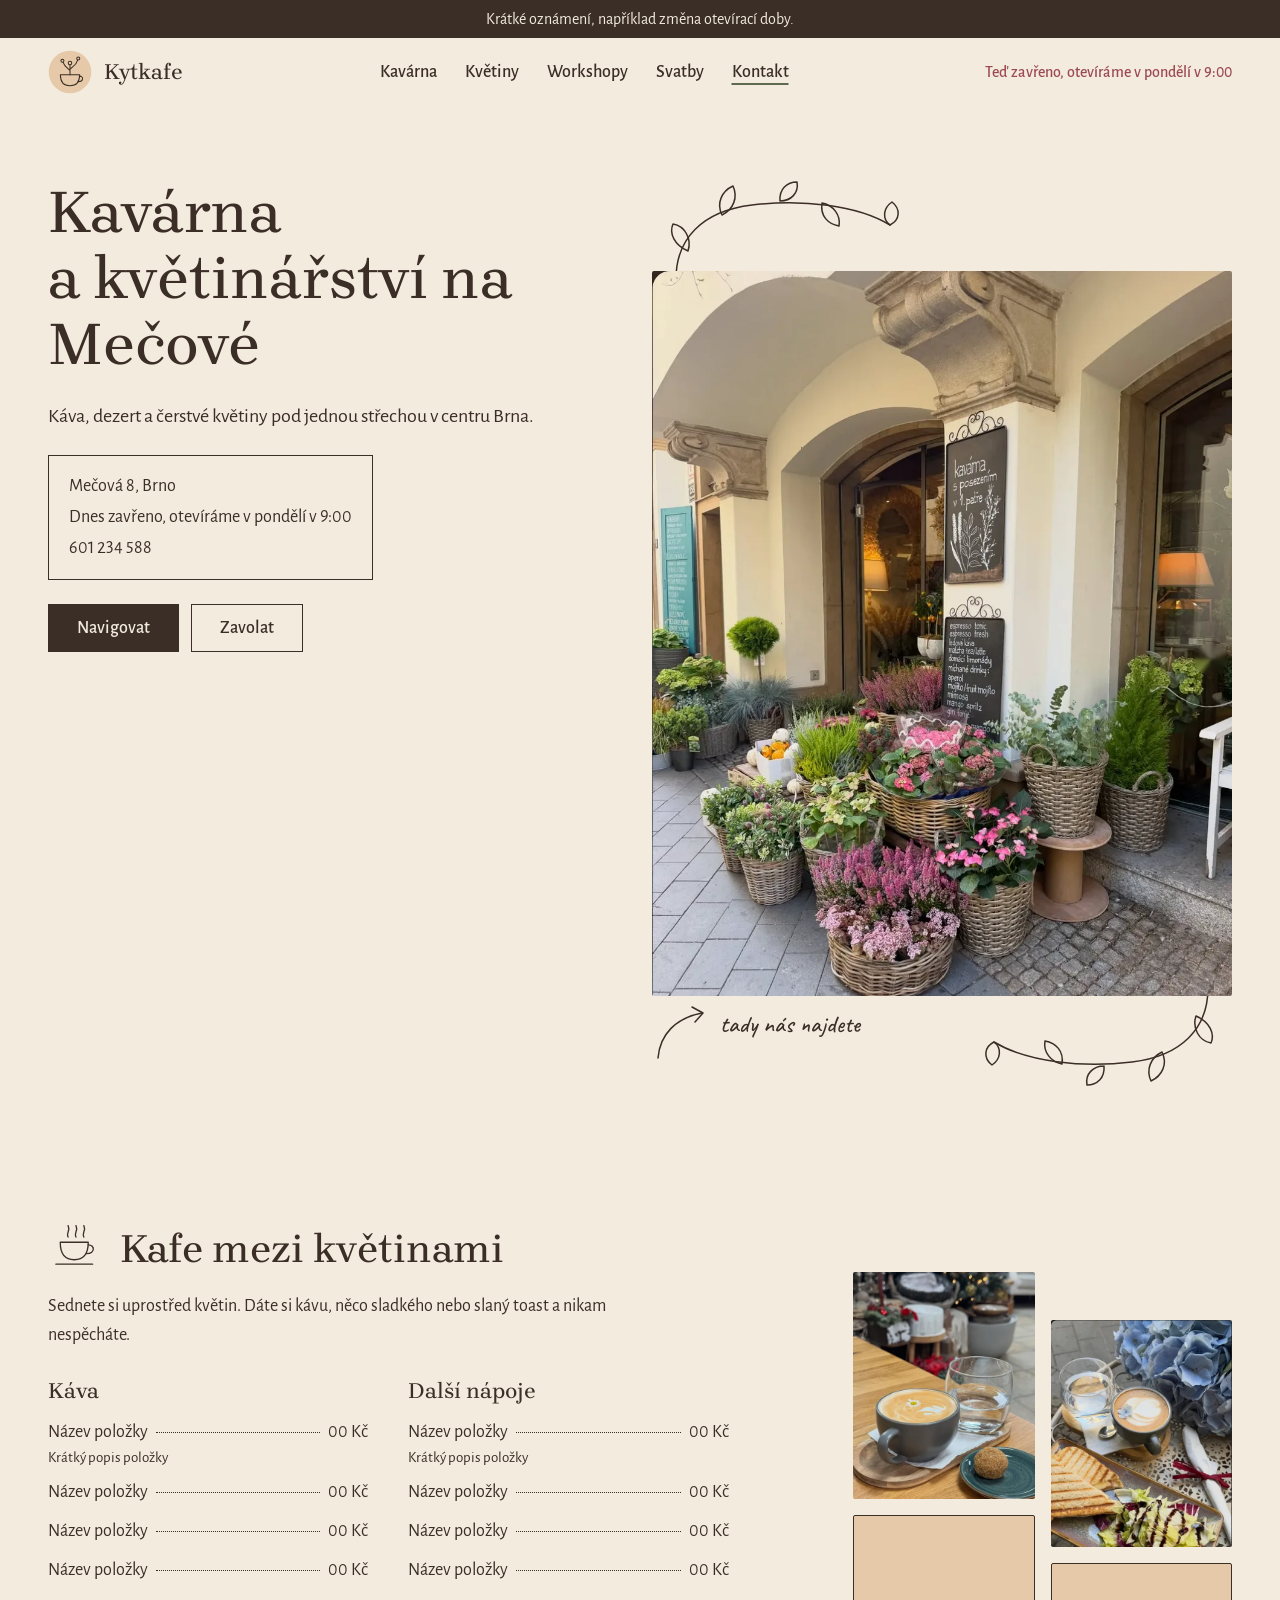
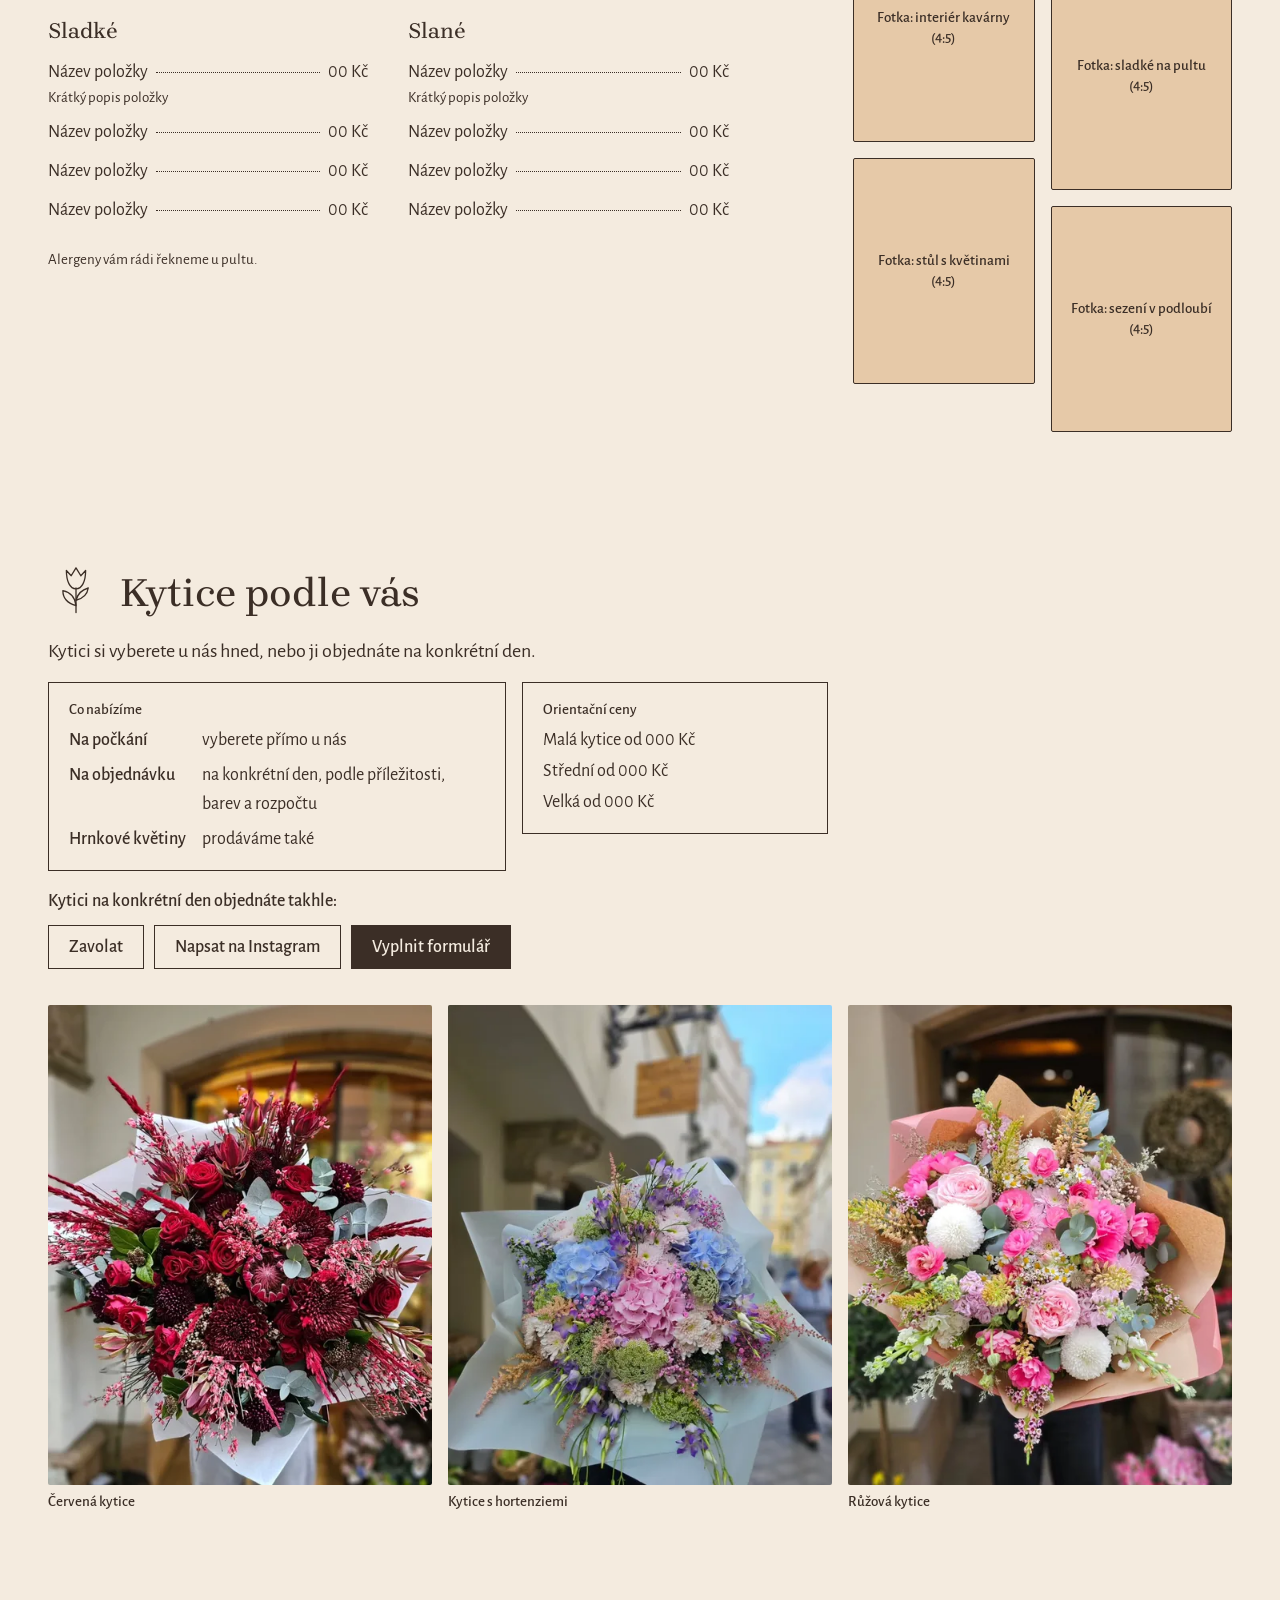
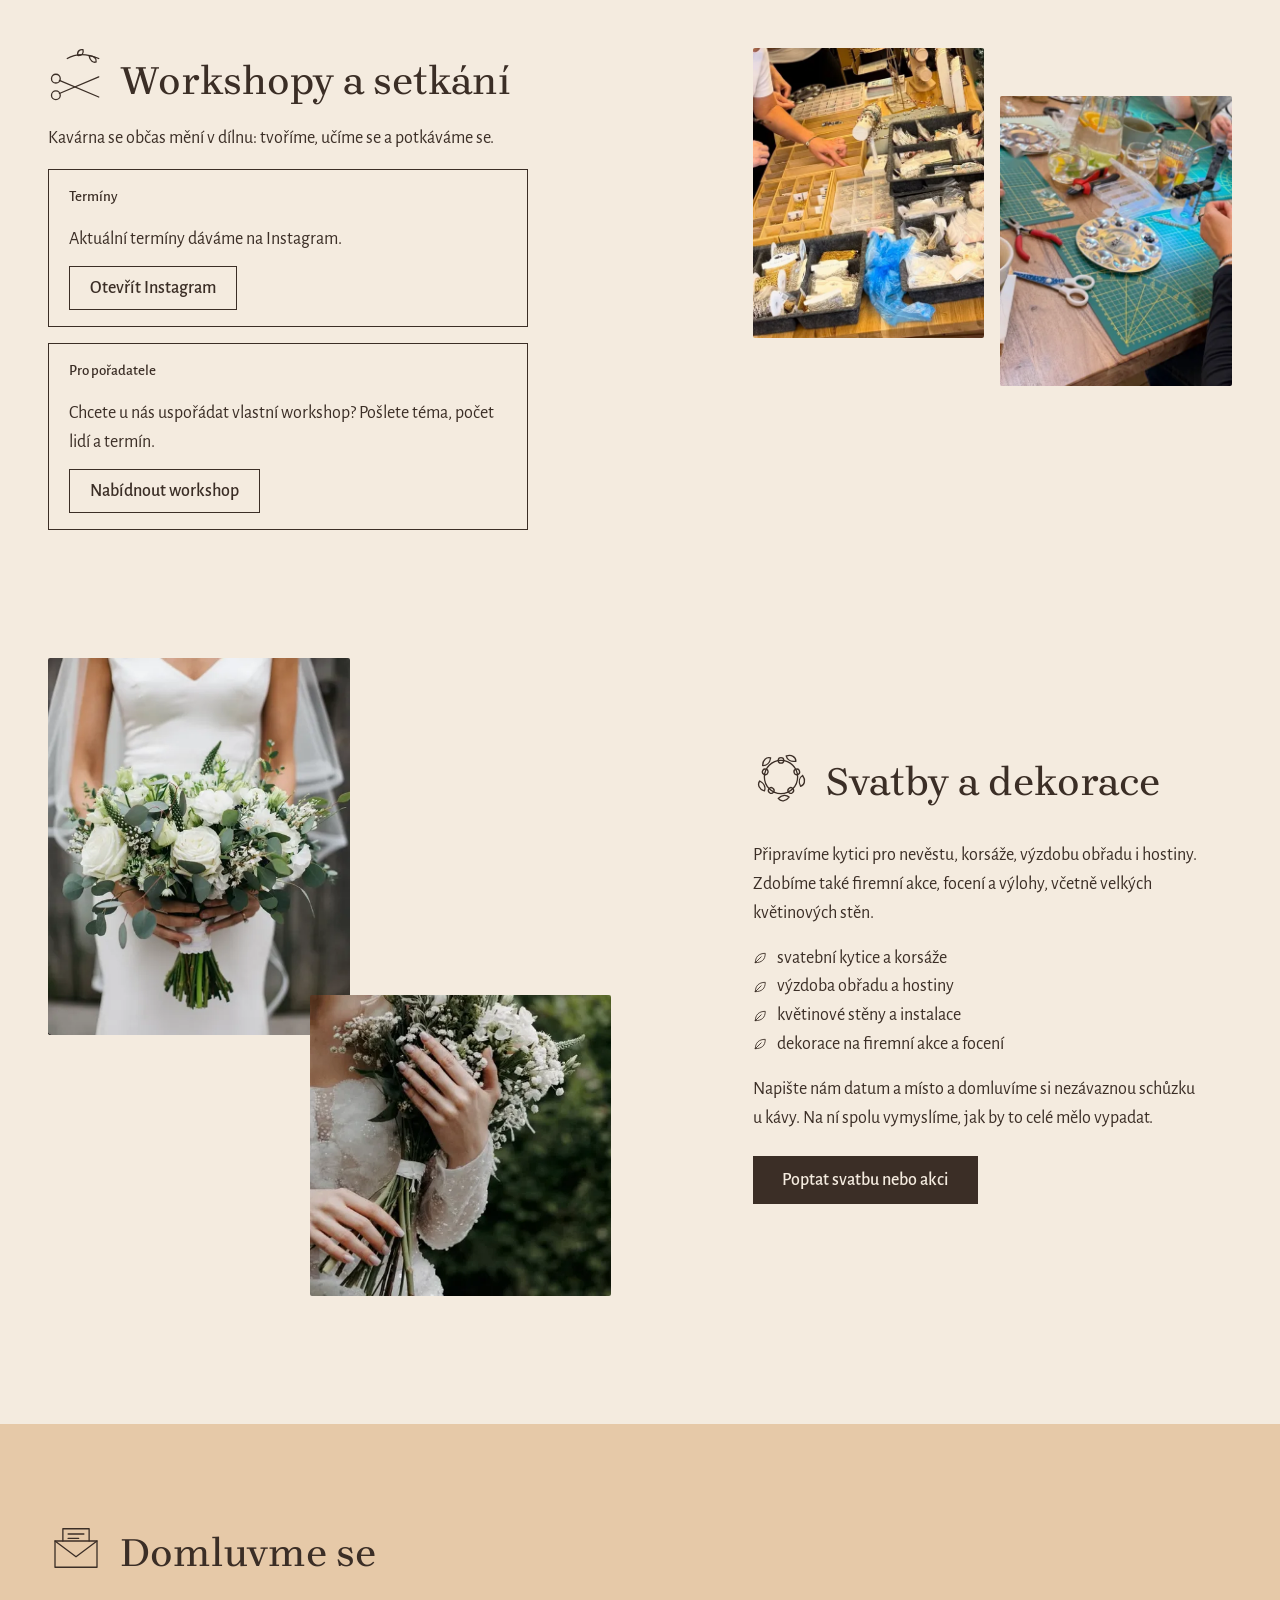
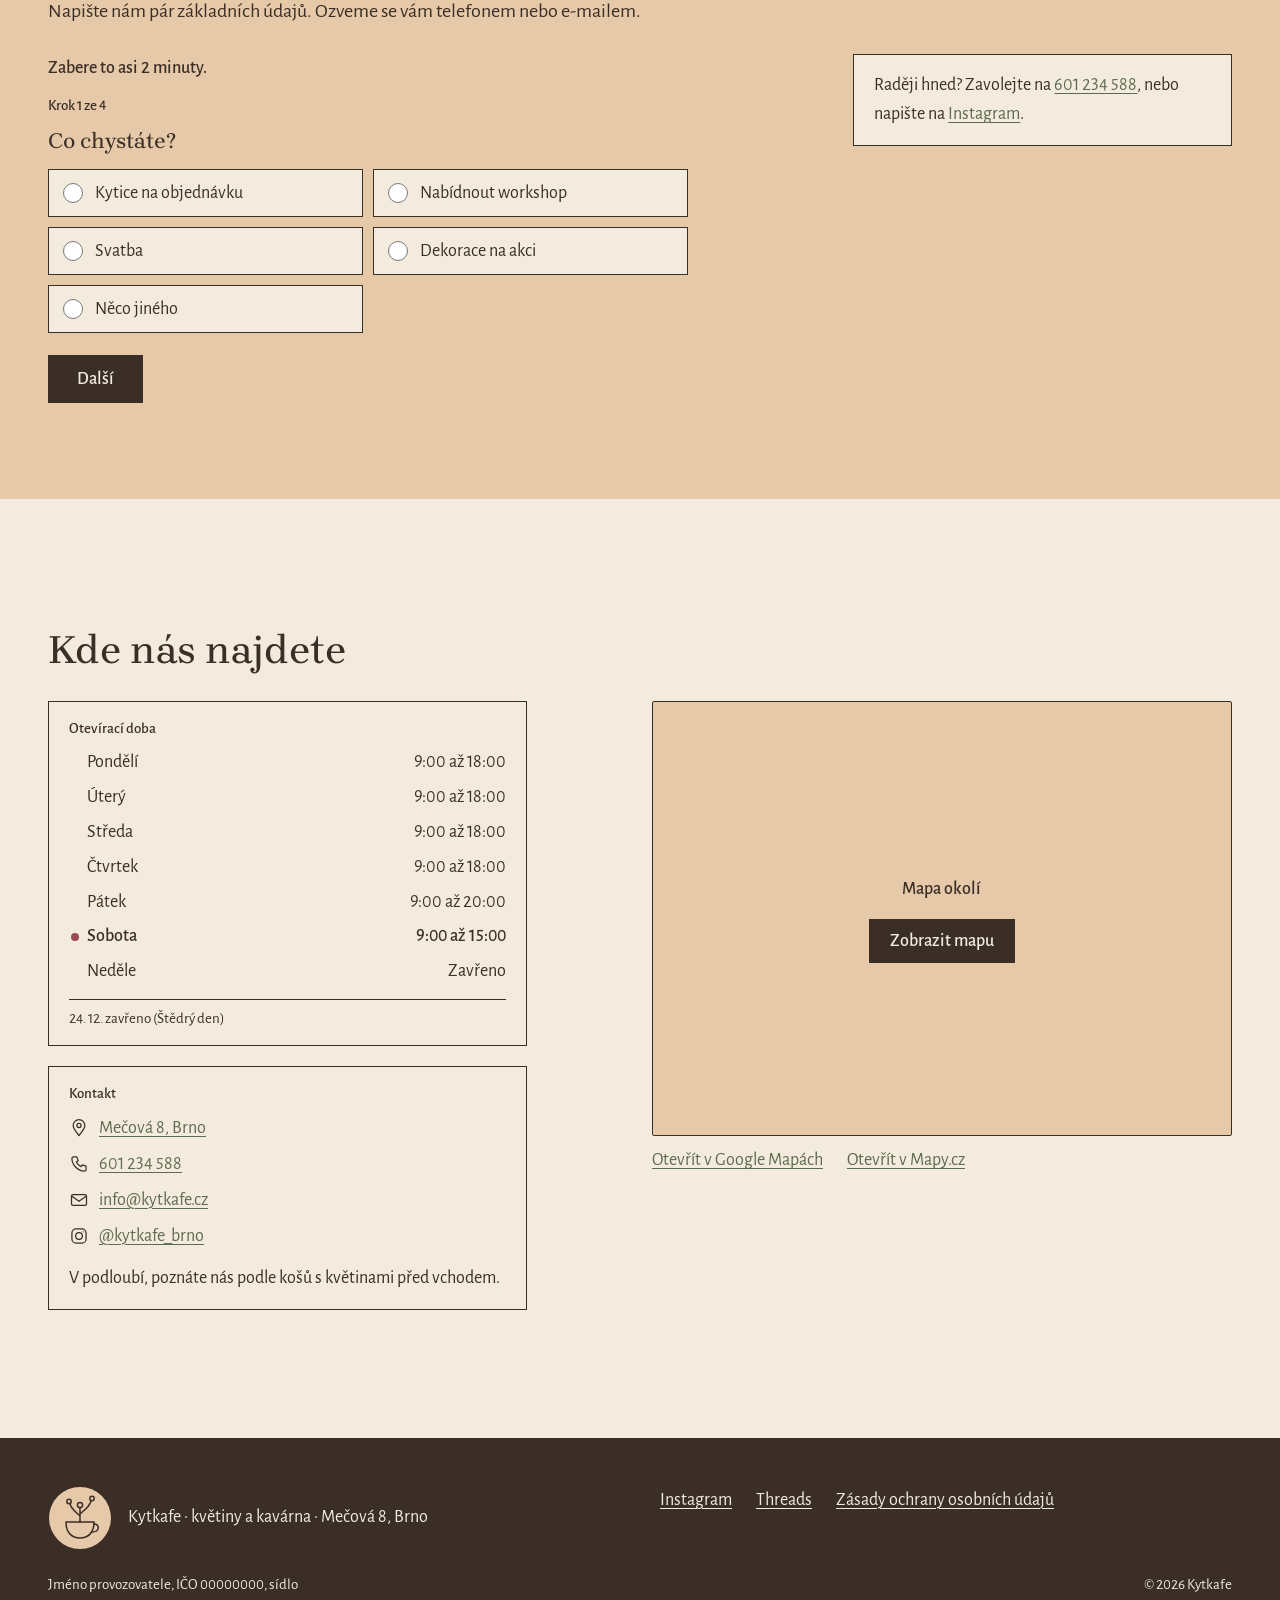
==== index.html @ 07ae26f1 "Ukázka webu Kytkafe Co-Authored-By: Claude Fable 5.2 <noreply@anthropic.com> Claude-Session: https:/" ====
<!doctype html>
<html lang="cs">
<head>
<meta charset="utf-8">
<meta name="viewport" content="width=device-width, initial-scale=1">
<title>Kytkafe Brno, kavárna a&nbsp;květinářství na Mečové</title>
<meta name="description" content="Kavárna a květinářství v centru Brna. Káva, dezerty, kytice na počkání i na objednávku, workshopy a svatební floristika. Mečová 8.">
<!-- Demo ukázka: nesmí se indexovat. Odstranit až u ostrého webu. -->
<meta name="robots" content="noindex, nofollow">
<meta name="theme-color" content="#F4EBDF">
<link rel="icon" href="assets/svg/favicon.svg" type="image/svg+xml">
<link rel="preload" href="assets/fonts/brygada-1918-latin-500-normal.woff2" as="font" type="font/woff2" crossorigin>
<link rel="preload" href="assets/fonts/alegreya-sans-latin-400-normal.woff2" as="font" type="font/woff2" crossorigin>
<link rel="stylesheet" href="assets/css/style.css">
<script>document.documentElement.classList.add('js');</script>
<meta property="og:type" content="website">
<meta property="og:locale" content="cs_CZ">
<meta property="og:title" content="Kytkafe Brno, kavárna a květinářství na Mečové">
<meta property="og:description" content="Kavárna a květinářství v centru Brna. Káva, dezerty, kytice na počkání i na objednávku, workshopy a svatební floristika. Mečová 8.">
<meta name="twitter:card" content="summary_large_image">
<script type="application/ld+json">
{
  "@context": "https://schema.org",
  "@type": ["CafeOrCoffeeShop", "Florist"],
  "name": "Kytkafe",
  "description": "Kavárna a květinářství v centru Brna.",
  "telephone": "+420601234588",
  "address": {"@type": "PostalAddress", "streetAddress": "Mečová 8", "addressLocality": "Brno", "addressCountry": "CZ"},
  "sameAs": ["https://www.instagram.com/kytkafe_brno/", "https://www.threads.net/@kytkafe_brno"],
  "openingHoursSpecification": [
    {"@type": "OpeningHoursSpecification", "dayOfWeek": ["Monday", "Tuesday", "Wednesday", "Thursday"], "opens": "09:00", "closes": "18:00"},
    {"@type": "OpeningHoursSpecification", "dayOfWeek": "Friday", "opens": "09:00", "closes": "20:00"},
    {"@type": "OpeningHoursSpecification", "dayOfWeek": "Saturday", "opens": "09:00", "closes": "15:00"}
  ]
}
</script>
</head>
<body>
<a class="skip" href="#obsah">Přeskočit na obsah</a>

<div class="oznameni"><p>Krátké oznámení, například změna otevírací doby.</p></div>

<header class="hlavicka">
  <div class="obal hlavicka-vnitrek">
    <a class="logo-odkaz" href="#" aria-label="Kytkafe, zpět nahoru"><svg class="kresba" width="44" height="44" aria-hidden="true" focusable="false"><use href="assets/svg/kresby.svg#logo"/></svg><span>Kytkafe</span></a>
    <button class="menu-tlacitko" type="button" aria-expanded="false" aria-controls="nav">Menu</button>
    <p class="stav" data-stav-otevreni></p>
    <nav class="nav" id="nav" aria-label="Hlavní navigace">
      <ul class="nav-odkazy">
        <li><a href="#kavarna">Kavárna</a></li>
        <li><a href="#kvetiny">Květiny</a></li>
        <li><a href="#workshopy">Workshopy</a></li>
        <li><a href="#svatby">Svatby</a></li>
        <li><a href="#kontakt">Kontakt</a></li>
      </ul>
      <div class="nav-rychle">
        <a class="btn btn-vedlejsi" href="tel:+420601234588">Zavolat</a>
        <a class="btn btn-hlavni" href="https://www.google.com/maps/dir/?api=1&amp;destination=Me%C4%8Dov%C3%A1%208%2C%20Brno">Navigovat</a>
      </div>
    </nav>
  </div>
</header>

<main id="obsah">

  <!-- ===== 7.2 Úvod ===== -->
  <section class="uvod" aria-labelledby="nadpis-uvod">
    <div class="obal uvod-mrizka">
      <div class="uvod-text">
        <h1 id="nadpis-uvod">Kavárna a&nbsp;květinářství na Mečové</h1>
        <p class="perex">Káva, dezert a&nbsp;čerstvé květiny pod jednou střechou v&nbsp;centru Brna.</p>
        <div class="stitek">
          <ul class="stitek-radky">
            <li>Mečová 8, Brno</li>
            <li data-dnes>Dnes 9:00 až 18:00</li>
            <li>601&nbsp;234&nbsp;588</li>
          </ul>
        </div>
        <div class="tlacitka">
          <a class="btn btn-hlavni" href="https://www.google.com/maps/dir/?api=1&amp;destination=Me%C4%8Dov%C3%A1%208%2C%20Brno">Navigovat</a>
          <a class="btn btn-vedlejsi" href="tel:+420601234588">Zavolat</a>
        </div>
      </div>
      <div class="uvod-foto">
        <svg class="kresba stonek stonek-horni" aria-hidden="true" focusable="false" width="260" height="100"><use href="assets/svg/kresby.svg#stonek"/></svg>
        <figure class="foto">
          <img src="assets/img/uvod-vyloha-960.webp" srcset="assets/img/uvod-vyloha-480.webp 480w, assets/img/uvod-vyloha-960.webp 960w" sizes="(min-width: 720px) 48vw, 100vw" width="960" height="1200" alt="Výloha Kytkafe v podloubí na Mečové: proutěné koše s květinami před vchodem a křídové tabule" fetchpriority="high">
        </figure>
        <div class="uvod-poznamka">
          <svg class="kresba sipka" width="60" height="60" aria-hidden="true" focusable="false"><use href="assets/svg/kresby.svg#sipka"/></svg>
          <p class="poznamka">tady nás najdete</p>
        </div>
        <svg class="kresba stonek stonek-dolni" aria-hidden="true" focusable="false" width="260" height="100"><use href="assets/svg/kresby.svg#stonek-dole"/></svg>
      </div>
    </div>
  </section>

  <!-- ===== 7.3 Kavárna ===== -->
  <section id="kavarna" aria-labelledby="nadpis-kavarna">
    <div class="obal kavarna-mrizka">
      <div class="kavarna-intro">
        <div class="sekce-hlava"><svg class="kresba" width="56" height="56" aria-hidden="true" focusable="false"><use href="assets/svg/kresby.svg#salek"/></svg><h2 id="nadpis-kavarna">Kafe mezi květinami</h2></div>
        <p>Sednete si uprostřed květin. Dáte si kávu, něco sladkého nebo slaný toast a&nbsp;nikam nespěcháte.</p>
      </div>
      <!-- Fotky: na desktopu dva sloupce (pravý posunutý dolů), na užších šířkách vodorovný pás nad menu se stejně malými fotkami -->
      <div class="kavarna-fotky" tabindex="0" role="group" aria-label="Fotky z kavárny, posouvejte vodorovně">
        <figure class="foto ">
          <img src="assets/img/kavarna-1-960.webp" srcset="assets/img/kavarna-1-480.webp 480w, assets/img/kavarna-1-960.webp 960w" sizes="(min-width: 1080px) 20vw, 45vw" width="960" height="1200" alt="Latte s kopretinou v pěně, sklenice vody a zákusek na dřevěném tácku" loading="lazy">
        </figure>
        <figure class="foto ">
          <img src="assets/img/kavarna-2-960.webp" srcset="assets/img/kavarna-2-480.webp 480w, assets/img/kavarna-2-960.webp 960w" sizes="(min-width: 1080px) 20vw, 45vw" width="960" height="1200" alt="Cappuccino s lístkem hortenzie, opečený toast se salátem a modré hortenzie na stole" loading="lazy">
        </figure>
        <figure class="foto ">
          <div class="foto-zastupny pomer-4-5" role="img" aria-label="Zástupný blok: interiér kavárny">Fotka: interiér kavárny (4:5)</div>
        </figure>
        <figure class="foto ">
          <div class="foto-zastupny pomer-4-5" role="img" aria-label="Zástupný blok: sladké na pultu">Fotka: sladké na pultu (4:5)</div>
        </figure>
        <figure class="foto ">
          <div class="foto-zastupny pomer-4-5" role="img" aria-label="Zástupný blok: stůl s květinami">Fotka: stůl s&nbsp;květinami (4:5)</div>
        </figure>
        <figure class="foto ">
          <div class="foto-zastupny pomer-4-5" role="img" aria-label="Zástupný blok: sezení v podloubí">Fotka: sezení v&nbsp;podloubí (4:5)</div>
        </figure>
      </div>
      <div class="kavarna-menu">
        <div class="menu-kategorie">
        <div>
          <h3>Káva</h3>
          <ul>
            <li class="menu-polozka">
              <div class="menu-radek"><span>Název položky</span><span class="tecky" aria-hidden="true"></span><span>00&nbsp;Kč</span></div>
              <p class="menu-popis">Krátký popis položky</p>
            </li>
            <li class="menu-polozka">
              <div class="menu-radek"><span>Název položky</span><span class="tecky" aria-hidden="true"></span><span>00&nbsp;Kč</span></div>
            </li>
            <li class="menu-polozka">
              <div class="menu-radek"><span>Název položky</span><span class="tecky" aria-hidden="true"></span><span>00&nbsp;Kč</span></div>
            </li>
            <li class="menu-polozka">
              <div class="menu-radek"><span>Název položky</span><span class="tecky" aria-hidden="true"></span><span>00&nbsp;Kč</span></div>
            </li>
          </ul>
        </div>
        <div>
          <h3>Další nápoje</h3>
          <ul>
            <li class="menu-polozka">
              <div class="menu-radek"><span>Název položky</span><span class="tecky" aria-hidden="true"></span><span>00&nbsp;Kč</span></div>
              <p class="menu-popis">Krátký popis položky</p>
            </li>
            <li class="menu-polozka">
              <div class="menu-radek"><span>Název položky</span><span class="tecky" aria-hidden="true"></span><span>00&nbsp;Kč</span></div>
            </li>
            <li class="menu-polozka">
              <div class="menu-radek"><span>Název položky</span><span class="tecky" aria-hidden="true"></span><span>00&nbsp;Kč</span></div>
            </li>
            <li class="menu-polozka">
              <div class="menu-radek"><span>Název položky</span><span class="tecky" aria-hidden="true"></span><span>00&nbsp;Kč</span></div>
            </li>
          </ul>
        </div>
        <div>
          <h3>Sladké</h3>
          <ul>
            <li class="menu-polozka">
              <div class="menu-radek"><span>Název položky</span><span class="tecky" aria-hidden="true"></span><span>00&nbsp;Kč</span></div>
              <p class="menu-popis">Krátký popis položky</p>
            </li>
            <li class="menu-polozka">
              <div class="menu-radek"><span>Název položky</span><span class="tecky" aria-hidden="true"></span><span>00&nbsp;Kč</span></div>
            </li>
            <li class="menu-polozka">
              <div class="menu-radek"><span>Název položky</span><span class="tecky" aria-hidden="true"></span><span>00&nbsp;Kč</span></div>
            </li>
            <li class="menu-polozka">
              <div class="menu-radek"><span>Název položky</span><span class="tecky" aria-hidden="true"></span><span>00&nbsp;Kč</span></div>
            </li>
          </ul>
        </div>
        <div>
          <h3>Slané</h3>
          <ul>
            <li class="menu-polozka">
              <div class="menu-radek"><span>Název položky</span><span class="tecky" aria-hidden="true"></span><span>00&nbsp;Kč</span></div>
              <p class="menu-popis">Krátký popis položky</p>
            </li>
            <li class="menu-polozka">
              <div class="menu-radek"><span>Název položky</span><span class="tecky" aria-hidden="true"></span><span>00&nbsp;Kč</span></div>
            </li>
            <li class="menu-polozka">
              <div class="menu-radek"><span>Název položky</span><span class="tecky" aria-hidden="true"></span><span>00&nbsp;Kč</span></div>
            </li>
            <li class="menu-polozka">
              <div class="menu-radek"><span>Název položky</span><span class="tecky" aria-hidden="true"></span><span>00&nbsp;Kč</span></div>
            </li>
          </ul>
        </div>
        </div>
        <p class="menu-poznamka mala">Alergeny vám rádi řekneme u&nbsp;pultu.</p>
      </div>
    </div>
  </section>

  <!-- ===== 7.4 Květiny ===== -->
  <section id="kvetiny" aria-labelledby="nadpis-kvetiny">
    <div class="obal sekce-text">
      <div class="sekce-hlava"><svg class="kresba" width="56" height="56" aria-hidden="true" focusable="false"><use href="assets/svg/kresby.svg#tulipan"/></svg><h2 id="nadpis-kvetiny">Kytice podle vás</h2></div>
      <p class="perex">Kytici si vyberete u&nbsp;nás hned, nebo ji objednáte na konkrétní den.</p>
      <div class="kv-info">
        <div class="stitek">
          <p class="stitek-popisek">Co nabízíme</p>
          <dl class="stitek-tabulka">
            <dt>Na počkání</dt><dd>vyberete přímo u&nbsp;nás</dd>
            <dt>Na objednávku</dt><dd>na konkrétní den, podle příležitosti, barev a&nbsp;rozpočtu</dd>
            <dt>Hrnkové květiny</dt><dd>prodáváme také</dd>
          </dl>
        </div>
        <div class="stitek ceny">
          <p class="stitek-popisek">Orientační ceny</p>
          <ul class="stitek-radky">
            <li>Malá kytice od 000&nbsp;Kč</li>
            <li>Střední od 000&nbsp;Kč</li>
            <li>Velká od 000&nbsp;Kč</li>
          </ul>
        </div>
      </div>
      <div class="objednat">
        <p class="objednat-nadpis">Kytici na konkrétní den objednáte takhle:</p>
        <div class="tlacitka-rada">
          <a class="btn btn-vedlejsi btn-male" href="tel:+420601234588">Zavolat</a>
          <a class="btn btn-vedlejsi btn-male" href="https://ig.me/m/kytkafe_brno">Napsat na Instagram</a>
          <a class="btn btn-hlavni btn-male" href="?typ=kytice#napiste">Vyplnit formulář</a>
        </div>
      </div>
    </div>
    <div class="obal">
      <div class="pas" tabindex="0" role="group" aria-label="Fotky kytic, posouvejte vodorovně">
        <figure class="foto ">
          <img src="assets/img/kvetiny-1-960.webp" srcset="assets/img/kvetiny-1-480.webp 480w, assets/img/kvetiny-1-960.webp 960w" sizes="(min-width: 720px) 32vw, 72vw" width="960" height="1200" alt="Velká kytice v červených odstínech s růžemi, proteou a eukalyptem" loading="lazy">
          <figcaption>Červená kytice</figcaption>
        </figure>
        <figure class="foto ">
          <img src="assets/img/kvetiny-2-960.webp" srcset="assets/img/kvetiny-2-480.webp 480w, assets/img/kvetiny-2-960.webp 960w" sizes="(min-width: 720px) 32vw, 72vw" width="960" height="1200" alt="Kytice s modrými a růžovými hortenziemi v mátově zeleném balicím papíru" loading="lazy">
          <figcaption>Kytice s&nbsp;hortenziemi</figcaption>
        </figure>
        <figure class="foto ">
          <img src="assets/img/kvetiny-3-960.webp" srcset="assets/img/kvetiny-3-480.webp 480w, assets/img/kvetiny-3-960.webp 960w" sizes="(min-width: 720px) 32vw, 72vw" width="960" height="1200" alt="Růžová kytice s růžemi a bílými chryzantémami v kraftovém papíru" loading="lazy">
          <figcaption>Růžová kytice</figcaption>
        </figure>
      </div>
    </div>
  </section>

  <!-- ===== 7.5 Workshopy a setkání (jen informační, bez termínů a přihlašování) ===== -->
  <section id="workshopy" aria-labelledby="nadpis-workshopy">
    <div class="obal workshopy-mrizka">
      <div class="workshopy-text sekce-text">
        <div class="sekce-hlava"><svg class="kresba" width="56" height="56" aria-hidden="true" focusable="false"><use href="assets/svg/kresby.svg#nuzky"/></svg><h2 id="nadpis-workshopy">Workshopy a&nbsp;setkání</h2></div>
        <p>Kavárna se občas mění v&nbsp;dílnu: tvoříme, učíme se a&nbsp;potkáváme se.</p>
        <div class="stitek stitek-akce">
          <p class="stitek-popisek">Termíny</p>
          <p>Aktuální termíny dáváme na Instagram.</p>
          <a class="btn btn-vedlejsi btn-male" href="https://www.instagram.com/kytkafe_brno/">Otevřít Instagram</a>
        </div>
        <div class="stitek stitek-akce">
          <p class="stitek-popisek">Pro pořadatele</p>
          <p>Chcete u&nbsp;nás uspořádat vlastní workshop? Pošlete téma, počet lidí a&nbsp;termín.</p>
          <a class="btn btn-vedlejsi btn-male" href="?typ=workshop#napiste">Nabídnout workshop</a>
        </div>
      </div>
      <div class="workshopy-fotky">
        <figure class="foto ">
          <img src="assets/img/workshopy-1-960.webp" srcset="assets/img/workshopy-1-480.webp 480w, assets/img/workshopy-1-960.webp 960w" sizes="(min-width: 1080px) 20vw, 45vw" width="960" height="1200" alt="Stůl s krabičkami a materiálem na tvoření při workshopu" loading="lazy">
        </figure>
        <figure class="foto ">
          <img src="assets/img/workshopy-2-960.webp" srcset="assets/img/workshopy-2-480.webp 480w, assets/img/workshopy-2-960.webp 960w" sizes="(min-width: 1080px) 20vw, 45vw" width="960" height="1200" alt="Pracovní stůl při workshopu: řezací podložky, kleště, nůžky a sklenice s limonádou" loading="lazy">
        </figure>
      </div>
    </div>
  </section>

  <!-- ===== 7.6 Svatby a dekorace ===== -->
  <section id="svatby" aria-labelledby="nadpis-svatby">
    <div class="obal svatby-mrizka">
      <div class="svatby-text sekce-text">
        <div class="sekce-hlava"><svg class="kresba" width="56" height="56" aria-hidden="true" focusable="false"><use href="assets/svg/kresby.svg#venecek"/></svg><h2 id="nadpis-svatby">Svatby a&nbsp;dekorace</h2></div>
        <p>Připravíme kytici pro nevěstu, korsáže, výzdobu obřadu i&nbsp;hostiny. Zdobíme také firemní akce, focení a&nbsp;výlohy, včetně velkých květinových stěn.</p>
        <ul class="seznam-listky">
          <li><svg class="kresba" width="14" height="14" aria-hidden="true" focusable="false"><use href="assets/svg/kresby.svg#listek"/></svg>svatební kytice a&nbsp;korsáže</li>
          <li><svg class="kresba" width="14" height="14" aria-hidden="true" focusable="false"><use href="assets/svg/kresby.svg#listek"/></svg>výzdoba obřadu a&nbsp;hostiny</li>
          <li><svg class="kresba" width="14" height="14" aria-hidden="true" focusable="false"><use href="assets/svg/kresby.svg#listek"/></svg>květinové stěny a&nbsp;instalace</li>
          <li><svg class="kresba" width="14" height="14" aria-hidden="true" focusable="false"><use href="assets/svg/kresby.svg#listek"/></svg>dekorace na firemní akce a&nbsp;focení</li>
        </ul>
        <p>Napište nám datum a&nbsp;místo a&nbsp;domluvíme si nezávaznou schůzku u&nbsp;kávy. Na ní spolu vymyslíme, jak by to celé mělo vypadat.</p>
        <a class="btn btn-hlavni" href="?typ=svatba#napiste">Poptat svatbu nebo akci</a>
      </div>
      <div class="svatby-fotky">
        <figure class="foto velka">
          <img src="assets/img/svatby-1-960.webp" srcset="assets/img/svatby-1-480.webp 480w, assets/img/svatby-1-960.webp 960w" sizes="(min-width: 1080px) 30vw, 66vw" width="960" height="1200" alt="Nevěsta drží bílou svatební kytici z růží a eukalyptu" loading="lazy">
        </figure>
        <figure class="foto mala-foto">
          <img src="assets/img/svatby-2-960.webp" srcset="assets/img/svatby-2-480.webp 480w, assets/img/svatby-2-960.webp 960w" sizes="(min-width: 1080px) 20vw, 38vw" width="960" height="960" alt="Detail malé svatební kytice z bílých květů v rukou nevěsty" loading="lazy">
        </figure>
      </div>
    </div>
  </section>

  <!-- ===== 7.7 Domluvme se (formulář) ===== -->
  <section class="napiste" id="napiste" tabindex="-1" aria-labelledby="nadpis-napiste">
    <div class="obal napiste-mrizka">
      <div class="napiste-uvod sekce-text">
        <div class="sekce-hlava"><svg class="kresba" width="56" height="56" aria-hidden="true" focusable="false"><use href="assets/svg/kresby.svg#obalka"/></svg><h2 id="nadpis-napiste">Domluvme se</h2></div>
        <p class="perex">Napište nám pár základních údajů. Ozveme se vám telefonem nebo e-mailem.</p>
      </div>
      <aside class="napiste-vedle stitek">
        <p>Raději hned? Zavolejte na <a href="tel:+420601234588">601&nbsp;234&nbsp;588</a>, nebo napište na <a href="https://ig.me/m/kytkafe_brno">Instagram</a>.</p>
      </aside>

      <p class="cas napiste-cas">Zabere to asi 2 minuty.</p>
      <form class="formular" id="formular" action="#napiste" method="get" novalidate>
        <p class="krok-stav mala" id="krok-stav"></p>

        <!-- Formulář má čtyři kroky. S JavaScriptem je vidět vždy jeden, bez něj všechny pod sebou. -->
        <fieldset class="krok" data-krok="1" tabindex="-1">
          <legend>Co chystáte?</legend>
          <div id="typ-skupina" tabindex="-1" aria-describedby="chyba-typ">
            <div class="volby">
          <label class="volba"><input type="radio" name="typ" value="kytice"> Kytice na objednávku</label>
          <label class="volba"><input type="radio" name="typ" value="workshop"> Nabídnout workshop</label>
          <label class="volba"><input type="radio" name="typ" value="svatba"> Svatba</label>
          <label class="volba"><input type="radio" name="typ" value="dekorace"> Dekorace na akci</label>
          <label class="volba"><input type="radio" name="typ" value="jine"> Něco jiného</label>
            </div>
          </div>
          <p class="chyba" id="chyba-typ"></p>
        </fieldset>

        <fieldset class="krok" data-krok="2" tabindex="-1">
          <legend>Jméno</legend>
          <div>
            <label class="pole-popisek" for="jmeno">Jak se jmenujete?</label>
            <input type="text" id="jmeno" name="jmeno" autocomplete="name" required aria-describedby="chyba-jmeno">
            <p class="chyba" id="chyba-jmeno"></p>
          </div>
        </fieldset>

        <fieldset class="krok" data-krok="3" tabindex="-1">
          <legend>Telefon nebo e-mail</legend>
          <div class="dva">
            <div>
              <label class="pole-popisek" for="telefon">Telefon</label>
              <input type="tel" id="telefon" name="telefon" autocomplete="tel" aria-describedby="chyba-kontakt napoveda-kontakt">
            </div>
            <div>
              <label class="pole-popisek" for="email">E-mail</label>
              <input type="email" id="email" name="email" autocomplete="email" aria-describedby="chyba-kontakt napoveda-kontakt">
            </div>
          </div>
          <p class="chyba" id="chyba-kontakt"></p>
          <p class="napoveda" id="napoveda-kontakt">Stačí jedno, podle toho, jak se vám líp odpovídá.</p>
        </fieldset>

        <fieldset class="krok" data-krok="4" tabindex="-1">
          <legend>Podrobnosti a&nbsp;zpráva</legend>
          <!-- Pole podle typu poptávky. Bez JavaScriptu jsou vidět všechna, s nadpisem typu. -->
          <div class="skupina" data-typ="kytice">
            <p class="skupina-nadpis">Kytice na objednávku</p>
            
        <div>
          <label class="pole-popisek" for="kdy">Na kdy</label>
          <input type="date" id="kdy" name="kdy" aria-describedby="chyba-kdy" data-req>
        <p class="chyba" id="chyba-kdy"></p>
        </div>
            
        <div>
          <label class="pole-popisek" for="prilezitost">Příležitost</label>
          <input type="text" id="prilezitost" name="prilezitost">
        </div>
            
        <div>
          <label class="pole-popisek" for="rozpocet-kytice">Přibližný rozpočet</label>
          <select id="rozpocet-kytice" name="rozpocet_kytice"><option value="">Vyberte</option><option value="do-500">do 500&nbsp;Kč</option><option value="500-1000">500 až 1&nbsp;000&nbsp;Kč</option><option value="1000-2000">1&nbsp;000 až 2&nbsp;000&nbsp;Kč</option><option value="vic">víc</option><option value="nevim">nevím</option></select>
        </div>
          </div>

          <div class="skupina" data-typ="workshop">
            <p class="skupina-nadpis">Nabídnout workshop</p>
            
        <div>
          <label class="pole-popisek" for="tema">Téma workshopu</label>
          <input type="text" id="tema" name="tema">
        </div>
            
        <div>
          <label class="pole-popisek" for="ucastnici">Přibližný počet účastníků</label>
          <input type="number" id="ucastnici" name="ucastnici" min="1" inputmode="numeric">
        </div>
            
        <div>
          <label class="pole-popisek" for="termin">Kdy by se vám hodilo</label>
          <input type="text" id="termin" name="termin">
        </div>
            
        <div>
          <label class="pole-popisek" for="odkaz">Web nebo Instagram pořadatele</label>
          <input type="text" id="odkaz" name="odkaz">
        </div>
          </div>

          <div class="skupina" data-typ="svatba">
            <p class="skupina-nadpis">Svatba</p>
            
        <div>
          <label class="pole-popisek" for="datum-svatby">Datum svatby</label>
          <input type="date" id="datum-svatby" name="datum_svatby">
        </div>
            
        <div>
          <label class="pole-popisek" for="misto-svatby">Místo</label>
          <input type="text" id="misto-svatby" name="misto_svatby">
        </div>
            
        <div>
          <label class="pole-popisek" for="hoste">Přibližný počet hostů</label>
          <input type="number" id="hoste" name="hoste" min="1" inputmode="numeric">
        </div>
            <fieldset>
              <legend>Co potřebujete</legend>
              <div class="volby">
            <label class="volba"><input type="checkbox" name="potreby[]" value="kytice-nevesta"> kytice pro nevěstu</label>
            <label class="volba"><input type="checkbox" name="potreby[]" value="korsaze"> korsáže</label>
            <label class="volba"><input type="checkbox" name="potreby[]" value="vyzdoba-obradu"> výzdoba obřadu</label>
            <label class="volba"><input type="checkbox" name="potreby[]" value="vyzdoba-hostiny"> výzdoba hostiny</label>
            <label class="volba"><input type="checkbox" name="potreby[]" value="jine"> jiné</label>
              </div>
            </fieldset>
            
        <div>
          <label class="pole-popisek" for="rozpocet-svatby">Přibližný rozpočet</label>
          <input type="text" id="rozpocet-svatby" name="rozpocet_svatby">
        </div>
          </div>

          <div class="skupina" data-typ="dekorace">
            <p class="skupina-nadpis">Dekorace na akci</p>
            
        <div>
          <label class="pole-popisek" for="datum-dekorace">Datum</label>
          <input type="date" id="datum-dekorace" name="datum_dekorace">
        </div>
            
        <div>
          <label class="pole-popisek" for="misto-dekorace">Místo</label>
          <input type="text" id="misto-dekorace" name="misto_dekorace">
        </div>
            
        <div>
          <label class="pole-popisek" for="druh-akce">O&nbsp;jakou akci jde</label>
          <input type="text" id="druh-akce" name="druh_akce">
        </div>
          </div>

          <div>
            <label class="pole-popisek" for="zprava">Zpráva (nepovinné)</label>
            <textarea id="zprava" name="zprava" rows="4" placeholder="Barvy, oblíbené květiny, komu je kytice určená…"></textarea>
          </div>
          <p class="mala">Údaje použijeme jen k&nbsp;tomu, abychom se s&nbsp;vámi domluvili. Více v <a href="zasady.html">zásadách ochrany osobních údajů</a>.</p>
        </fieldset>

        <!-- Ochrana proti spamu: skrytý honeypot. Minimální čas vyplnění a limit odeslání řeší až server ve fázi 2. -->
        <div class="pasti" aria-hidden="true"><label>Toto pole nechte prázdné <input type="text" name="web" tabindex="-1" autocomplete="off"></label></div>

        <div class="kroky-tlacitka">
          <button class="btn btn-vedlejsi" type="button" id="krok-zpet" hidden>Zpět</button>
          <button class="btn btn-hlavni" type="submit" id="krok-dalsi">Odeslat</button>
        </div>
        <p class="mala demo-poznamka" id="demo-poznamka">Ukázka webu. Formulář zatím nic neodesílá.</p>
      </form>
    </div>
  </section>

  <!-- ===== 7.8 Kontakt ===== -->
  <section id="kontakt" aria-labelledby="nadpis-kontakt">
    <div class="obal">
      <h2 id="nadpis-kontakt">Kde nás najdete</h2>
      <div class="kontakt-mrizka" style="margin-top:28px">
        <div class="kontakt-stitky">
          <div class="stitek">
            <p class="stitek-popisek">Otevírací doba</p>
            <table class="hodiny">
              <caption class="skryty">Otevírací doba po dnech</caption>
              <tbody>
                <tr data-den="1"><th scope="row">Pondělí</th><td>9:00 až 18:00</td></tr>
                <tr data-den="2"><th scope="row">Úterý</th><td>9:00 až 18:00</td></tr>
                <tr data-den="3"><th scope="row">Středa</th><td>9:00 až 18:00</td></tr>
                <tr data-den="4"><th scope="row">Čtvrtek</th><td>9:00 až 18:00</td></tr>
                <tr data-den="5"><th scope="row">Pátek</th><td>9:00 až 20:00</td></tr>
                <tr data-den="6"><th scope="row">Sobota</th><td>9:00 až 15:00</td></tr>
                <tr data-den="7"><th scope="row">Neděle</th><td>Zavřeno</td></tr>
              </tbody>
            </table>
            <p class="vyjimky mala">24. 12. zavřeno (Štědrý den)</p>
          </div>
          <div class="stitek">
            <p class="stitek-popisek">Kontakt</p>
            <ul class="kontakt-radky">
              <li><svg class="kresba" width="20" height="20" aria-hidden="true" focusable="false"><use href="assets/svg/kresby.svg#ikona-mapa"/></svg><a href="https://www.google.com/maps/search/?api=1&amp;query=Me%C4%8Dov%C3%A1%208%2C%20Brno">Mečová 8, Brno</a></li>
              <li><svg class="kresba" width="20" height="20" aria-hidden="true" focusable="false"><use href="assets/svg/kresby.svg#ikona-telefon"/></svg><a href="tel:+420601234588">601&nbsp;234&nbsp;588</a></li>
              <li><svg class="kresba" width="20" height="20" aria-hidden="true" focusable="false"><use href="assets/svg/kresby.svg#ikona-email"/></svg><a href="mailto:info@kytkafe.cz">info@kytkafe.cz</a></li>
              <li><svg class="kresba" width="20" height="20" aria-hidden="true" focusable="false"><use href="assets/svg/kresby.svg#ikona-instagram"/></svg><a href="https://www.instagram.com/kytkafe_brno/">@kytkafe_brno</a></li>
            </ul>
            <p class="kontakt-jak">V&nbsp;podloubí, poznáte nás podle košů s&nbsp;květinami před vchodem.</p>
          </div>
        </div>
        <div class="mapa">
          <div class="mapa-blok">
            <p>Mapa okolí</p>
            <button class="btn btn-hlavni btn-male" type="button" id="zobraz-mapu">Zobrazit mapu</button>
          </div>
          <p class="mapa-odkazy"><a href="https://www.google.com/maps/search/?api=1&amp;query=Me%C4%8Dov%C3%A1%208%2C%20Brno">Otevřít v&nbsp;Google Mapách</a> <a href="https://mapy.cz/zakladni?q=Me%C4%8Dov%C3%A1%208%2C%20Brno">Otevřít v&nbsp;Mapy.cz</a></p>
        </div>
      </div>
    </div>
  </section>

</main>

<footer class="paticka">
  <div class="obal paticka-vnitrek">
    <div>
      <div class="paticka-logo">
        <svg class="kresba" width="64" height="64" aria-hidden="true" focusable="false"><use href="assets/svg/kresby.svg#logo"/></svg>
        <p>Kytkafe · květiny a&nbsp;kavárna · Mečová 8, Brno</p>
      </div>
    </div>
    <div class="vpravo">
      <ul class="paticka-odkazy">
        <li><a href="https://www.instagram.com/kytkafe_brno/">Instagram</a></li>
        <li><a href="https://www.threads.net/@kytkafe_brno">Threads</a></li>
        <li><a href="zasady.html">Zásady ochrany osobních údajů</a></li>
      </ul>
    </div>
    <p class="mala">Jméno provozovatele, IČO 00000000, sídlo</p>
    <p class="mala vpravo">© 2026 Kytkafe</p>
  </div>
</footer>

<script type="application/json" id="oteviraci-doba">
{
  "tyden": [
    {"intervaly": [["09:00", "18:00"]]},
    {"intervaly": [["09:00", "18:00"]]},
    {"intervaly": [["09:00", "18:00"]]},
    {"intervaly": [["09:00", "18:00"]]},
    {"intervaly": [["09:00", "20:00"]]},
    {"intervaly": [["09:00", "15:00"]]},
    {"intervaly": []}
  ],
  "vyjimky": []
}
</script>
<script src="assets/js/main.js" defer></script>
</body>
</html>
---- assets/css/style.css ----
/* Kytkafe: demo web, fáze 1. Koncept "herbář": papír, inkoustové linky, štítky. */

/* ---------- Fonty (lokálně, jen latin a latin-ext) ---------- */
@font-face { font-family: "Brygada 1918"; font-style: normal; font-weight: 500; font-display: swap;
  src: url("../fonts/brygada-1918-latin-500-normal.woff2") format("woff2");
  unicode-range: U+0000-00FF, U+0131, U+0152-0153, U+02BB-02BC, U+02C6, U+02DA, U+02DC, U+2000-206F, U+2074, U+20AC, U+2122, U+2191, U+2193, U+2212, U+2215, U+FEFF, U+FFFD; }
@font-face { font-family: "Brygada 1918"; font-style: normal; font-weight: 500; font-display: swap;
  src: url("../fonts/brygada-1918-latin-ext-500-normal.woff2") format("woff2");
  unicode-range: U+0100-02BA, U+02BD-02C5, U+02C7-02CC, U+02CE-02D7, U+02DD-02FF, U+0304, U+0308, U+0329, U+1D00-1DBF, U+1E00-1E9F, U+1EF2-1EFF, U+2020, U+20A0-20AB, U+20AD-20C0, U+2113, U+2C60-2C7F, U+A720-A7FF; }
@font-face { font-family: "Brygada 1918"; font-style: italic; font-weight: 500; font-display: swap;
  src: url("../fonts/brygada-1918-latin-500-italic.woff2") format("woff2");
  unicode-range: U+0000-00FF, U+0131, U+0152-0153, U+02BB-02BC, U+02C6, U+02DA, U+02DC, U+2000-206F, U+2074, U+20AC, U+2122, U+2191, U+2193, U+2212, U+2215, U+FEFF, U+FFFD; }
@font-face { font-family: "Brygada 1918"; font-style: italic; font-weight: 500; font-display: swap;
  src: url("../fonts/brygada-1918-latin-ext-500-italic.woff2") format("woff2");
  unicode-range: U+0100-02BA, U+02BD-02C5, U+02C7-02CC, U+02CE-02D7, U+02DD-02FF, U+0304, U+0308, U+0329, U+1D00-1DBF, U+1E00-1E9F, U+1EF2-1EFF, U+2020, U+20A0-20AB, U+20AD-20C0, U+2113, U+2C60-2C7F, U+A720-A7FF; }

@font-face { font-family: "Alegreya Sans"; font-style: normal; font-weight: 400; font-display: swap;
  src: url("../fonts/alegreya-sans-latin-400-normal.woff2") format("woff2");
  unicode-range: U+0000-00FF, U+0131, U+0152-0153, U+02BB-02BC, U+02C6, U+02DA, U+02DC, U+2000-206F, U+2074, U+20AC, U+2122, U+2191, U+2193, U+2212, U+2215, U+FEFF, U+FFFD; }
@font-face { font-family: "Alegreya Sans"; font-style: normal; font-weight: 400; font-display: swap;
  src: url("../fonts/alegreya-sans-latin-ext-400-normal.woff2") format("woff2");
  unicode-range: U+0100-02BA, U+02BD-02C5, U+02C7-02CC, U+02CE-02D7, U+02DD-02FF, U+0304, U+0308, U+0329, U+1D00-1DBF, U+1E00-1E9F, U+1EF2-1EFF, U+2020, U+20A0-20AB, U+20AD-20C0, U+2113, U+2C60-2C7F, U+A720-A7FF; }
@font-face { font-family: "Alegreya Sans"; font-style: italic; font-weight: 400; font-display: swap;
  src: url("../fonts/alegreya-sans-latin-400-italic.woff2") format("woff2");
  unicode-range: U+0000-00FF, U+0131, U+0152-0153, U+02BB-02BC, U+02C6, U+02DA, U+02DC, U+2000-206F, U+2074, U+20AC, U+2122, U+2191, U+2193, U+2212, U+2215, U+FEFF, U+FFFD; }
@font-face { font-family: "Alegreya Sans"; font-style: italic; font-weight: 400; font-display: swap;
  src: url("../fonts/alegreya-sans-latin-ext-400-italic.woff2") format("woff2");
  unicode-range: U+0100-02BA, U+02BD-02C5, U+02C7-02CC, U+02CE-02D7, U+02DD-02FF, U+0304, U+0308, U+0329, U+1D00-1DBF, U+1E00-1E9F, U+1EF2-1EFF, U+2020, U+20A0-20AB, U+20AD-20C0, U+2113, U+2C60-2C7F, U+A720-A7FF; }
@font-face { font-family: "Alegreya Sans"; font-style: normal; font-weight: 500; font-display: swap;
  src: url("../fonts/alegreya-sans-latin-500-normal.woff2") format("woff2");
  unicode-range: U+0000-00FF, U+0131, U+0152-0153, U+02BB-02BC, U+02C6, U+02DA, U+02DC, U+2000-206F, U+2074, U+20AC, U+2122, U+2191, U+2193, U+2212, U+2215, U+FEFF, U+FFFD; }
@font-face { font-family: "Alegreya Sans"; font-style: normal; font-weight: 500; font-display: swap;
  src: url("../fonts/alegreya-sans-latin-ext-500-normal.woff2") format("woff2");
  unicode-range: U+0100-02BA, U+02BD-02C5, U+02C7-02CC, U+02CE-02D7, U+02DD-02FF, U+0304, U+0308, U+0329, U+1D00-1DBF, U+1E00-1E9F, U+1EF2-1EFF, U+2020, U+20A0-20AB, U+20AD-20C0, U+2113, U+2C60-2C7F, U+A720-A7FF; }

@font-face { font-family: "Caveat"; font-style: normal; font-weight: 500; font-display: swap;
  src: url("../fonts/caveat-latin-500-normal.woff2") format("woff2");
  unicode-range: U+0000-00FF, U+0131, U+0152-0153, U+02BB-02BC, U+02C6, U+02DA, U+02DC, U+2000-206F, U+2074, U+20AC, U+2122, U+2191, U+2193, U+2212, U+2215, U+FEFF, U+FFFD; }
@font-face { font-family: "Caveat"; font-style: normal; font-weight: 500; font-display: swap;
  src: url("../fonts/caveat-latin-ext-500-normal.woff2") format("woff2");
  unicode-range: U+0100-02BA, U+02BD-02C5, U+02C7-02CC, U+02CE-02D7, U+02DD-02FF, U+0304, U+0308, U+0329, U+1D00-1DBF, U+1E00-1E9F, U+1EF2-1EFF, U+2020, U+20A0-20AB, U+20AD-20C0, U+2113, U+2C60-2C7F, U+A720-A7FF; }

/* ---------- Základ ---------- */
:root {
  --paper: #F4EBDF;
  --sand: #E6C9A8;
  --ink: #3B2E26;
  --sage: #5E6B4E;
  --hip: #9C4A52;

  --font-head: "Brygada 1918", Georgia, serif;
  --font-text: "Alegreya Sans", system-ui, sans-serif;
  --font-hand: "Caveat", cursive;

  --pad: clamp(16px, 4vw, 48px);
  --gap-sekce: clamp(72px, 10vw, 128px);
  --hlavicka: 72px; /* orientační výška přichycené hlavičky pro scroll-margin-top */
}

*, *::before, *::after { box-sizing: border-box; }

html { scroll-behavior: smooth; -webkit-text-size-adjust: 100%; }
@media (prefers-reduced-motion: reduce) { html { scroll-behavior: auto; } }

body {
  margin: 0;
  background: var(--paper);
  color: var(--ink);
  font-family: var(--font-text);
  font-size: 1.125rem;
  line-height: 1.6;
  font-variant-numeric: lining-nums; /* Alegreya má jinak číslice na výšku textu, 00 by vypadalo jako oo */
}

img, svg { display: block; max-width: 100%; }
h1, h2, h3, p, ul, ol, figure, dl, dd { margin: 0; }
ul, ol { padding: 0; list-style: none; }

h1, h2, h3 { font-family: var(--font-head); font-weight: 500; color: var(--ink); }
h1 { font-size: clamp(2.25rem, 1.6rem + 3vw, 3.75rem); line-height: 1.1; }
h2 { font-size: clamp(1.75rem, 1.4rem + 1.6vw, 2.5rem); line-height: 1.15; }
h3 { font-size: 1.375rem; line-height: 1.25; }

p { max-width: 62ch; }
.perex { font-size: 1.25rem; line-height: 1.5; }
.mala { font-size: 0.9375rem; line-height: 1.4; }

a { color: var(--sage); text-decoration: underline; text-decoration-thickness: 1px; text-underline-offset: 3px;
    transition: text-decoration-thickness 120ms; }
a:hover { text-decoration-thickness: 2px; }

:focus-visible { outline: 2px solid var(--hip); outline-offset: 3px; }

.kresba { fill: none; stroke: currentColor; flex: none; }
.skryty { position: absolute; width: 1px; height: 1px; overflow: hidden; clip-path: inset(50%); white-space: nowrap; }

.skip { position: absolute; left: 8px; top: -100px; z-index: 100; background: var(--ink); color: var(--paper);
        padding: 10px 16px; }
.skip:focus { top: 8px; }

.obal { max-width: calc(1200px + 2 * var(--pad)); margin-inline: auto; padding-inline: var(--pad); }

/* ---------- Tlačítka ---------- */
.btn {
  display: inline-flex; align-items: center; justify-content: center;
  min-height: 48px; padding: 0 28px;
  border: 1.5px solid var(--ink);
  font: 500 1.125rem/1 var(--font-text);
  text-decoration: none; cursor: pointer;
  transition: background-color 120ms, border-color 120ms;
}
.btn-hlavni { background: var(--ink); color: var(--paper); }
.btn-hlavni:hover { background: var(--sage); border-color: var(--sage); }
.btn-vedlejsi { background: transparent; color: var(--ink); }
.btn-vedlejsi:hover { background: var(--sand); }
.btn-male { min-height: 44px; padding: 0 20px; }
.tlacitka { display: flex; flex-direction: column; gap: 12px; }

/* ---------- Štítek (herbářový rámeček) ---------- */
.stitek { border: 1px solid var(--ink); padding: 16px 20px; }
.stitek-popisek { font-weight: 500; font-size: 0.9375rem; line-height: 1.4; margin-bottom: 6px; }
.stitek p, .stitek li { max-width: none; }
.stitek-radky > * + * { margin-top: 2px; }

/* ---------- Oznámení ---------- */
.oznameni { background: var(--ink); color: var(--paper); text-align: center; padding: 8px var(--pad); font-size: 1rem; line-height: 1.4; }
.oznameni p { max-width: none; }

/* ---------- Hlavička ---------- */
.hlavicka { position: sticky; top: 0; z-index: 50; background: transparent; border-bottom: 1px solid transparent; }
.hlavicka.je-odscrollovano { background: var(--sand); border-bottom-color: var(--ink); }
.hlavicka-vnitrek { display: grid; grid-template-columns: 1fr auto; align-items: center; gap: 4px 16px; padding-block: 10px; }
.logo-odkaz { grid-column: 1; grid-row: 1; display: inline-flex; align-items: center; gap: 12px; color: var(--ink); text-decoration: none; min-height: 44px; }
.logo-odkaz svg { width: 44px; height: 44px; color: var(--ink); }
.logo-odkaz span { font-family: var(--font-head); font-size: 1.375rem; line-height: 1; }

.stav { grid-column: 1 / -1; font-size: 0.9375rem; line-height: 1.4; font-weight: 500; }
.stav[data-stav="otevreno"] { color: var(--sage); }
.stav[data-stav="zavreno"] { color: var(--hip); }
.stav:empty { display: none; }

.menu-tlacitko { display: none; min-height: 44px; padding: 0 18px; background: transparent; color: var(--ink);
  border: 1.5px solid var(--ink); font: 500 1rem/1 var(--font-text); cursor: pointer; transition: background-color 120ms; }
.menu-tlacitko:hover { background: var(--sand); }
.hlavicka.je-odscrollovano .menu-tlacitko:hover { background: var(--paper); }
.js .menu-tlacitko { display: inline-flex; align-items: center; justify-content: center; }

.nav { grid-column: 1 / -1; }
.nav ul { display: flex; flex-direction: column; }
.nav-odkazy a { display: block; padding: 10px 0; font-family: var(--font-head); font-size: 1.5rem; line-height: 1.3;
  color: var(--ink); text-decoration: none; }
.nav-odkazy a[aria-current="true"] { text-decoration: underline; text-decoration-color: var(--sage); text-decoration-thickness: 2px; text-underline-offset: 6px; }
.nav-rychle { display: flex; gap: 12px; padding: 8px 0 14px; }
.nav-rychle .btn { flex: 1; }
.js .nav:not(.je-otevrena) { display: none; }
.nav.je-otevrena { padding-top: 6px; }

@media (min-width: 720px) {
  .hlavicka-vnitrek { grid-template-columns: auto 1fr; }
  .stav { grid-column: 2; grid-row: 1; justify-self: end; text-align: right; font-size: 1rem; }
  .menu-tlacitko, .js .menu-tlacitko { display: none; }
  .js .nav:not(.je-otevrena), .nav { display: block; grid-column: 1 / -1; padding: 0 0 6px; }
  .nav-odkazy { display: flex; gap: 8px; }
  .nav ul { flex-direction: row; gap: 28px; }
  .nav-odkazy a { font-family: var(--font-text); font-size: 1.125rem; font-weight: 500; padding: 6px 0; min-height: 44px; display: inline-flex; align-items: center; }
  .nav-rychle { display: none; }
}
@media (min-width: 1080px) {
  .hlavicka-vnitrek { grid-template-columns: auto 1fr auto; padding-block: 12px; }
  .stav { grid-column: 3; grid-row: 1; }
  .js .nav:not(.je-otevrena), .nav { grid-column: 2; grid-row: 1; padding: 0; justify-self: center; }
}

/* ---------- Sekce obecně ---------- */
main > section { margin-top: var(--gap-sekce); scroll-margin-top: var(--hlavicka); }
main > section:first-child { margin-top: 0; }
.sekce-hlava { display: flex; align-items: flex-end; gap: 16px; margin-bottom: 20px; }
.sekce-hlava .kresba { width: 56px; height: 56px; }
.sekce-text > * + * { margin-top: 16px; }

/* ---------- Fotky a zástupné bloky ---------- */
.foto { margin: 0; }
.foto img { width: 100%; height: auto; aspect-ratio: 4 / 5; object-fit: cover; border-radius: 2px; }
.foto figcaption { margin-top: 6px; font-size: 0.9375rem; line-height: 1.4; font-weight: 500; }
.foto-zastupny {
  display: flex; align-items: center; justify-content: center; text-align: center;
  background: var(--sand); border: 1px solid var(--ink); border-radius: 2px;
  padding: 12px; font-size: 0.9375rem; line-height: 1.4; font-weight: 500;
  aspect-ratio: 4 / 5;
}
.foto-zastupny.pomer-1-1 { aspect-ratio: 1 / 1; }
.foto.mala-foto img { aspect-ratio: 1 / 1; }

/* ---------- Úvod ---------- */
.uvod { padding-top: clamp(32px, 6vw, 72px); }
.uvod-text { display: flex; flex-direction: column; gap: 24px; }
.uvod-text .stitek { align-self: flex-start; min-width: min(100%, 300px); }
.uvod-foto { position: relative; margin-top: 32px; }
.uvod-foto .stonek { display: none; }
.uvod-foto .foto { position: relative; z-index: 1; }
.poznamka { font-family: var(--font-hand); font-weight: 500; font-size: 1.5rem; line-height: 1.2; color: var(--ink); }
.uvod-poznamka { display: flex; align-items: flex-start; gap: 8px; margin-top: 12px; }
.uvod-poznamka .sipka { width: 60px; height: 60px; margin-top: -6px; }

@media (min-width: 720px) {
  /* Text začíná ve výšce horního stonku, ne až u fotky. Stonky leží v pruhu nad a pod fotkou. */
  .uvod-mrizka { display: grid; grid-template-columns: repeat(12, 1fr); gap: 24px; align-items: start; }
  .uvod-text { grid-column: 1 / 7; }
  .uvod-foto { grid-column: 7 / 13; margin-top: 0; padding-block: 92px; }
  .uvod-foto .stonek { display: block; position: absolute; z-index: 0; width: 260px; height: 100px; }
  .stonek-horni { left: 0; top: 0; }
  .stonek-dolni { right: 0; bottom: 0; }
  .uvod-poznamka { position: absolute; left: 0; bottom: 24px; margin-top: 0; }
  .tlacitka { flex-direction: row; }
}

/* ---------- Kavárna ---------- */
.kavarna-mrizka > * { min-width: 0; }
.menu-kategorie { display: grid; gap: 28px 40px; margin-top: 28px; }
.menu-kategorie h3 { margin-bottom: 8px; }
.menu-polozka { padding-block: 5px; }
.menu-radek { display: flex; align-items: baseline; gap: 8px; }
.menu-radek .tecky { flex: 1; border-bottom: 1px dotted var(--ink); min-width: 16px; transform: translateY(-4px); }
.menu-popis { font-size: 0.9375rem; line-height: 1.4; }
.menu-poznamka { margin-top: 20px; }
.praktika { display: flex; flex-wrap: wrap; gap: 4px 24px; margin-top: 24px; font-weight: 500; }

/* Fotky: na užších šířkách vodorovný pás nad menu, fotky mají pořád stejnou malou velikost.
   Každá druhá je posunutá dolů, takže vznikne klikatá řada. */
.kavarna-fotky { display: flex; gap: 12px; overflow-x: auto; scroll-snap-type: x mandatory; align-items: flex-start;
  margin: 28px calc(-1 * var(--pad)) 0; padding: 0 var(--pad) 52px; scroll-padding-inline: var(--pad); }
.kavarna-fotky .foto { flex: 0 0 185px; scroll-snap-align: start; position: relative; }
.kavarna-fotky .foto:nth-child(even) { top: 40px; }
.kavarna-menu { margin-top: 0; }

@media (min-width: 720px) {
  .menu-kategorie { grid-template-columns: 1fr 1fr; }
}
@media (min-width: 1080px) {
  /* Dva sloupce malých fotek vpravo vedle textu a menu, pravý sloupec posunutý dolů */
  .kavarna-mrizka { display: grid; grid-template-columns: repeat(12, 1fr); grid-template-rows: auto 1fr; gap: 0 24px; }
  .kavarna-intro { grid-column: 1 / 8; grid-row: 1; }
  .kavarna-menu { grid-column: 1 / 8; grid-row: 2; }
  .kavarna-fotky { grid-column: 9 / 13; grid-row: 1 / span 2; display: grid; grid-template-columns: 1fr 1fr; gap: 16px;
    overflow: visible; margin: 0; padding: 56px 0 48px; align-self: start; }
  .kavarna-fotky .foto { flex: none; }
  .kavarna-fotky .foto:nth-child(even) { top: 48px; }
}

/* ---------- Květiny ---------- */
.kv-info { display: grid; gap: 16px; align-items: start; max-width: 780px; }
.stitek-tabulka { display: grid; grid-template-columns: max-content 1fr; gap: 6px 16px; margin: 0; }
.stitek-tabulka dt { font-weight: 500; }
.stitek-tabulka dd { margin: 0; }
.objednat-nadpis { font-weight: 500; margin-bottom: 10px; }
.tlacitka-rada { display: flex; flex-wrap: wrap; gap: 10px; }
@media (min-width: 720px) { .kv-info { grid-template-columns: 1.5fr 1fr; } }
.pas { display: flex; gap: 16px; overflow-x: auto; scroll-snap-type: x mandatory; margin-top: 36px;
  margin-inline: calc(-1 * var(--pad)); padding-inline: var(--pad); scroll-padding-inline: var(--pad); padding-bottom: 8px; }
.pas .foto { flex: 0 0 72%; scroll-snap-align: start; }
@media (min-width: 720px) {
  .pas { display: grid; grid-template-columns: repeat(3, 1fr); overflow: visible; margin-inline: 0; padding-inline: 0; }
  .pas .foto { flex: none; }
}

/* ---------- Workshopy (jen informační) ---------- */
.workshopy-mrizka > * { min-width: 0; }
.stitek-akce { display: flex; flex-direction: column; align-items: flex-start; gap: 12px; max-width: 480px; }
.workshopy-fotky { display: grid; grid-template-columns: 1fr 1fr; gap: 16px; margin-top: 32px; align-items: start; }
@media (min-width: 1080px) {
  .workshopy-mrizka { display: grid; grid-template-columns: repeat(12, 1fr); gap: 24px; }
  .workshopy-text { grid-column: 1 / 7; }
  .workshopy-fotky { grid-column: 8 / 13; margin-top: 0; }
  .workshopy-fotky .foto:nth-child(2) { margin-top: 48px; }
}

/* ---------- Svatby ---------- */
.svatby-mrizka > * { min-width: 0; }
.svatby-fotky { max-width: 520px; margin-top: 36px; }
/* Obě fotky podobně velké (4:5 a 1:1), druhá překrývá roh první o 40 px */
.svatby-fotky .velka { width: 52%; }
.svatby-fotky .mala-foto { width: 52%; margin: -40px 0 0 calc(52% - 40px); position: relative; }
.seznam-listky li { display: flex; align-items: center; gap: 10px; }
.seznam-listky .kresba { width: 14px; height: 14px; }
.seznam-listky { margin-top: 16px; }
.svatby-text .btn { margin-top: 24px; align-self: flex-start; }
.svatby-text { display: flex; flex-direction: column; }
@media (min-width: 1080px) {
  .svatby-mrizka { display: grid; grid-template-columns: repeat(12, 1fr); gap: 24px; align-items: center; }
  .svatby-fotky { grid-column: 1 / 7; grid-row: 1; margin-top: 0; max-width: none; }
  .svatby-text { grid-column: 8 / 13; grid-row: 1; }
}

/* ---------- Formulář ---------- */
.napiste { background: var(--sand); padding-block: clamp(48px, 8vw, 96px); }
.napiste-mrizka > * { min-width: 0; }
.napiste-vedle { margin-top: 24px; background: var(--paper); align-self: start; }
.formular { margin-top: 12px; display: flex; flex-direction: column; gap: 22px; max-width: 640px; }
.formular fieldset { border: 0; margin: 0; padding: 0; min-width: 0; }
.formular legend, .formular label.pole-popisek { font-weight: 500; font-size: 1rem; padding: 0; margin-bottom: 6px; display: block; }
.formular input[type="text"], .formular input[type="email"], .formular input[type="tel"],
.formular input[type="date"], .formular input[type="number"], .formular select, .formular textarea {
  width: 100%; min-height: 48px; padding: 8px 12px; background: var(--paper); color: var(--ink);
  border: 1.5px solid var(--ink); border-radius: 0; font: 400 1.125rem/1.4 var(--font-text);
}
.formular textarea { min-height: 120px; resize: vertical; }
.formular [aria-invalid="true"] { border: 2px solid var(--hip); }
.chyba { margin-top: 6px; font-size: 1rem; line-height: 1.4; }
.chyba:empty { display: none; }
.napoveda { font-size: 0.9375rem; line-height: 1.4; margin-top: 6px; }
.volby { display: grid; gap: 10px; }
.volba { display: flex; align-items: center; gap: 12px; min-height: 48px; padding: 8px 14px; border: 1px solid var(--ink); background: var(--paper); cursor: pointer; }
.volba input { width: 20px; height: 20px; margin: 0; accent-color: var(--ink); flex: none; }
.volba:has(input:checked) { border-width: 2px; padding: 7px 13px; }
.formular .skupina { display: flex; flex-direction: column; gap: 18px; padding-top: 4px; }
.napiste-cas { margin-top: 28px; font-weight: 500; }
.krok { display: flex; flex-direction: column; gap: 18px; }
.formular .krok > legend { font-family: var(--font-head); font-size: 1.375rem; line-height: 1.25; margin-bottom: 14px; }
.krok-stav:empty { display: none; }
.krok-stav { font-weight: 500; margin-bottom: -10px; }
.krok[hidden] { display: none; }
.kroky-tlacitka { display: flex; gap: 12px; flex-wrap: wrap; }
.kroky-tlacitka .btn[hidden] { display: none; }
.formular { scroll-margin-top: calc(var(--hlavicka) + 16px); }
.skupina-nadpis { font-family: var(--font-head); font-size: 1.125rem; }
.js .skupina[hidden] { display: none; }
.dva { display: grid; gap: 22px; }
.pasti { position: absolute; left: -9999px; width: 1px; height: 1px; overflow: hidden; }
.demo-poznamka { margin-top: -8px; }
.potvrzeni { padding: 24px; background: var(--paper); border: 1px solid var(--ink); max-width: 640px; margin-top: 28px; }
.potvrzeni:focus { outline-offset: 3px; }
.formular-chyba-souhrn { color: var(--ink); }

@media (min-width: 720px) {
  .volby { grid-template-columns: 1fr 1fr; }
  .dva { grid-template-columns: 1fr 1fr; }
}
@media (max-width: 719px) { .kroky-tlacitka .btn { flex: 1; } }
@media (min-width: 1080px) {
  .napiste-mrizka { display: grid; grid-template-columns: repeat(12, 1fr); gap: 0 24px; }
  .napiste-uvod, .napiste-cas, .napiste-mrizka > .formular, .napiste-mrizka > .potvrzeni { grid-column: 1 / 8; }
  .napiste-vedle { grid-column: 9 / 13; grid-row: 2 / span 2; margin-top: 28px; }
}

/* ---------- Kontakt ---------- */
.kontakt-mrizka > * { min-width: 0; }
.kontakt-stitky { display: flex; flex-direction: column; gap: 20px; }
.hodiny { width: 100%; border-collapse: collapse; }
.hodiny th, .hodiny td { text-align: left; font-weight: 400; padding: 3px 0; }
.hodiny td { text-align: right; }
.hodiny th { position: relative; padding-left: 18px; }
.hodiny tr.je-dnes th, .hodiny tr.je-dnes td { font-weight: 500; }
.hodiny tr.je-dnes th::before { content: ""; position: absolute; left: 2px; top: 50%; width: 8px; height: 8px; margin-top: -4px; border-radius: 50%; background: var(--sage); }
.hodiny.zavreno tr.je-dnes th::before { background: var(--hip); }
.vyjimky { margin-top: 10px; padding-top: 8px; border-top: 1px solid var(--ink); }
.kontakt-radky li { display: flex; align-items: center; gap: 10px; min-height: 36px; }
.kontakt-radky .kresba { width: 20px; height: 20px; }
.kontakt-jak { margin-top: 10px; }
.mapa { margin-top: 24px; }
.mapa-blok { position: relative; aspect-ratio: 4 / 3; background: var(--sand); border: 1px solid var(--ink); border-radius: 2px;
  display: flex; flex-direction: column; align-items: center; justify-content: center; gap: 16px; text-align: center; padding: 16px; font-weight: 500; }
.mapa-blok iframe { position: absolute; inset: 0; width: 100%; height: 100%; border: 0; }
.mapa-odkazy { display: flex; flex-wrap: wrap; gap: 4px 24px; margin-top: 10px; }
@media (min-width: 1080px) {
  .kontakt-mrizka { display: grid; grid-template-columns: repeat(12, 1fr); gap: 24px; align-items: start; }
  .kontakt-stitky { grid-column: 1 / 6; }
  .mapa { grid-column: 7 / 13; margin-top: 0; }
}

/* ---------- Patička ---------- */
.paticka { margin-top: var(--gap-sekce); background: var(--ink); color: var(--paper); padding-block: 48px; }
.paticka a { color: var(--paper); text-decoration-color: var(--paper); }
.paticka-vnitrek { display: flex; flex-direction: column; gap: 24px; }
.paticka-logo { display: flex; align-items: center; gap: 16px; }
.paticka-logo svg { width: 64px; height: 64px; color: var(--ink); flex: none; }
.paticka-odkazy { display: flex; flex-wrap: wrap; gap: 4px 24px; }
.paticka p { max-width: none; }
.paticka .mala { }
@media (min-width: 720px) {
  .paticka-vnitrek { display: grid; grid-template-columns: 1fr 1fr; gap: 24px 40px; }
  .paticka-vnitrek .vpravo { text-align: right; }
}

/* ---------- Textové stránky (zásady, 404) ---------- */
.text-stranka { padding-top: clamp(32px, 6vw, 72px); }
.text-stranka h1 { margin-bottom: 28px; }
.text-stranka h2 { font-size: 1.5rem; margin-top: 36px; margin-bottom: 8px; }
.text-stranka p + p, .text-stranka p + ul, .text-stranka ul + p { margin-top: 12px; }
.text-stranka ul { padding-left: 1.2em; list-style: disc; max-width: 62ch; }
.stranka-404 { display: flex; flex-direction: column; align-items: flex-start; gap: 20px; padding-top: clamp(48px, 8vw, 96px); }
.stranka-404 .kresba { width: 96px; height: 96px; }
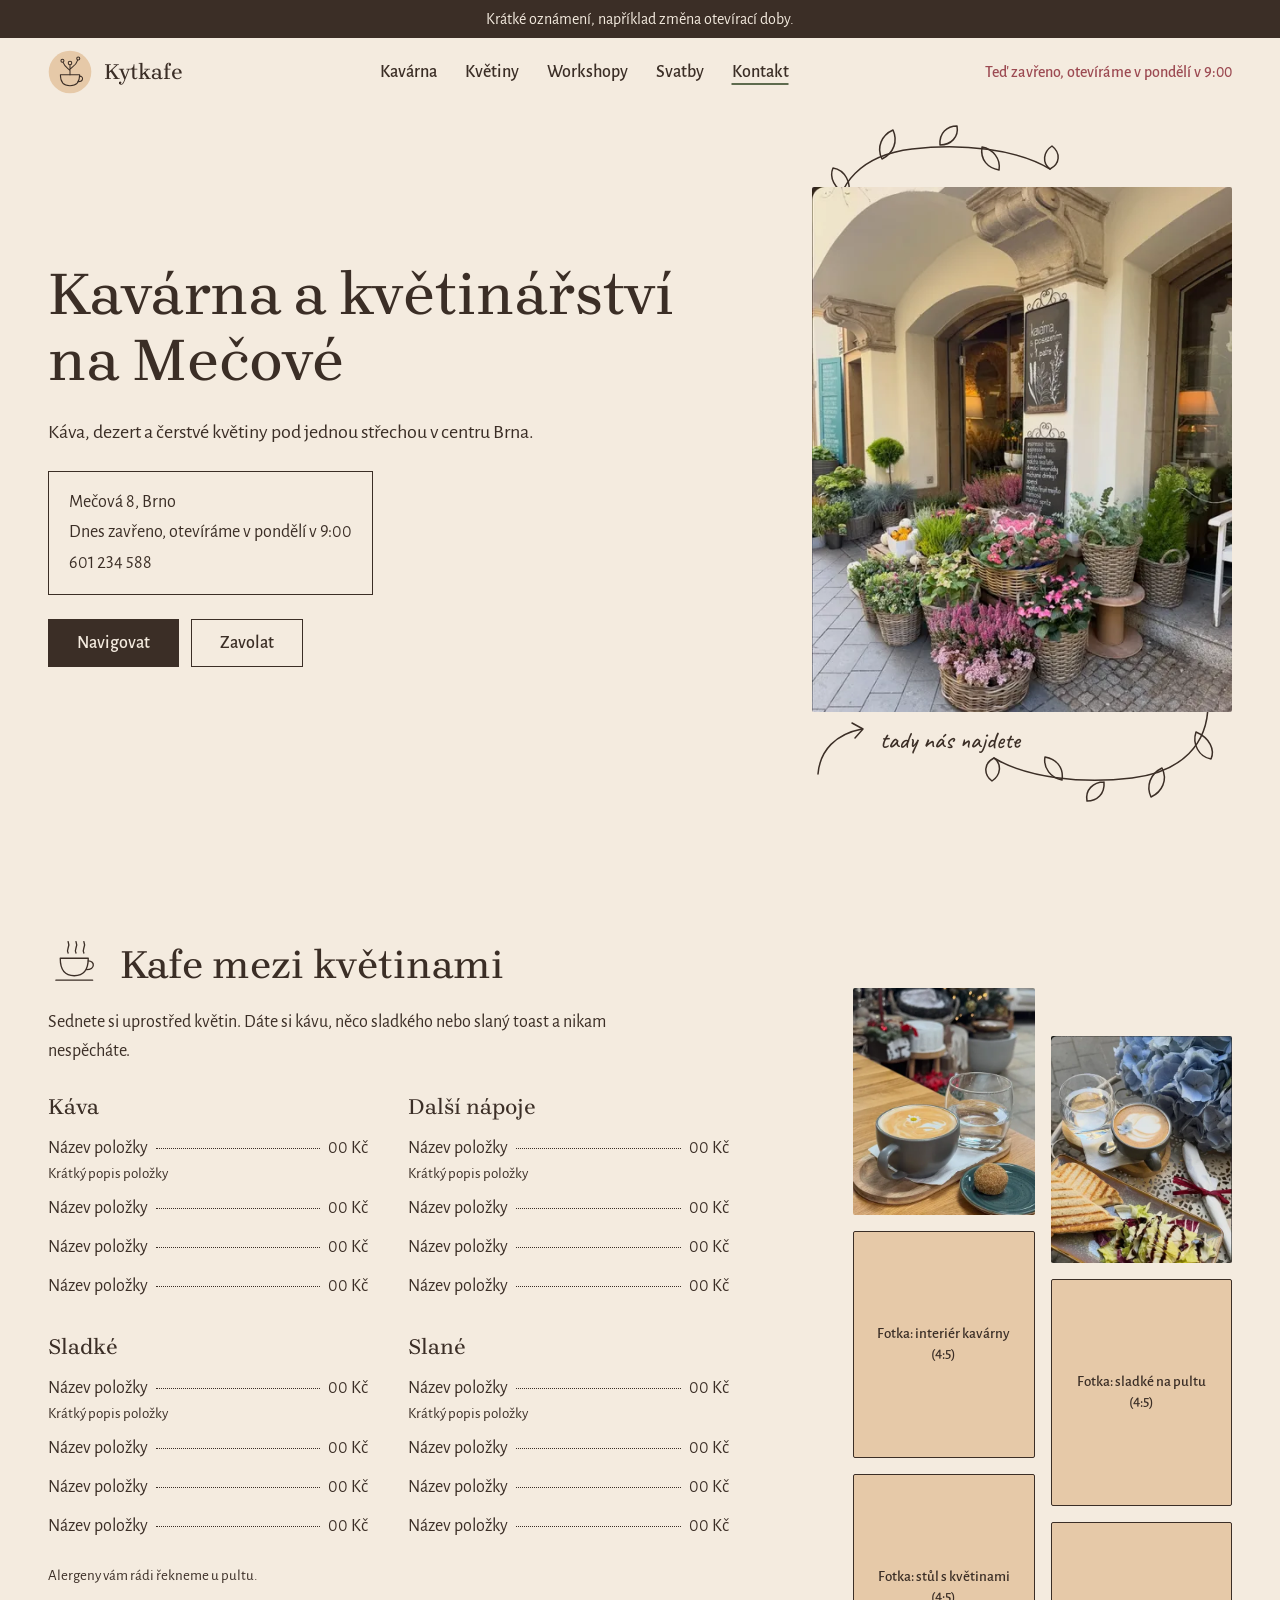
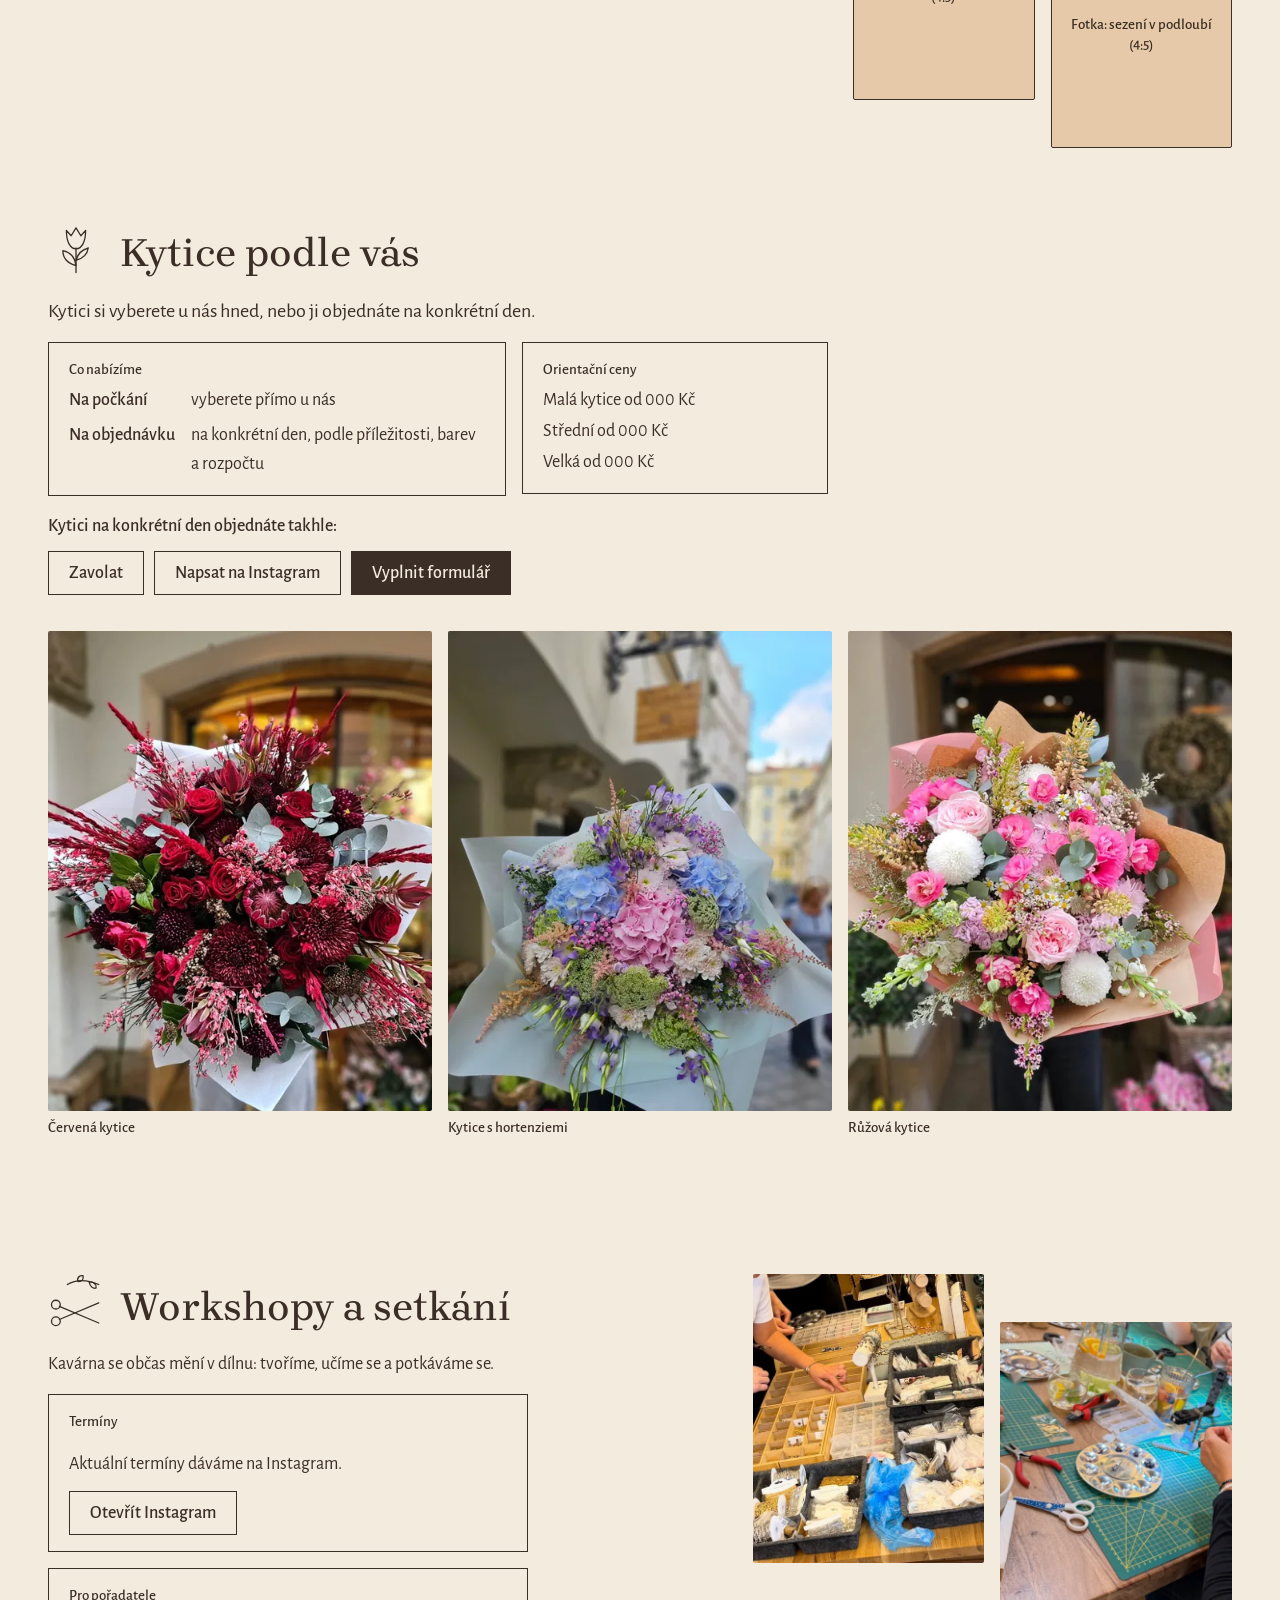
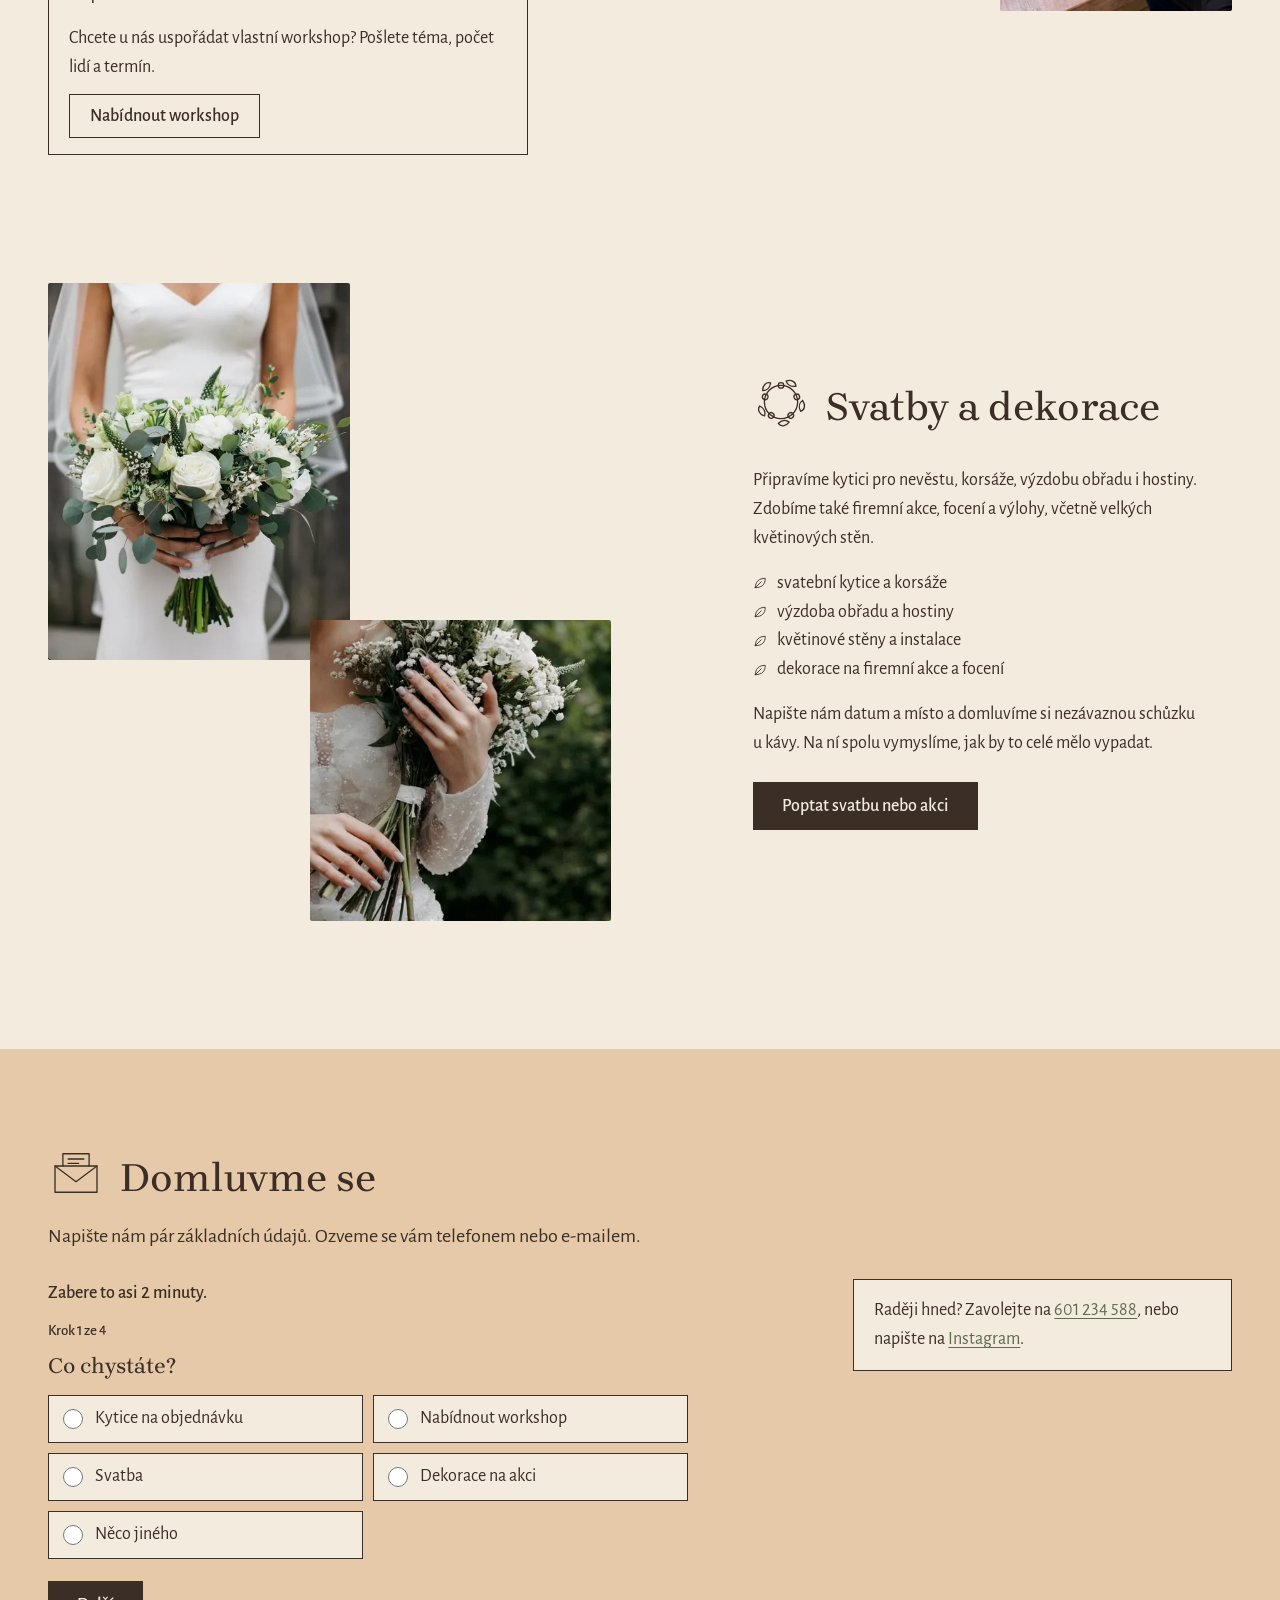
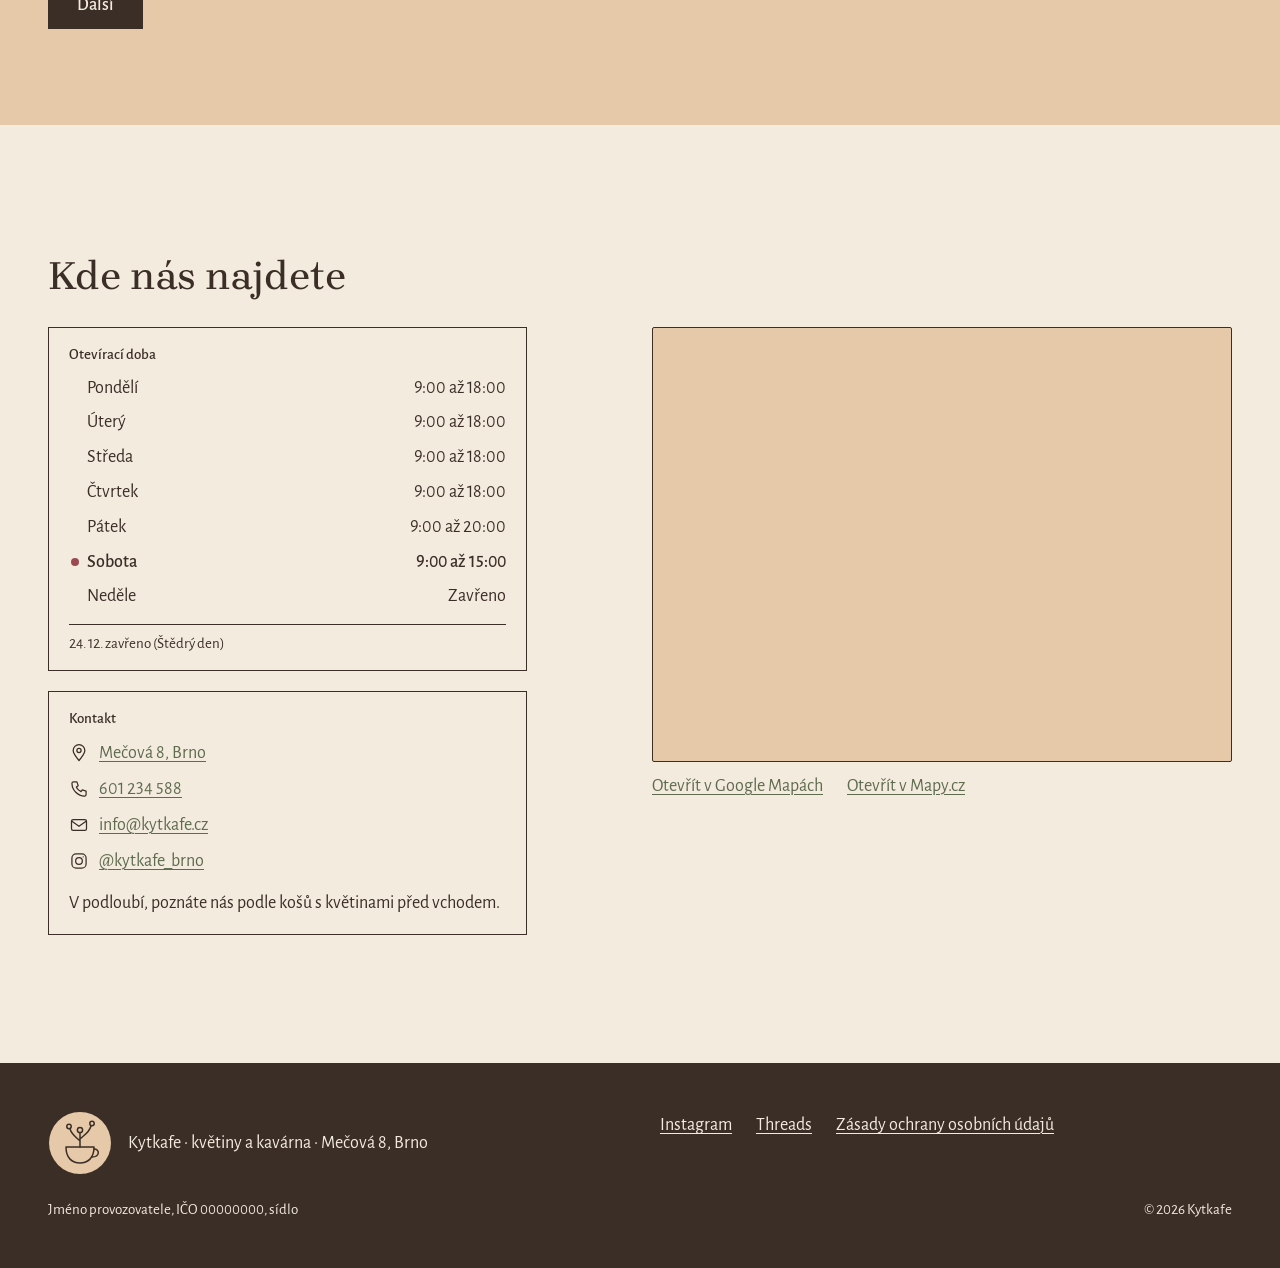
==== commit 2425ac9b: "Úvod bez prázdného místa, menší mezera před Květinami, mapa rovnou Co-Authored-By: Claude Fable 5.2 " ====
--- a/index.html
+++ b/index.html
@@ -84,7 +84,7 @@
       <div class="uvod-foto">
         <svg class="kresba stonek stonek-horni" aria-hidden="true" focusable="false" width="260" height="100"><use href="assets/svg/kresby.svg#stonek"/></svg>
         <figure class="foto">
-          <img src="assets/img/uvod-vyloha-960.webp" srcset="assets/img/uvod-vyloha-480.webp 480w, assets/img/uvod-vyloha-960.webp 960w" sizes="(min-width: 720px) 48vw, 100vw" width="960" height="1200" alt="Výloha Kytkafe v podloubí na Mečové: proutěné koše s květinami před vchodem a křídové tabule" fetchpriority="high">
+          <img src="assets/img/uvod-vyloha-960.webp" srcset="assets/img/uvod-vyloha-480.webp 480w, assets/img/uvod-vyloha-960.webp 960w" sizes="(min-width: 720px) 420px, 100vw" width="960" height="1200" alt="Výloha Kytkafe v podloubí na Mečové: proutěné koše s květinami před vchodem a křídové tabule" fetchpriority="high">
         </figure>
         <div class="uvod-poznamka">
           <svg class="kresba sipka" width="60" height="60" aria-hidden="true" focusable="false"><use href="assets/svg/kresby.svg#sipka"/></svg>
@@ -214,7 +214,6 @@
           <dl class="stitek-tabulka">
             <dt>Na počkání</dt><dd>vyberete přímo u&nbsp;nás</dd>
             <dt>Na objednávku</dt><dd>na konkrétní den, podle příležitosti, barev a&nbsp;rozpočtu</dd>
-            <dt>Hrnkové květiny</dt><dd>prodáváme také</dd>
           </dl>
         </div>
         <div class="stitek ceny">
@@ -516,8 +515,7 @@
         </div>
         <div class="mapa">
           <div class="mapa-blok">
-            <p>Mapa okolí</p>
-            <button class="btn btn-hlavni btn-male" type="button" id="zobraz-mapu">Zobrazit mapu</button>
+            <iframe title="Mapa: Kytkafe, Mečová 8, Brno" loading="lazy" referrerpolicy="no-referrer-when-downgrade" src="https://www.google.com/maps?q=Me%C4%8Dov%C3%A1+8%2C+Brno&amp;output=embed"></iframe>
           </div>
           <p class="mapa-odkazy"><a href="https://www.google.com/maps/search/?api=1&amp;query=Me%C4%8Dov%C3%A1%208%2C%20Brno">Otevřít v&nbsp;Google Mapách</a> <a href="https://mapy.cz/zakladni?q=Me%C4%8Dov%C3%A1%208%2C%20Brno">Otevřít v&nbsp;Mapy.cz</a></p>
         </div>
--- a/assets/css/style.css
+++ b/assets/css/style.css
@@ -173,6 +173,8 @@
 
 /* ---------- Sekce obecně ---------- */
 main > section { margin-top: var(--gap-sekce); scroll-margin-top: var(--hlavicka); }
+/* Mezi menu a Květinami je mezera menší, sekce na sebe navazují. */
+main > #kvetiny { margin-top: clamp(48px, 6vw, 72px); }
 main > section:first-child { margin-top: 0; }
 .sekce-hlava { display: flex; align-items: flex-end; gap: 16px; margin-bottom: 20px; }
 .sekce-hlava .kresba { width: 56px; height: 56px; }
@@ -203,10 +205,12 @@
 .uvod-poznamka .sipka { width: 60px; height: 60px; margin-top: -6px; }
 
 @media (min-width: 720px) {
-  /* Text začíná ve výšce horního stonku, ne až u fotky. Stonky leží v pruhu nad a pod fotkou. */
-  .uvod-mrizka { display: grid; grid-template-columns: repeat(12, 1fr); gap: 24px; align-items: start; }
-  .uvod-text { grid-column: 1 / 7; }
-  .uvod-foto { grid-column: 7 / 13; margin-top: 0; padding-block: 92px; }
+  /* Fotka je užší než text a text je svisle na středu fotky, aby pod ním nezbylo prázdné místo.
+     Stonky leží v pruhu nad a pod fotkou. */
+  .uvod-mrizka { display: grid; grid-template-columns: repeat(12, 1fr); gap: 24px; align-items: center; }
+  .uvod-text { grid-column: 1 / 8; }
+  .uvod { padding-top: 16px; }
+  .uvod-foto { grid-column: 8 / 13; justify-self: end; width: 100%; max-width: 420px; margin-top: 0; padding-block: 64px 92px; }
   .uvod-foto .stonek { display: block; position: absolute; z-index: 0; width: 260px; height: 100px; }
   .stonek-horni { left: 0; top: 0; }
   .stonek-dolni { right: 0; bottom: 0; }
@@ -358,7 +362,7 @@
 .kontakt-jak { margin-top: 10px; }
 .mapa { margin-top: 24px; }
 .mapa-blok { position: relative; aspect-ratio: 4 / 3; background: var(--sand); border: 1px solid var(--ink); border-radius: 2px;
-  display: flex; flex-direction: column; align-items: center; justify-content: center; gap: 16px; text-align: center; padding: 16px; font-weight: 500; }
+  overflow: hidden; }
 .mapa-blok iframe { position: absolute; inset: 0; width: 100%; height: 100%; border: 0; }
 .mapa-odkazy { display: flex; flex-wrap: wrap; gap: 4px 24px; margin-top: 10px; }
 @media (min-width: 1080px) {
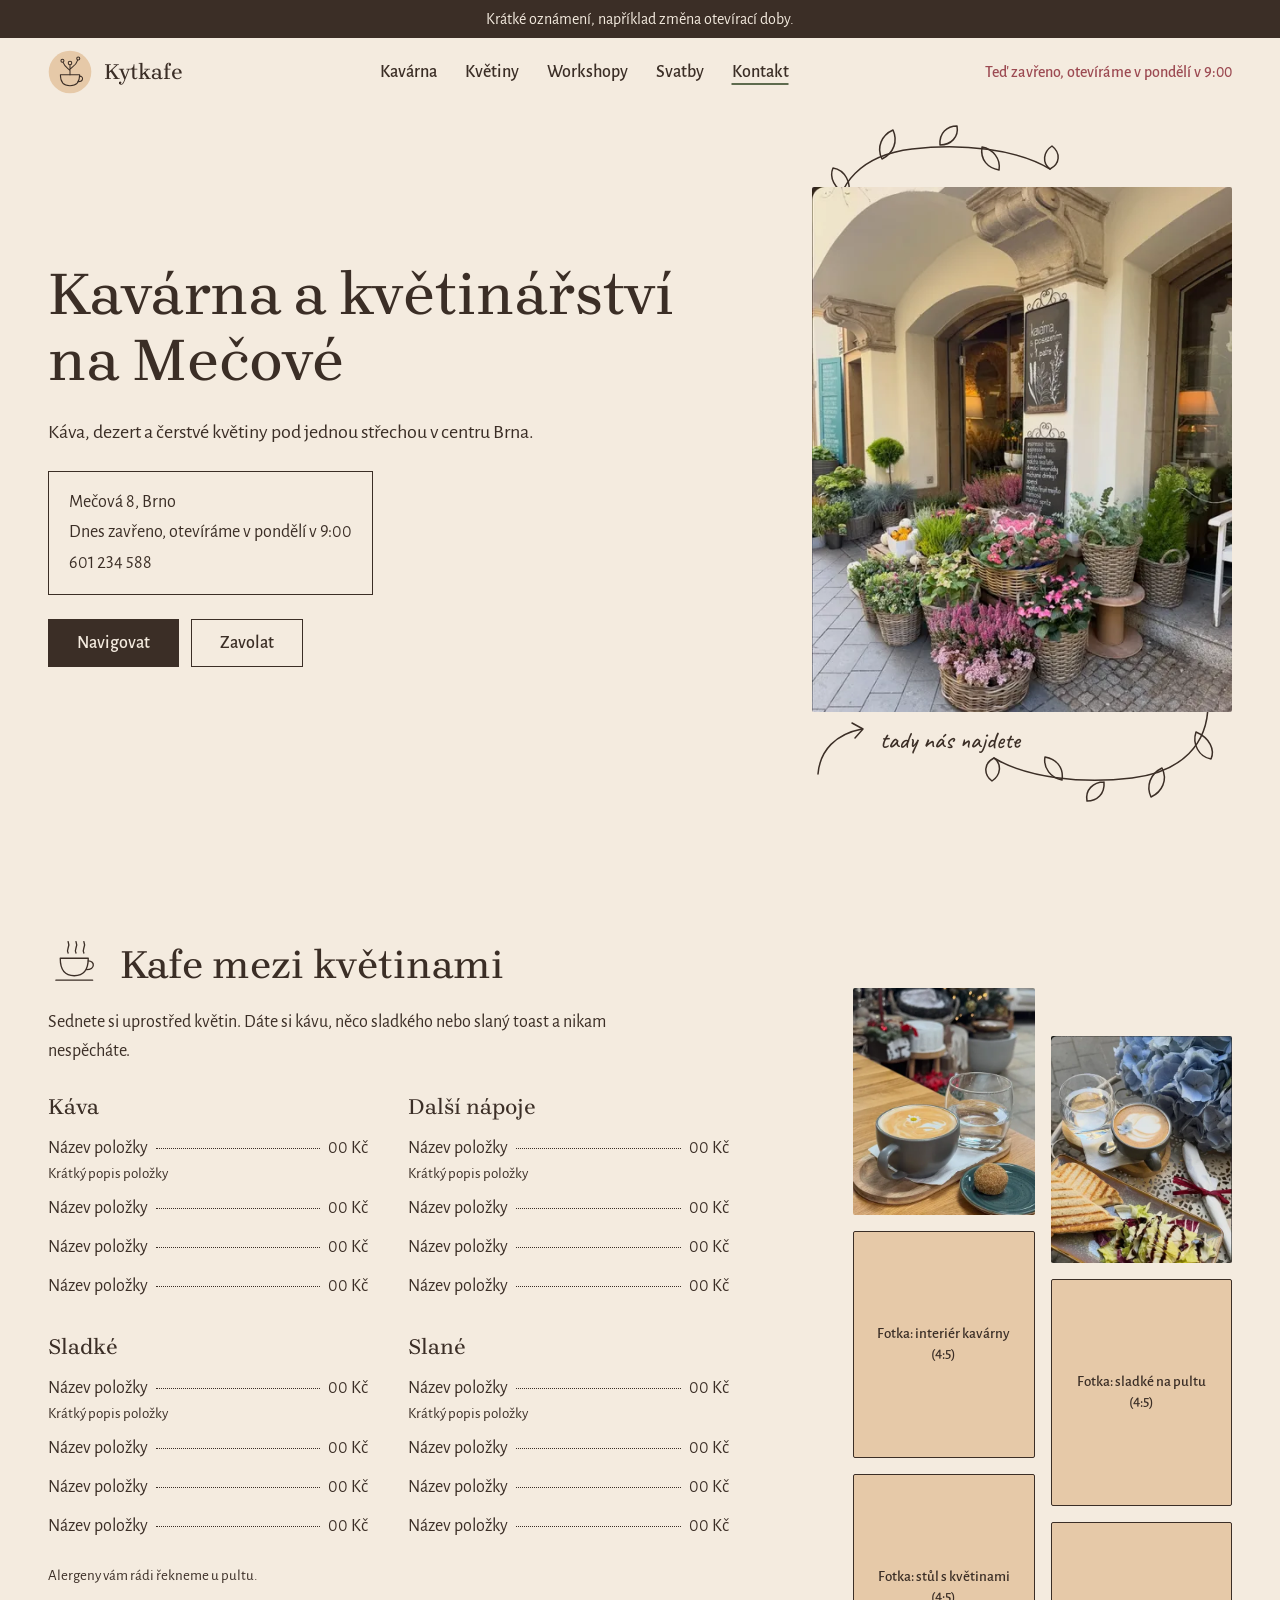
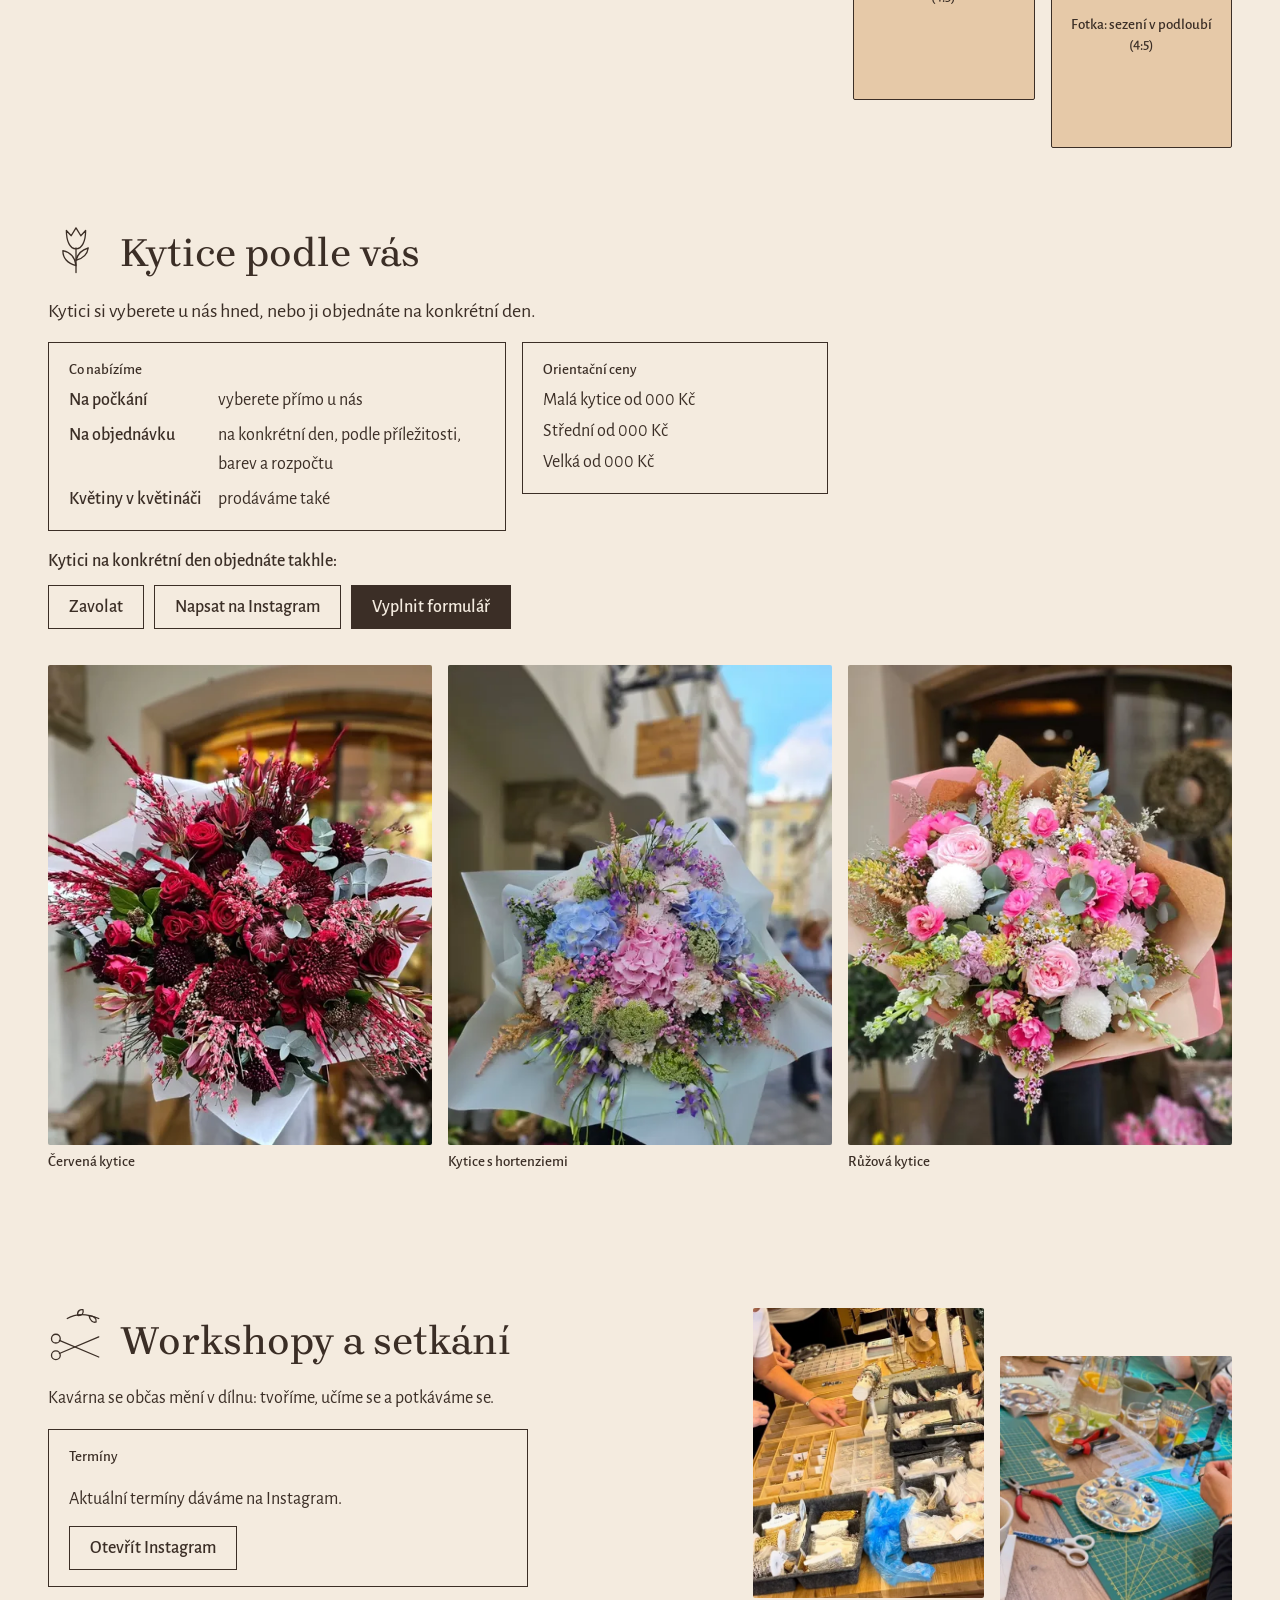
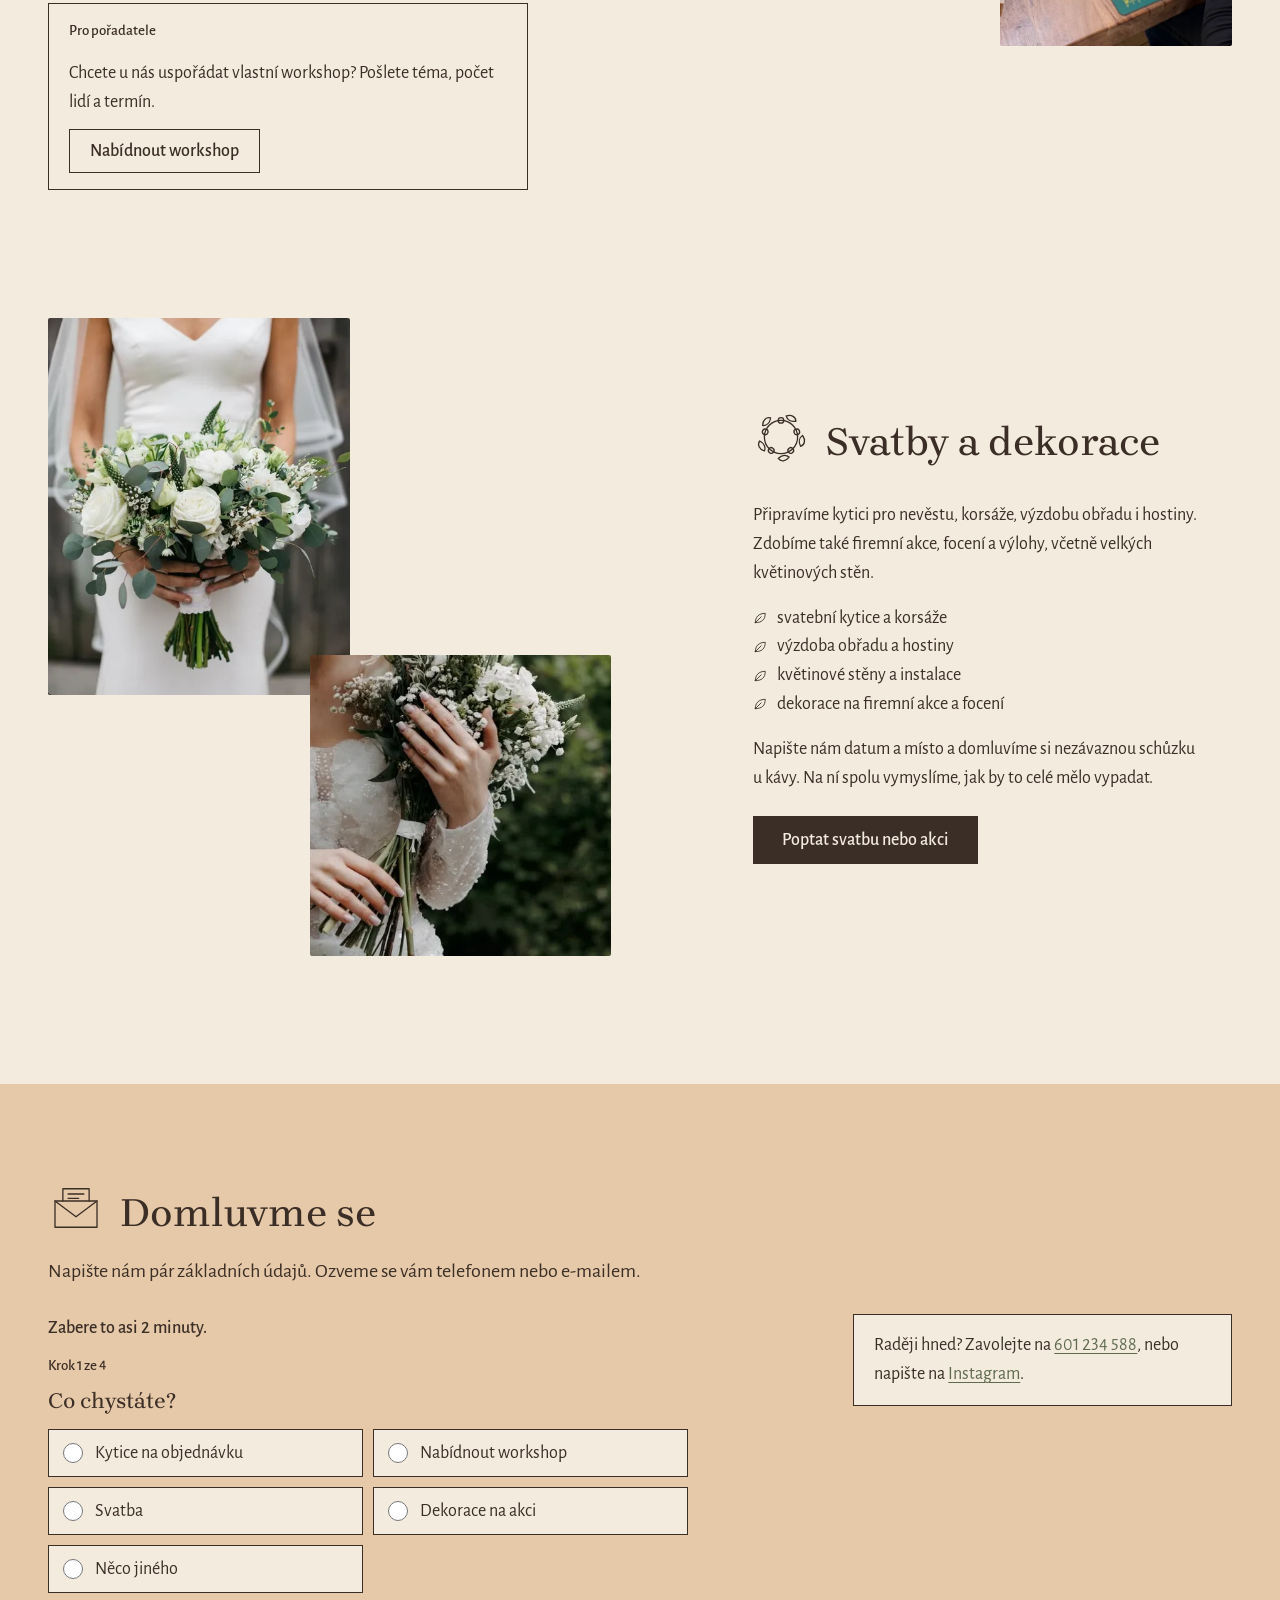
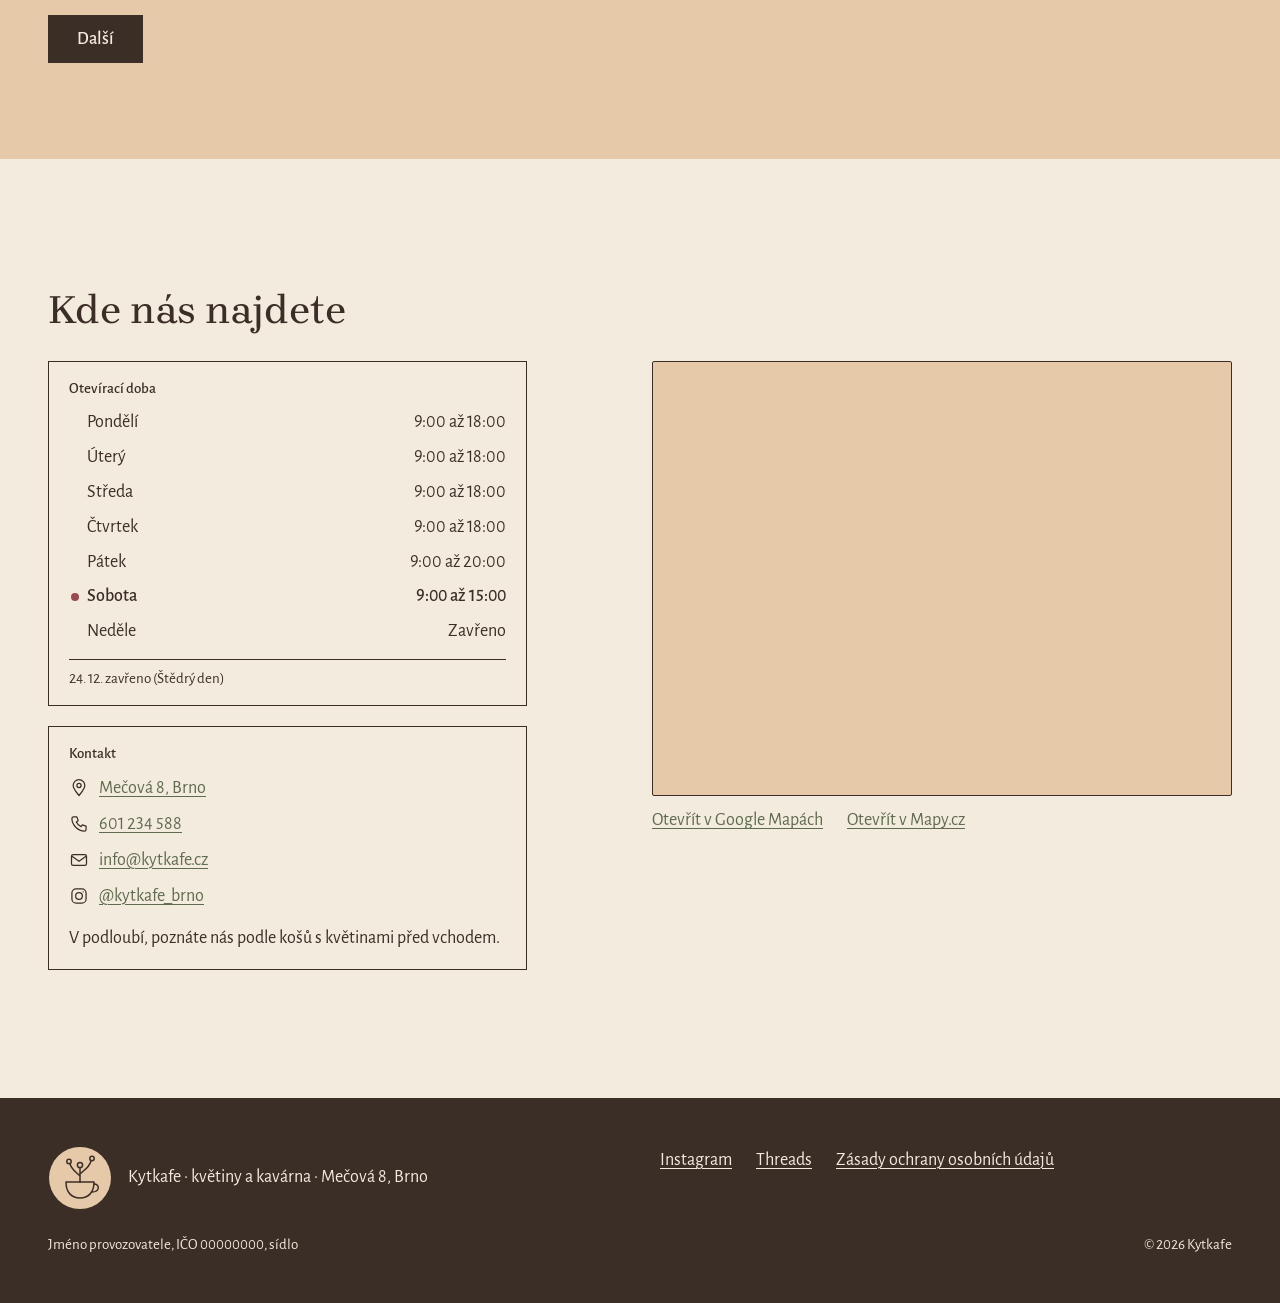
==== commit e71a725d: "Květiny: řádek Květiny v květináči Co-Authored-By: Claude Fable 5.2 <noreply@anthropic.com> Claude-S" ====
--- a/index.html
+++ b/index.html
@@ -214,6 +214,7 @@
           <dl class="stitek-tabulka">
             <dt>Na počkání</dt><dd>vyberete přímo u&nbsp;nás</dd>
             <dt>Na objednávku</dt><dd>na konkrétní den, podle příležitosti, barev a&nbsp;rozpočtu</dd>
+            <dt>Květiny v&nbsp;květináči</dt><dd>prodáváme také</dd>
           </dl>
         </div>
         <div class="stitek ceny">
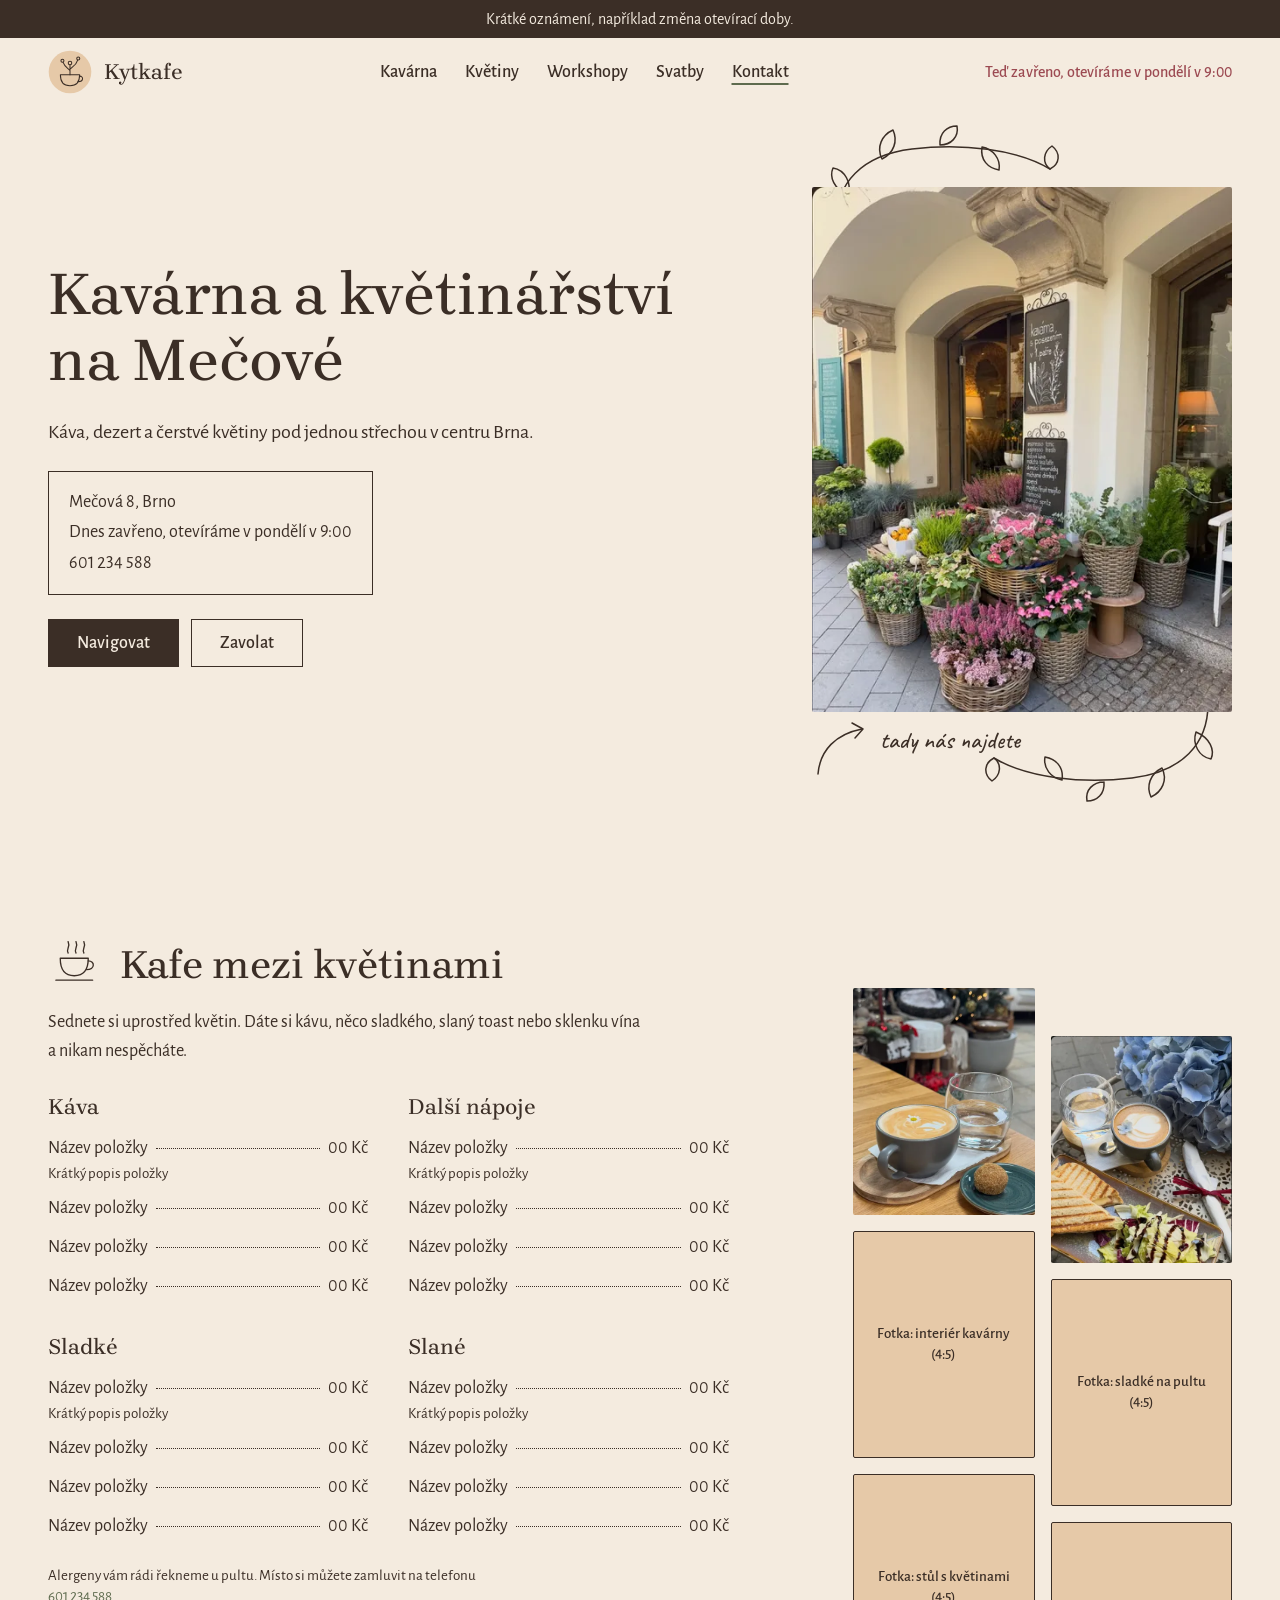
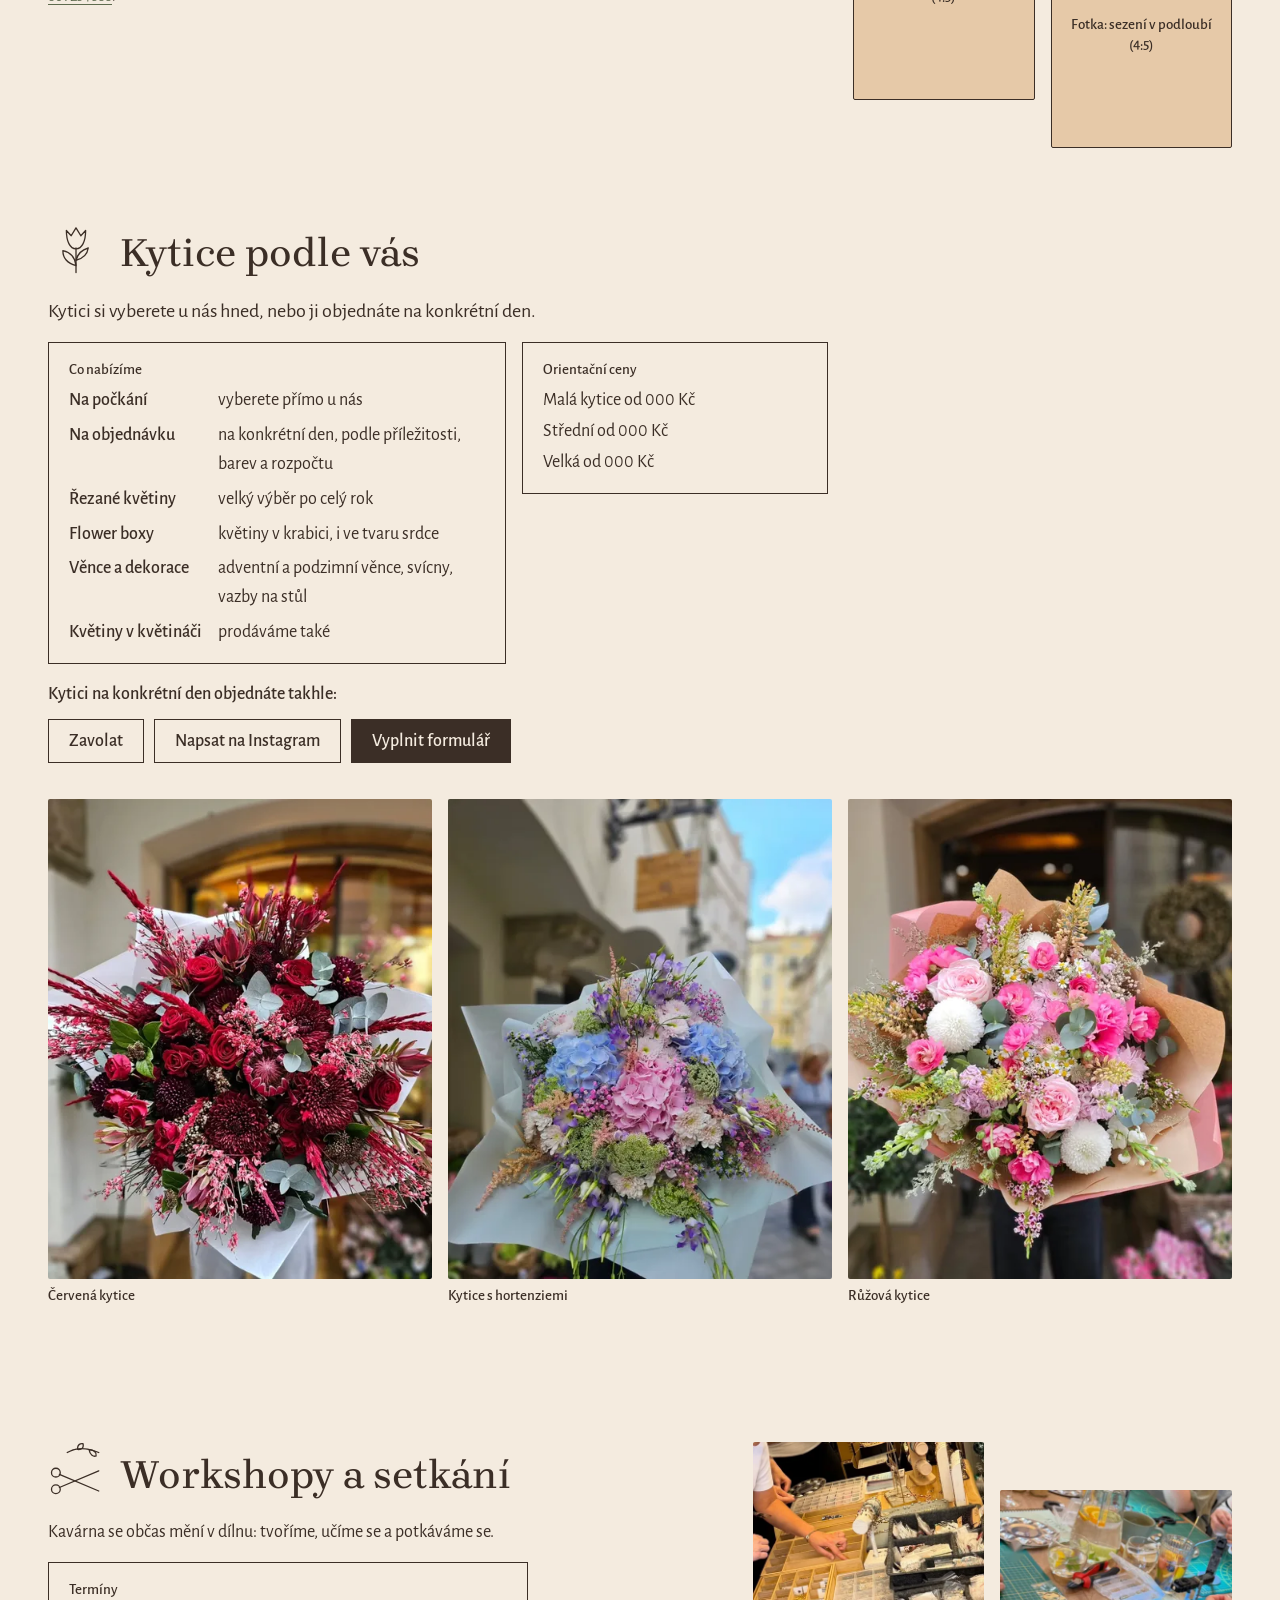
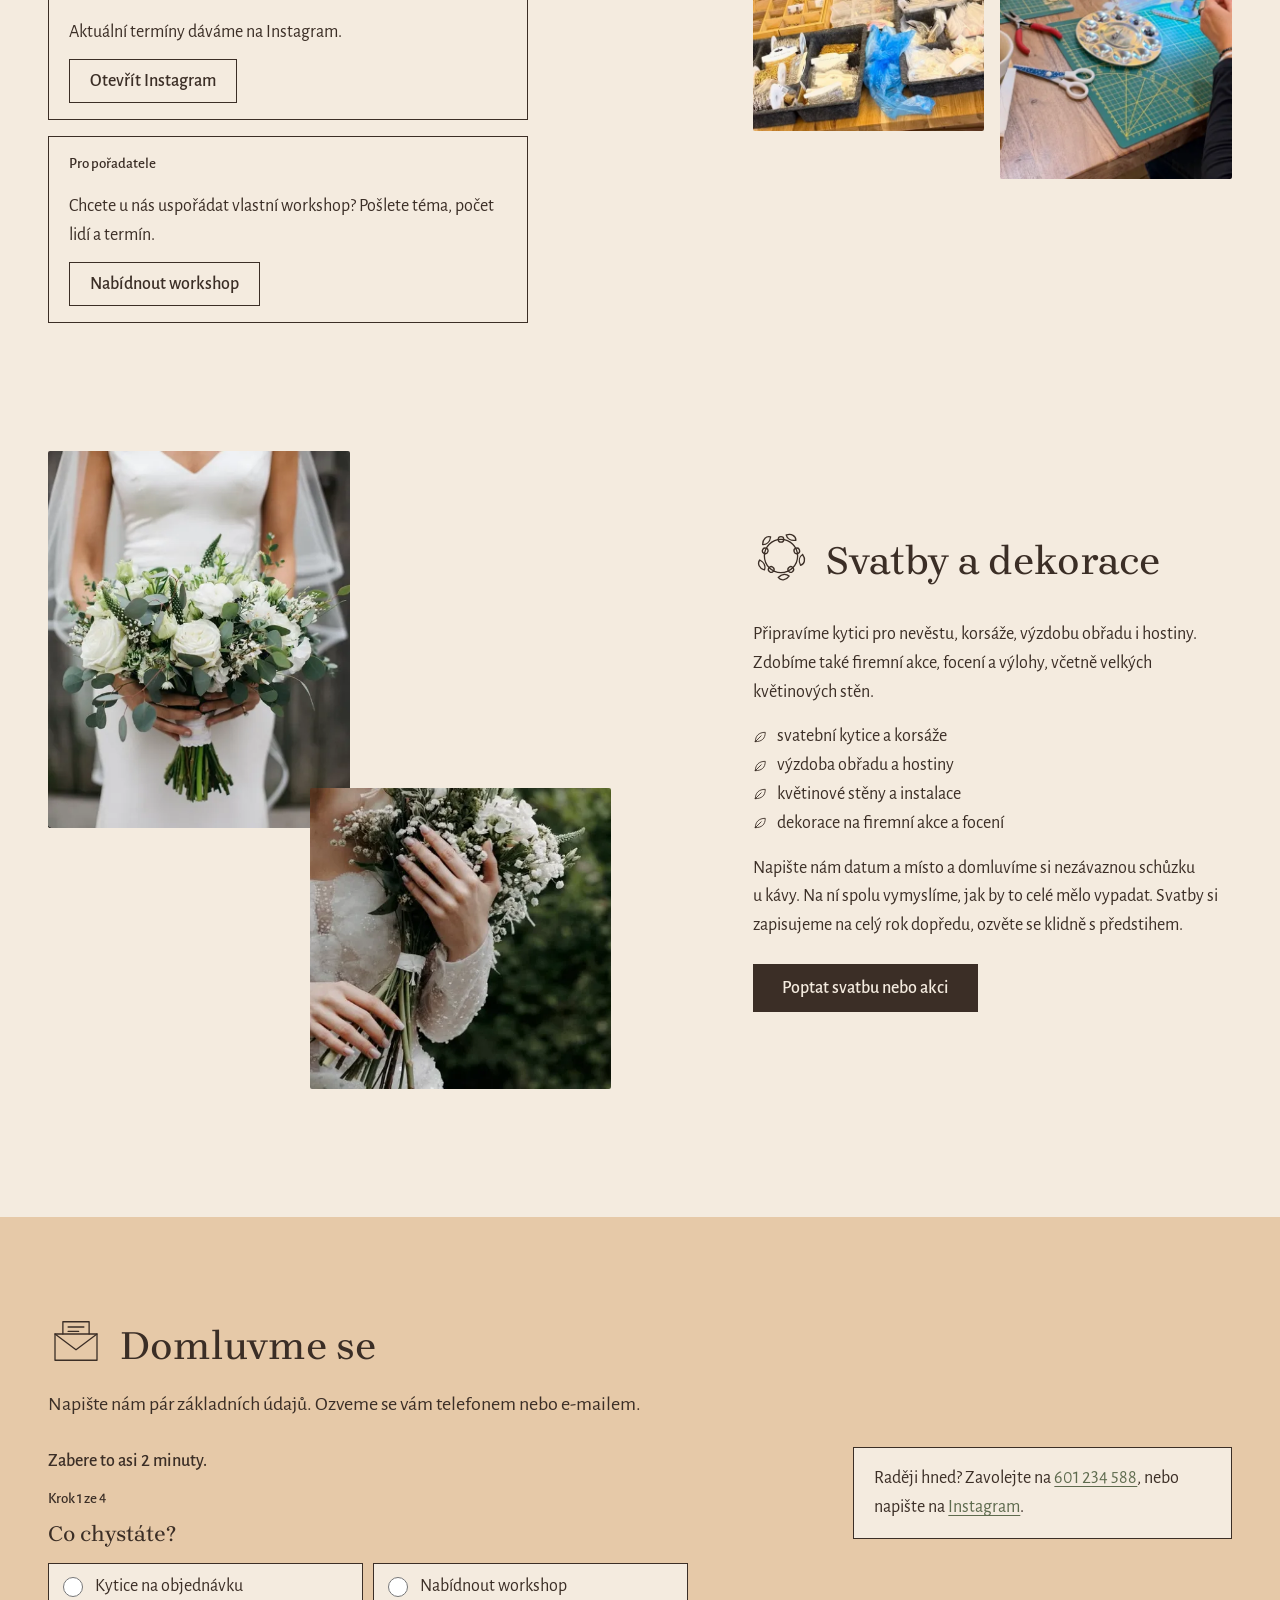
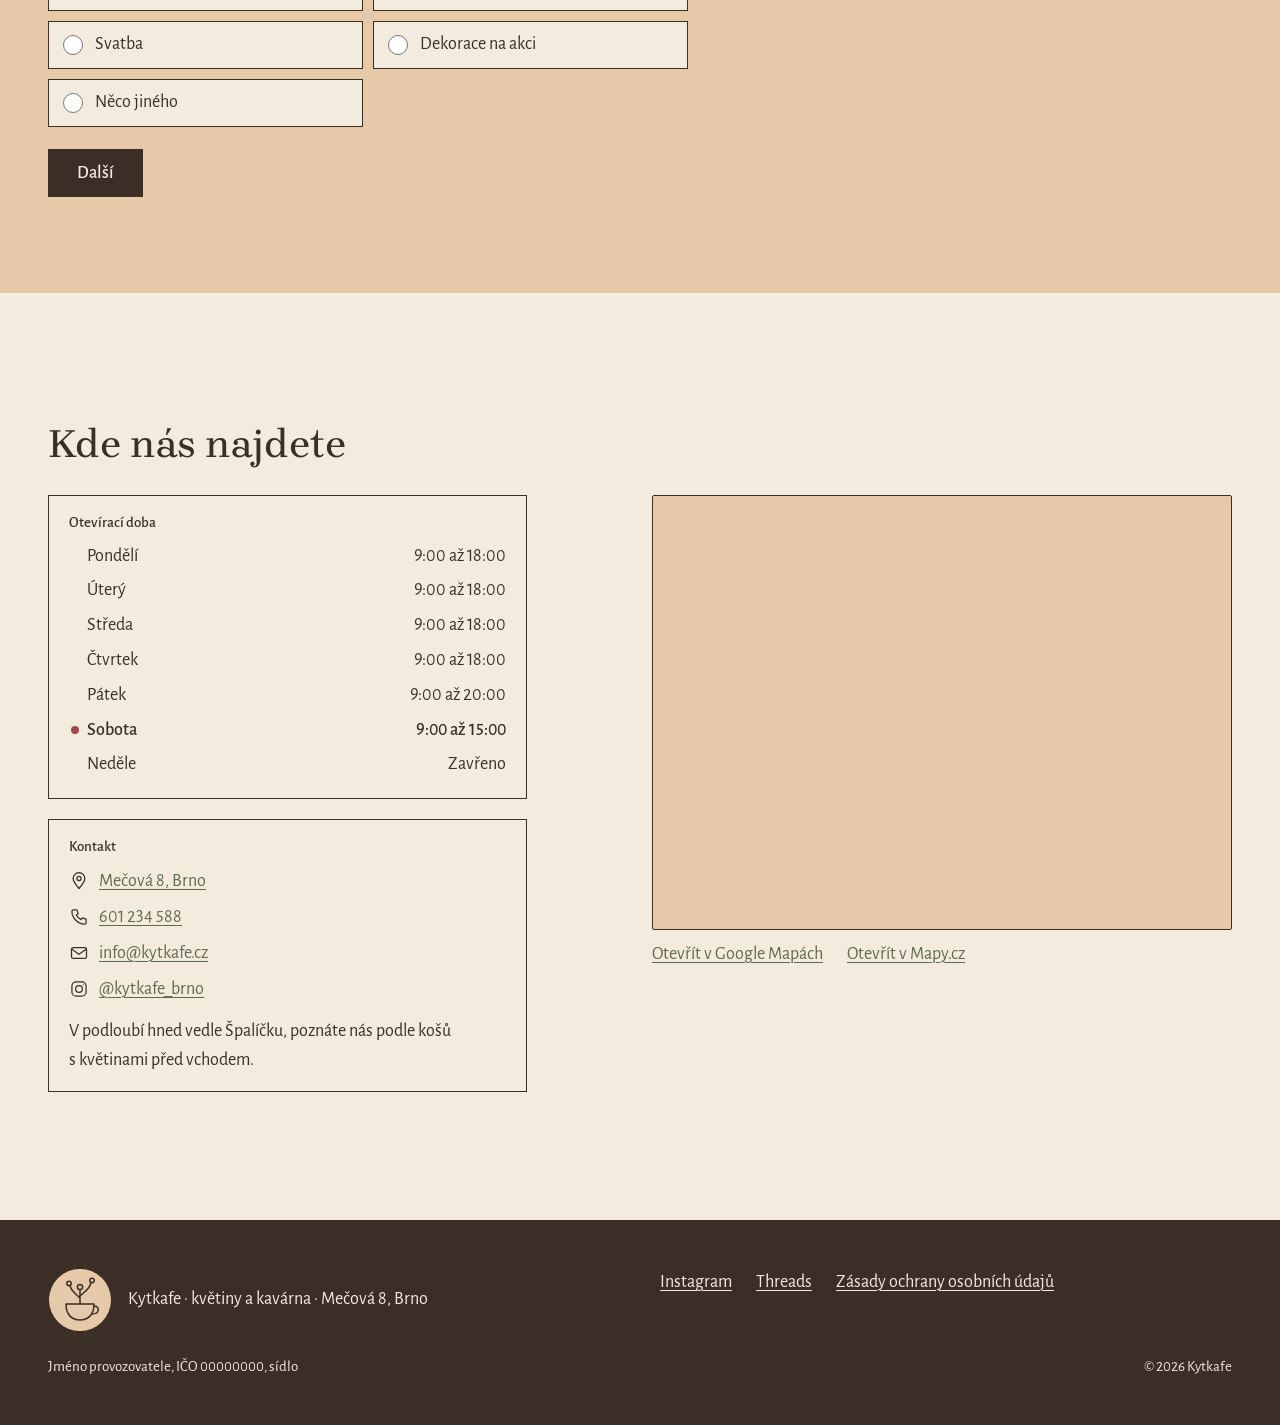
==== commit 9d5e9fb3: "Demo doplněno podle podkladů z Instagramu Květiny: řezané květiny, flower boxy, věnce a dekorace. Ka" ====
--- a/index.html
+++ b/index.html
@@ -100,7 +100,7 @@
     <div class="obal kavarna-mrizka">
       <div class="kavarna-intro">
         <div class="sekce-hlava"><svg class="kresba" width="56" height="56" aria-hidden="true" focusable="false"><use href="assets/svg/kresby.svg#salek"/></svg><h2 id="nadpis-kavarna">Kafe mezi květinami</h2></div>
-        <p>Sednete si uprostřed květin. Dáte si kávu, něco sladkého nebo slaný toast a&nbsp;nikam nespěcháte.</p>
+        <p>Sednete si uprostřed květin. Dáte si kávu, něco sladkého, slaný toast nebo sklenku vína a&nbsp;nikam nespěcháte.</p>
       </div>
       <!-- Fotky: na desktopu dva sloupce (pravý posunutý dolů), na užších šířkách vodorovný pás nad menu se stejně malými fotkami -->
       <div class="kavarna-fotky" tabindex="0" role="group" aria-label="Fotky z kavárny, posouvejte vodorovně">
@@ -198,7 +198,7 @@
           </ul>
         </div>
         </div>
-        <p class="menu-poznamka mala">Alergeny vám rádi řekneme u&nbsp;pultu.</p>
+        <p class="menu-poznamka mala">Alergeny vám rádi řekneme u&nbsp;pultu. Místo si můžete zamluvit na telefonu <a href="tel:+420601234588">601&nbsp;234&nbsp;588</a>.</p>
       </div>
     </div>
   </section>
@@ -214,6 +214,9 @@
           <dl class="stitek-tabulka">
             <dt>Na počkání</dt><dd>vyberete přímo u&nbsp;nás</dd>
             <dt>Na objednávku</dt><dd>na konkrétní den, podle příležitosti, barev a&nbsp;rozpočtu</dd>
+            <dt>Řezané květiny</dt><dd>velký výběr po celý rok</dd>
+            <dt>Flower boxy</dt><dd>květiny v&nbsp;krabici, i&nbsp;ve tvaru srdce</dd>
+            <dt>Věnce a&nbsp;dekorace</dt><dd>adventní a&nbsp;podzimní věnce, svícny, vazby na stůl</dd>
             <dt>Květiny v&nbsp;květináči</dt><dd>prodáváme také</dd>
           </dl>
         </div>
@@ -293,7 +296,7 @@
           <li><svg class="kresba" width="14" height="14" aria-hidden="true" focusable="false"><use href="assets/svg/kresby.svg#listek"/></svg>květinové stěny a&nbsp;instalace</li>
           <li><svg class="kresba" width="14" height="14" aria-hidden="true" focusable="false"><use href="assets/svg/kresby.svg#listek"/></svg>dekorace na firemní akce a&nbsp;focení</li>
         </ul>
-        <p>Napište nám datum a&nbsp;místo a&nbsp;domluvíme si nezávaznou schůzku u&nbsp;kávy. Na ní spolu vymyslíme, jak by to celé mělo vypadat.</p>
+        <p>Napište nám datum a&nbsp;místo a&nbsp;domluvíme si nezávaznou schůzku u&nbsp;kávy. Na ní spolu vymyslíme, jak by to celé mělo vypadat. Svatby si zapisujeme na celý rok dopředu, ozvěte se klidně s&nbsp;předstihem.</p>
         <a class="btn btn-hlavni" href="?typ=svatba#napiste">Poptat svatbu nebo akci</a>
       </div>
       <div class="svatby-fotky">
@@ -501,7 +504,6 @@
                 <tr data-den="7"><th scope="row">Neděle</th><td>Zavřeno</td></tr>
               </tbody>
             </table>
-            <p class="vyjimky mala">24. 12. zavřeno (Štědrý den)</p>
           </div>
           <div class="stitek">
             <p class="stitek-popisek">Kontakt</p>
@@ -511,7 +513,7 @@
               <li><svg class="kresba" width="20" height="20" aria-hidden="true" focusable="false"><use href="assets/svg/kresby.svg#ikona-email"/></svg><a href="mailto:info@kytkafe.cz">info@kytkafe.cz</a></li>
               <li><svg class="kresba" width="20" height="20" aria-hidden="true" focusable="false"><use href="assets/svg/kresby.svg#ikona-instagram"/></svg><a href="https://www.instagram.com/kytkafe_brno/">@kytkafe_brno</a></li>
             </ul>
-            <p class="kontakt-jak">V&nbsp;podloubí, poznáte nás podle košů s&nbsp;květinami před vchodem.</p>
+            <p class="kontakt-jak">V&nbsp;podloubí hned vedle Špalíčku, poznáte nás podle košů s&nbsp;květinami před vchodem.</p>
           </div>
         </div>
         <div class="mapa">
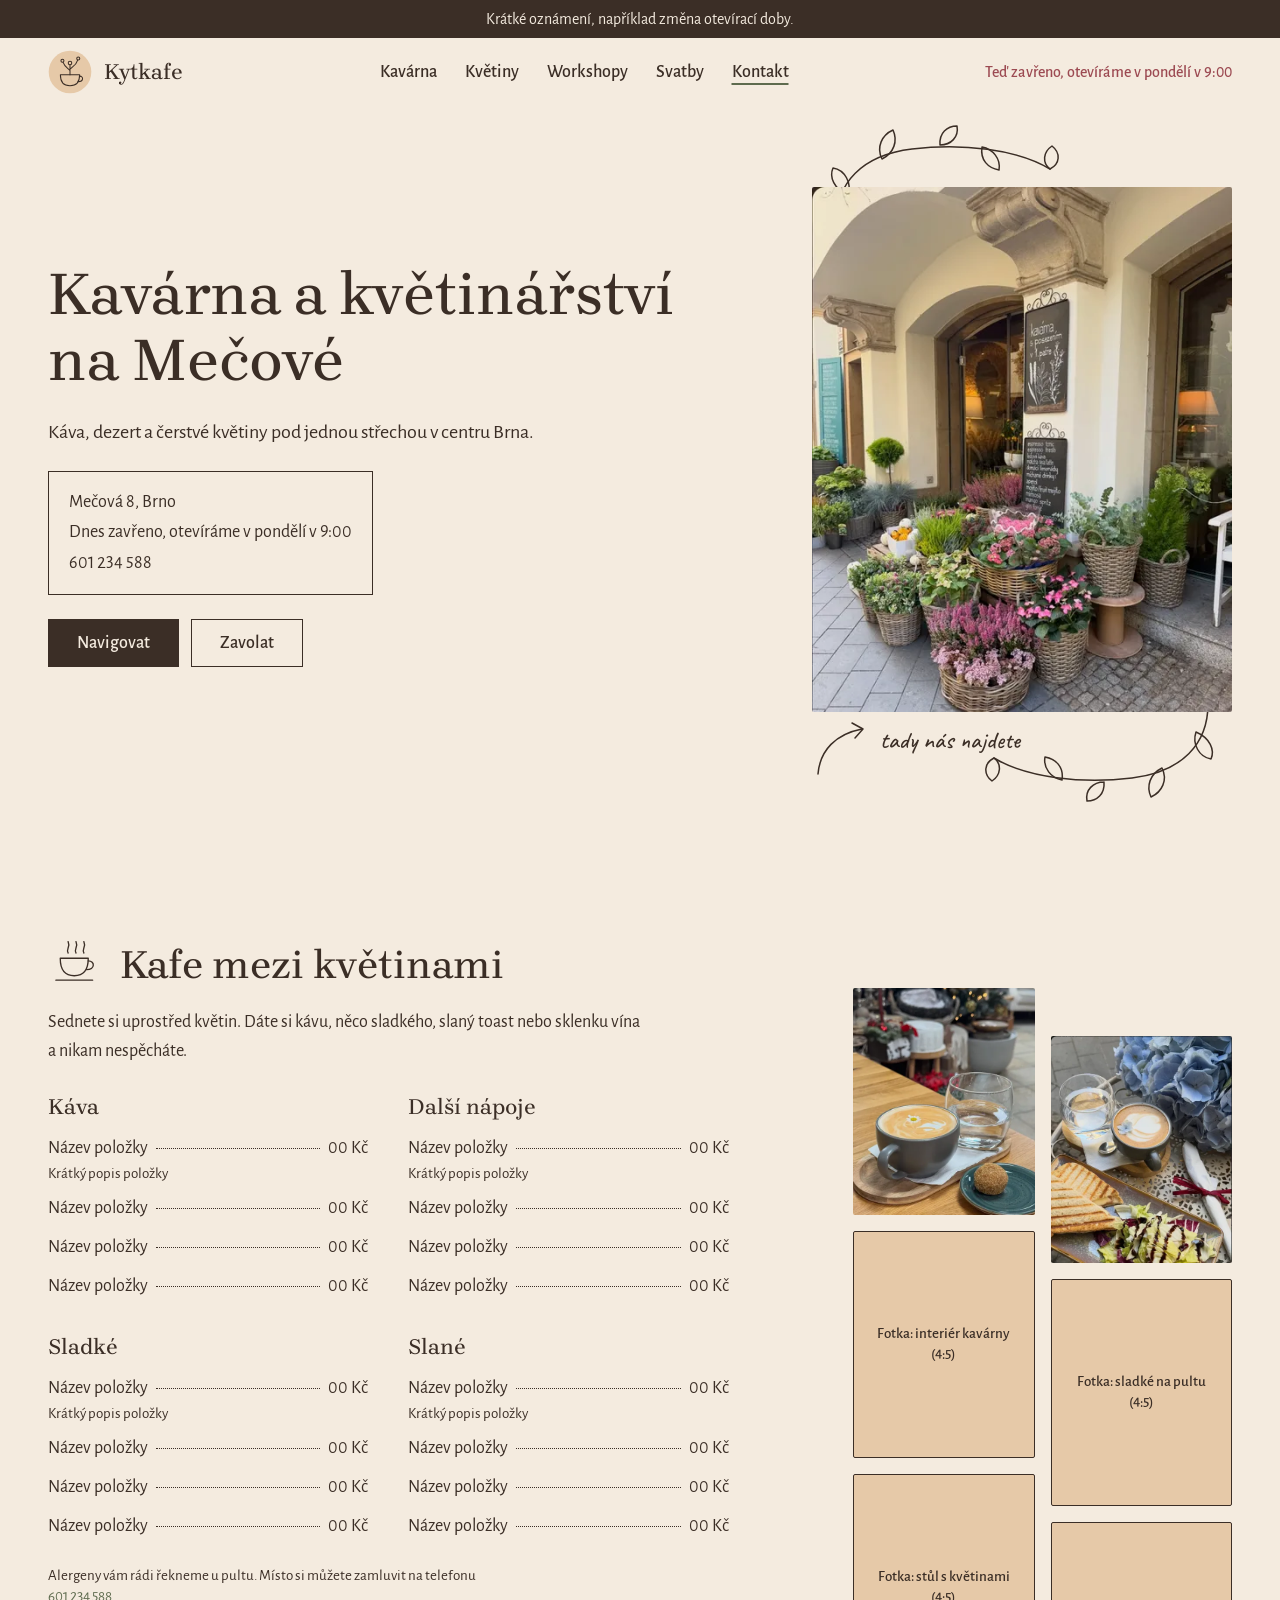
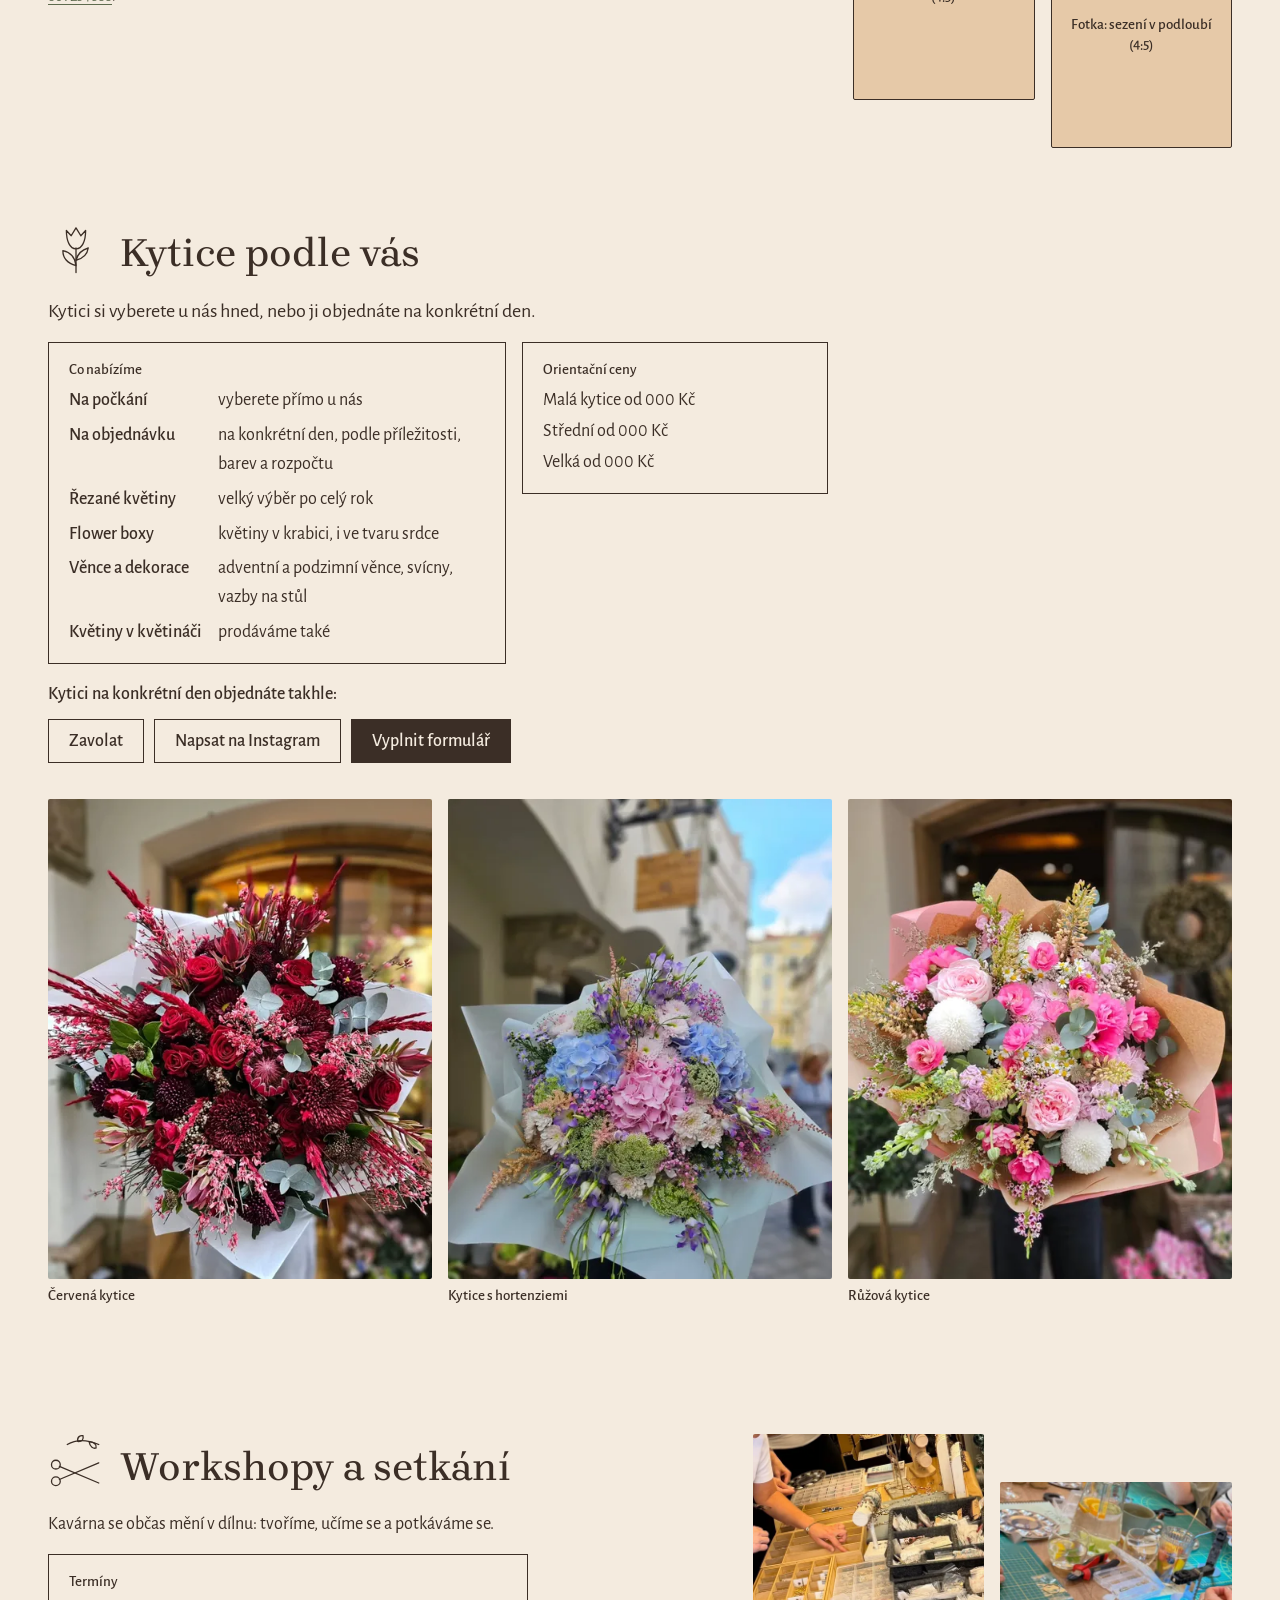
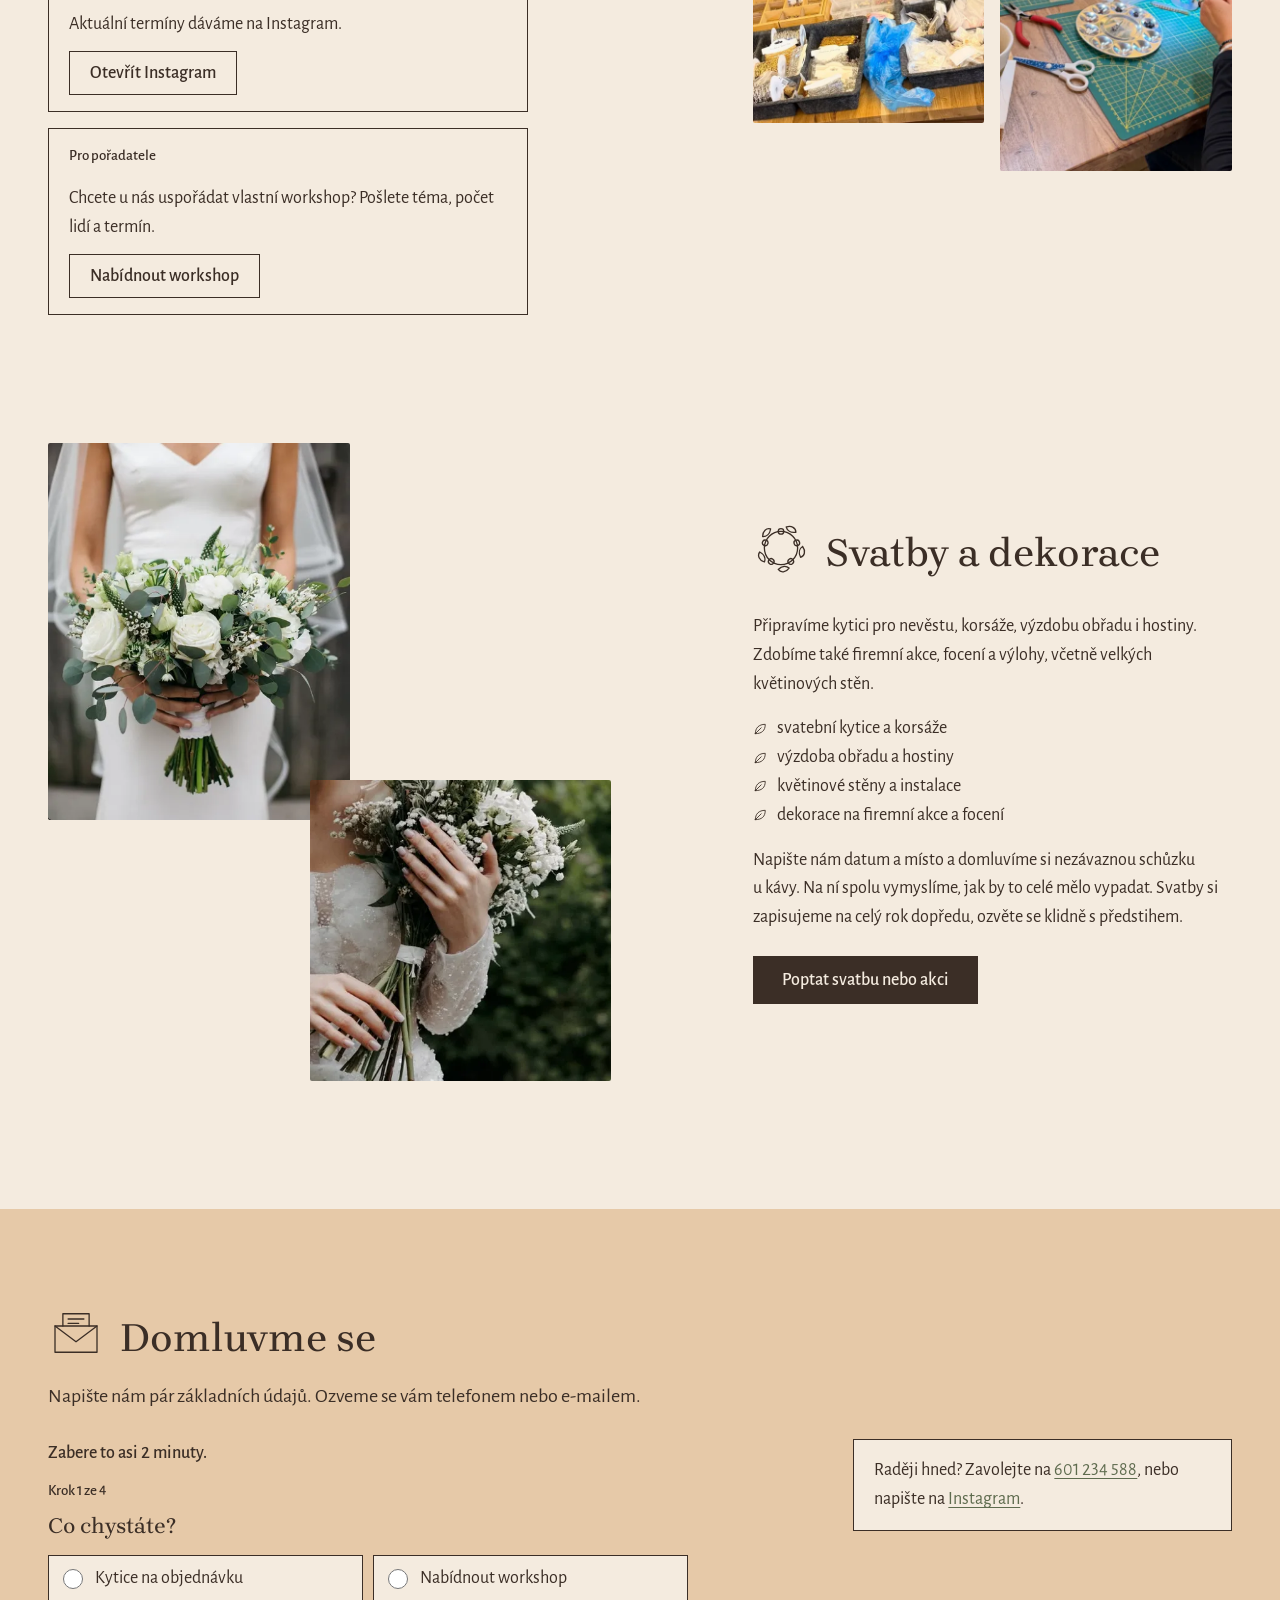
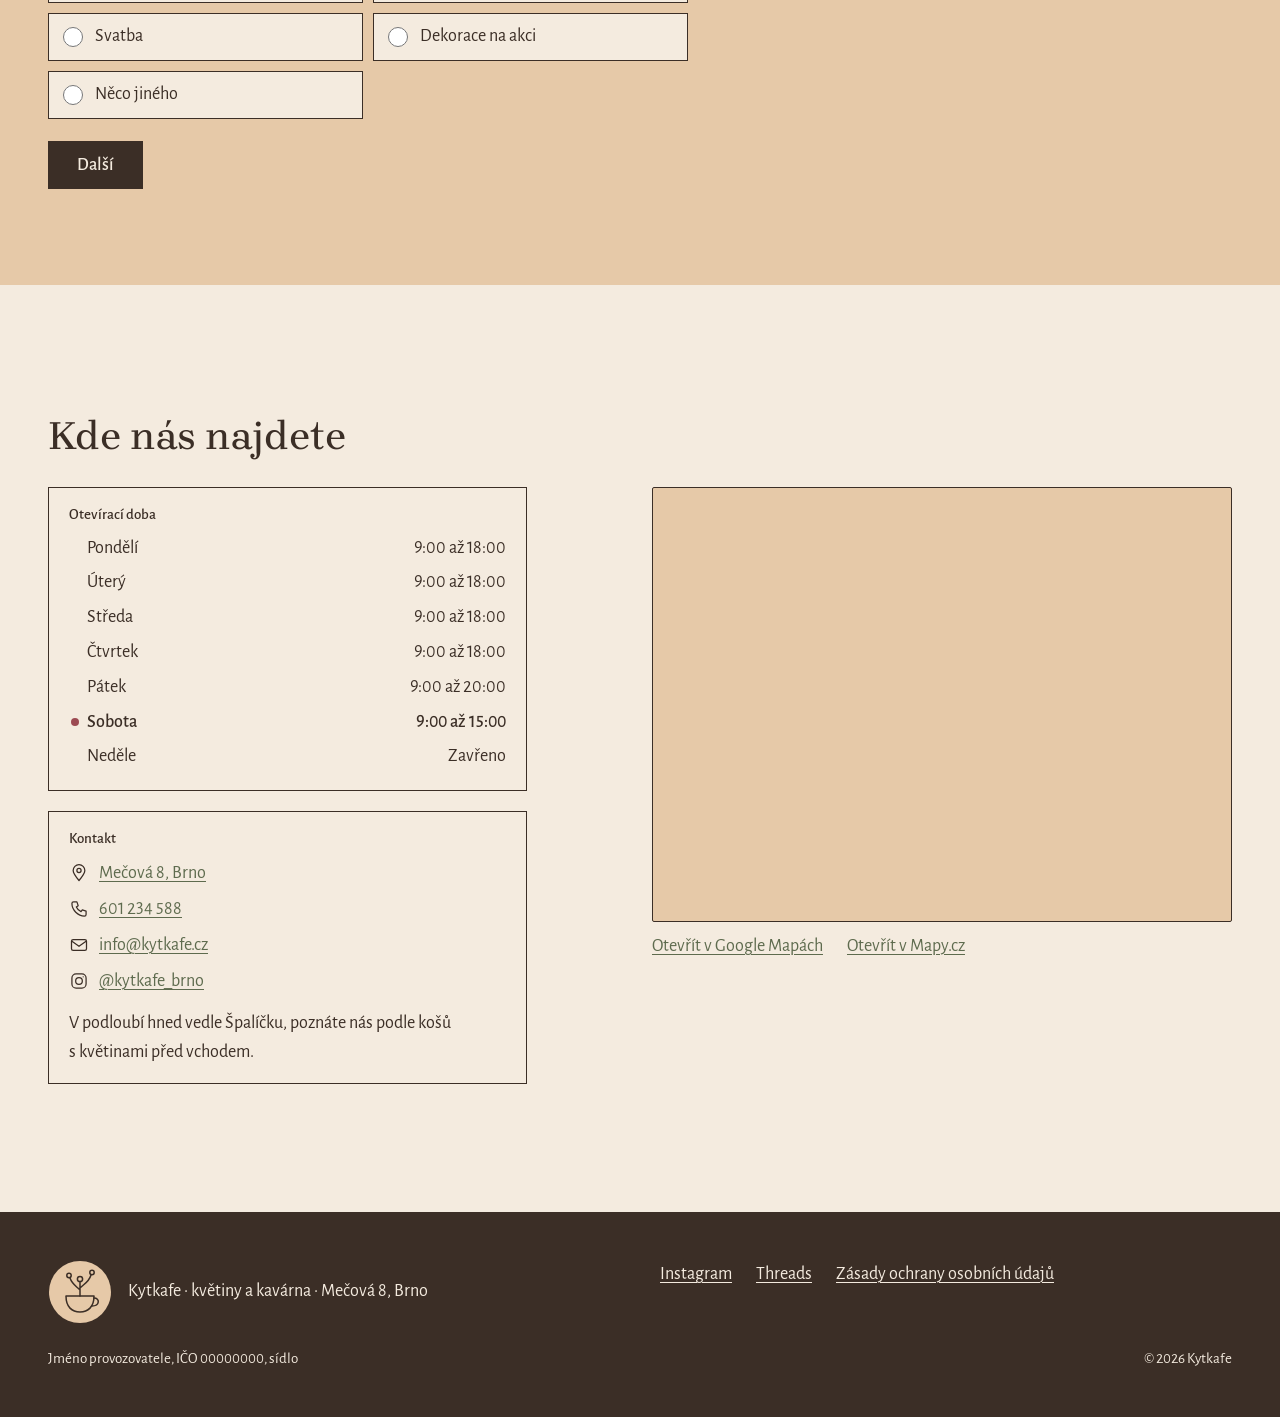
==== commit d1b90df0: "Karusel fotek na mobilu a rámeček kolem ikony menu Fotky v Kavárně a Květinách jsou na užších šířkác" ====
--- a/index.html
+++ b/index.html
@@ -43,7 +43,7 @@
 <header class="hlavicka">
   <div class="obal hlavicka-vnitrek">
     <a class="logo-odkaz" href="#" aria-label="Kytkafe, zpět nahoru"><svg class="kresba" width="44" height="44" aria-hidden="true" focusable="false"><use href="assets/svg/kresby.svg#logo"/></svg><span>Kytkafe</span></a>
-    <button class="menu-tlacitko" type="button" aria-expanded="false" aria-controls="nav">Menu</button>
+    <button class="menu-tlacitko" type="button" aria-label="Menu" aria-expanded="false" aria-controls="nav"><span class="menu-ikona" aria-hidden="true"></span></button>
     <p class="stav" data-stav-otevreni></p>
     <nav class="nav" id="nav" aria-label="Hlavní navigace">
       <ul class="nav-odkazy">
@@ -102,8 +102,8 @@
         <div class="sekce-hlava"><svg class="kresba" width="56" height="56" aria-hidden="true" focusable="false"><use href="assets/svg/kresby.svg#salek"/></svg><h2 id="nadpis-kavarna">Kafe mezi květinami</h2></div>
         <p>Sednete si uprostřed květin. Dáte si kávu, něco sladkého, slaný toast nebo sklenku vína a&nbsp;nikam nespěcháte.</p>
       </div>
-      <!-- Fotky: na desktopu dva sloupce (pravý posunutý dolů), na užších šířkách vodorovný pás nad menu se stejně malými fotkami -->
-      <div class="kavarna-fotky" tabindex="0" role="group" aria-label="Fotky z kavárny, posouvejte vodorovně">
+      <!-- Fotky: na desktopu dva sloupce (pravý posunutý dolů), na užších šířkách karusel po jedné fotce s čárkami pod ním -->
+      <div class="kavarna-fotky karusel" tabindex="0" role="group" aria-label="Fotky z kavárny, posouvejte vodorovně">
         <figure class="foto ">
           <img src="assets/img/kavarna-1-960.webp" srcset="assets/img/kavarna-1-480.webp 480w, assets/img/kavarna-1-960.webp 960w" sizes="(min-width: 1080px) 20vw, 45vw" width="960" height="1200" alt="Latte s kopretinou v pěně, sklenice vody a zákusek na dřevěném tácku" loading="lazy">
         </figure>
@@ -122,6 +122,11 @@
         <figure class="foto ">
           <div class="foto-zastupny pomer-4-5" role="img" aria-label="Zástupný blok: sezení v podloubí">Fotka: sezení v&nbsp;podloubí (4:5)</div>
         </figure>
+      </div>
+      <div class="karusel-carky" aria-hidden="true">
+        <svg class="kresba vetvicka vetvicka-leva" width="78" height="30" focusable="false"><use href="assets/svg/kresby.svg#stonek"/></svg>
+        <div class="carky"></div>
+        <svg class="kresba vetvicka" width="78" height="30" focusable="false"><use href="assets/svg/kresby.svg#stonek"/></svg>
       </div>
       <div class="kavarna-menu">
         <div class="menu-kategorie">
@@ -239,19 +244,24 @@
       </div>
     </div>
     <div class="obal">
-      <div class="pas" tabindex="0" role="group" aria-label="Fotky kytic, posouvejte vodorovně">
-        <figure class="foto ">
-          <img src="assets/img/kvetiny-1-960.webp" srcset="assets/img/kvetiny-1-480.webp 480w, assets/img/kvetiny-1-960.webp 960w" sizes="(min-width: 720px) 32vw, 72vw" width="960" height="1200" alt="Velká kytice v červených odstínech s růžemi, proteou a eukalyptem" loading="lazy">
+      <div class="pas karusel" tabindex="0" role="group" aria-label="Fotky kytic, posouvejte vodorovně">
+        <figure class="foto ">
+          <img src="assets/img/kvetiny-1-960.webp" srcset="assets/img/kvetiny-1-480.webp 480w, assets/img/kvetiny-1-960.webp 960w" sizes="(min-width: 720px) 32vw, 92vw" width="960" height="1200" alt="Velká kytice v červených odstínech s růžemi, proteou a eukalyptem" loading="lazy">
           <figcaption>Červená kytice</figcaption>
         </figure>
         <figure class="foto ">
-          <img src="assets/img/kvetiny-2-960.webp" srcset="assets/img/kvetiny-2-480.webp 480w, assets/img/kvetiny-2-960.webp 960w" sizes="(min-width: 720px) 32vw, 72vw" width="960" height="1200" alt="Kytice s modrými a růžovými hortenziemi v mátově zeleném balicím papíru" loading="lazy">
+          <img src="assets/img/kvetiny-2-960.webp" srcset="assets/img/kvetiny-2-480.webp 480w, assets/img/kvetiny-2-960.webp 960w" sizes="(min-width: 720px) 32vw, 92vw" width="960" height="1200" alt="Kytice s modrými a růžovými hortenziemi v mátově zeleném balicím papíru" loading="lazy">
           <figcaption>Kytice s&nbsp;hortenziemi</figcaption>
         </figure>
         <figure class="foto ">
-          <img src="assets/img/kvetiny-3-960.webp" srcset="assets/img/kvetiny-3-480.webp 480w, assets/img/kvetiny-3-960.webp 960w" sizes="(min-width: 720px) 32vw, 72vw" width="960" height="1200" alt="Růžová kytice s růžemi a bílými chryzantémami v kraftovém papíru" loading="lazy">
+          <img src="assets/img/kvetiny-3-960.webp" srcset="assets/img/kvetiny-3-480.webp 480w, assets/img/kvetiny-3-960.webp 960w" sizes="(min-width: 720px) 32vw, 92vw" width="960" height="1200" alt="Růžová kytice s růžemi a bílými chryzantémami v kraftovém papíru" loading="lazy">
           <figcaption>Růžová kytice</figcaption>
         </figure>
+      </div>
+      <div class="karusel-carky" aria-hidden="true">
+        <svg class="kresba vetvicka vetvicka-leva" width="78" height="30" focusable="false"><use href="assets/svg/kresby.svg#stonek"/></svg>
+        <div class="carky"></div>
+        <svg class="kresba vetvicka" width="78" height="30" focusable="false"><use href="assets/svg/kresby.svg#stonek"/></svg>
       </div>
     </div>
   </section>
--- a/assets/css/style.css
+++ b/assets/css/style.css
@@ -139,8 +139,17 @@
 .stav[data-stav="zavreno"] { color: var(--hip); }
 .stav:empty { display: none; }
 
-.menu-tlacitko { display: none; min-height: 44px; padding: 0 18px; background: transparent; color: var(--ink);
-  border: 1.5px solid var(--ink); font: 500 1rem/1 var(--font-text); cursor: pointer; transition: background-color 120ms; }
+.menu-tlacitko { display: none; width: 44px; height: 44px; padding: 0; background: transparent; color: var(--ink);
+  border: 1.5px solid var(--ink); border-radius: 2px; cursor: pointer; transition: background-color 120ms; }
+/* Ikona menu: tři linky, po otevření křížek. */
+.menu-ikona, .menu-ikona::before, .menu-ikona::after { display: block; width: 24px; height: 2px; background: currentColor; }
+.menu-ikona { position: relative; }
+.menu-ikona::before, .menu-ikona::after { content: ""; position: absolute; left: 0; }
+.menu-ikona::before { top: -8px; }
+.menu-ikona::after { top: 8px; }
+.menu-tlacitko[aria-expanded="true"] .menu-ikona { background: transparent; }
+.menu-tlacitko[aria-expanded="true"] .menu-ikona::before { top: 0; transform: rotate(45deg); }
+.menu-tlacitko[aria-expanded="true"] .menu-ikona::after { top: 0; transform: rotate(-45deg); }
 .menu-tlacitko:hover { background: var(--sand); }
 .hlavicka.je-odscrollovano .menu-tlacitko:hover { background: var(--paper); }
 .js .menu-tlacitko { display: inline-flex; align-items: center; justify-content: center; }
@@ -229,12 +238,26 @@
 .menu-poznamka { margin-top: 20px; }
 .praktika { display: flex; flex-wrap: wrap; gap: 4px 24px; margin-top: 24px; font-weight: 500; }
 
-/* Fotky: na užších šířkách vodorovný pás nad menu, fotky mají pořád stejnou malou velikost.
-   Každá druhá je posunutá dolů, takže vznikne klikatá řada. */
-.kavarna-fotky { display: flex; gap: 12px; overflow-x: auto; scroll-snap-type: x mandatory; align-items: flex-start;
-  margin: 28px calc(-1 * var(--pad)) 0; padding: 0 var(--pad) 52px; scroll-padding-inline: var(--pad); }
-.kavarna-fotky .foto { flex: 0 0 185px; scroll-snap-align: start; position: relative; }
-.kavarna-fotky .foto:nth-child(even) { top: 40px; }
+/* Karusel: na užších šířkách je vidět vždy jedna fotka, další se přitáhne posunutím prstem.
+   Fotka končí kus před okrajem displeje. Pod karuselem jsou čárky (jedna na fotku, aktuální je tmavá)
+   a po stranách větvičky. Čárky doplňuje JavaScript, bez něj zůstane jen posuvný pás. */
+.karusel { display: flex; gap: 16px; overflow-x: auto; scroll-snap-type: x mandatory; align-items: flex-start;
+  scrollbar-width: none; overscroll-behavior-x: contain; }
+.karusel::-webkit-scrollbar { display: none; }
+.karusel .foto { flex: 0 0 100%; scroll-snap-align: center; }
+.karusel-carky { display: none; }
+.js .karusel-carky { display: flex; align-items: center; justify-content: center; gap: 12px; margin-top: 10px; }
+.carky { display: flex; gap: 6px; }
+.carky button { width: 18px; height: 24px; padding: 0; border: 0; background: transparent; cursor: pointer; }
+.carky button::before { content: ""; display: block; height: 3px; border-radius: 2px; background: var(--sand); }
+.carky button[aria-current="true"]::before { background: var(--ink); }
+.vetvicka { width: clamp(48px, 15vw, 78px); height: auto; aspect-ratio: 26 / 10; flex: none; }
+.vetvicka-leva { transform: scaleX(-1); }
+.kavarna-fotky { margin-top: 28px; }
+.kavarna-fotky + .karusel-carky { margin-bottom: 28px; }
+@media (min-width: 720px) {
+  .kavarna-fotky, .kavarna-fotky + .karusel-carky { max-width: 420px; }
+}
 .kavarna-menu { margin-top: 0; }
 
 @media (min-width: 720px) {
@@ -246,9 +269,10 @@
   .kavarna-intro { grid-column: 1 / 8; grid-row: 1; }
   .kavarna-menu { grid-column: 1 / 8; grid-row: 2; }
   .kavarna-fotky { grid-column: 9 / 13; grid-row: 1 / span 2; display: grid; grid-template-columns: 1fr 1fr; gap: 16px;
-    overflow: visible; margin: 0; padding: 56px 0 48px; align-self: start; }
-  .kavarna-fotky .foto { flex: none; }
+    overflow: visible; max-width: none; margin: 0; padding: 56px 0 48px; align-self: start; }
+  .kavarna-fotky .foto { flex: none; position: relative; }
   .kavarna-fotky .foto:nth-child(even) { top: 48px; }
+  .js .kavarna-fotky + .karusel-carky { display: none; }
 }
 
 /* ---------- Květiny ---------- */
@@ -259,12 +283,11 @@
 .objednat-nadpis { font-weight: 500; margin-bottom: 10px; }
 .tlacitka-rada { display: flex; flex-wrap: wrap; gap: 10px; }
 @media (min-width: 720px) { .kv-info { grid-template-columns: 1.5fr 1fr; } }
-.pas { display: flex; gap: 16px; overflow-x: auto; scroll-snap-type: x mandatory; margin-top: 36px;
-  margin-inline: calc(-1 * var(--pad)); padding-inline: var(--pad); scroll-padding-inline: var(--pad); padding-bottom: 8px; }
-.pas .foto { flex: 0 0 72%; scroll-snap-align: start; }
-@media (min-width: 720px) {
-  .pas { display: grid; grid-template-columns: repeat(3, 1fr); overflow: visible; margin-inline: 0; padding-inline: 0; }
+.pas { margin-top: 36px; }
+@media (min-width: 720px) {
+  .pas { display: grid; grid-template-columns: repeat(3, 1fr); overflow: visible; }
   .pas .foto { flex: none; }
+  .js .pas + .karusel-carky { display: none; }
 }
 
 /* ---------- Workshopy (jen informační) ---------- */
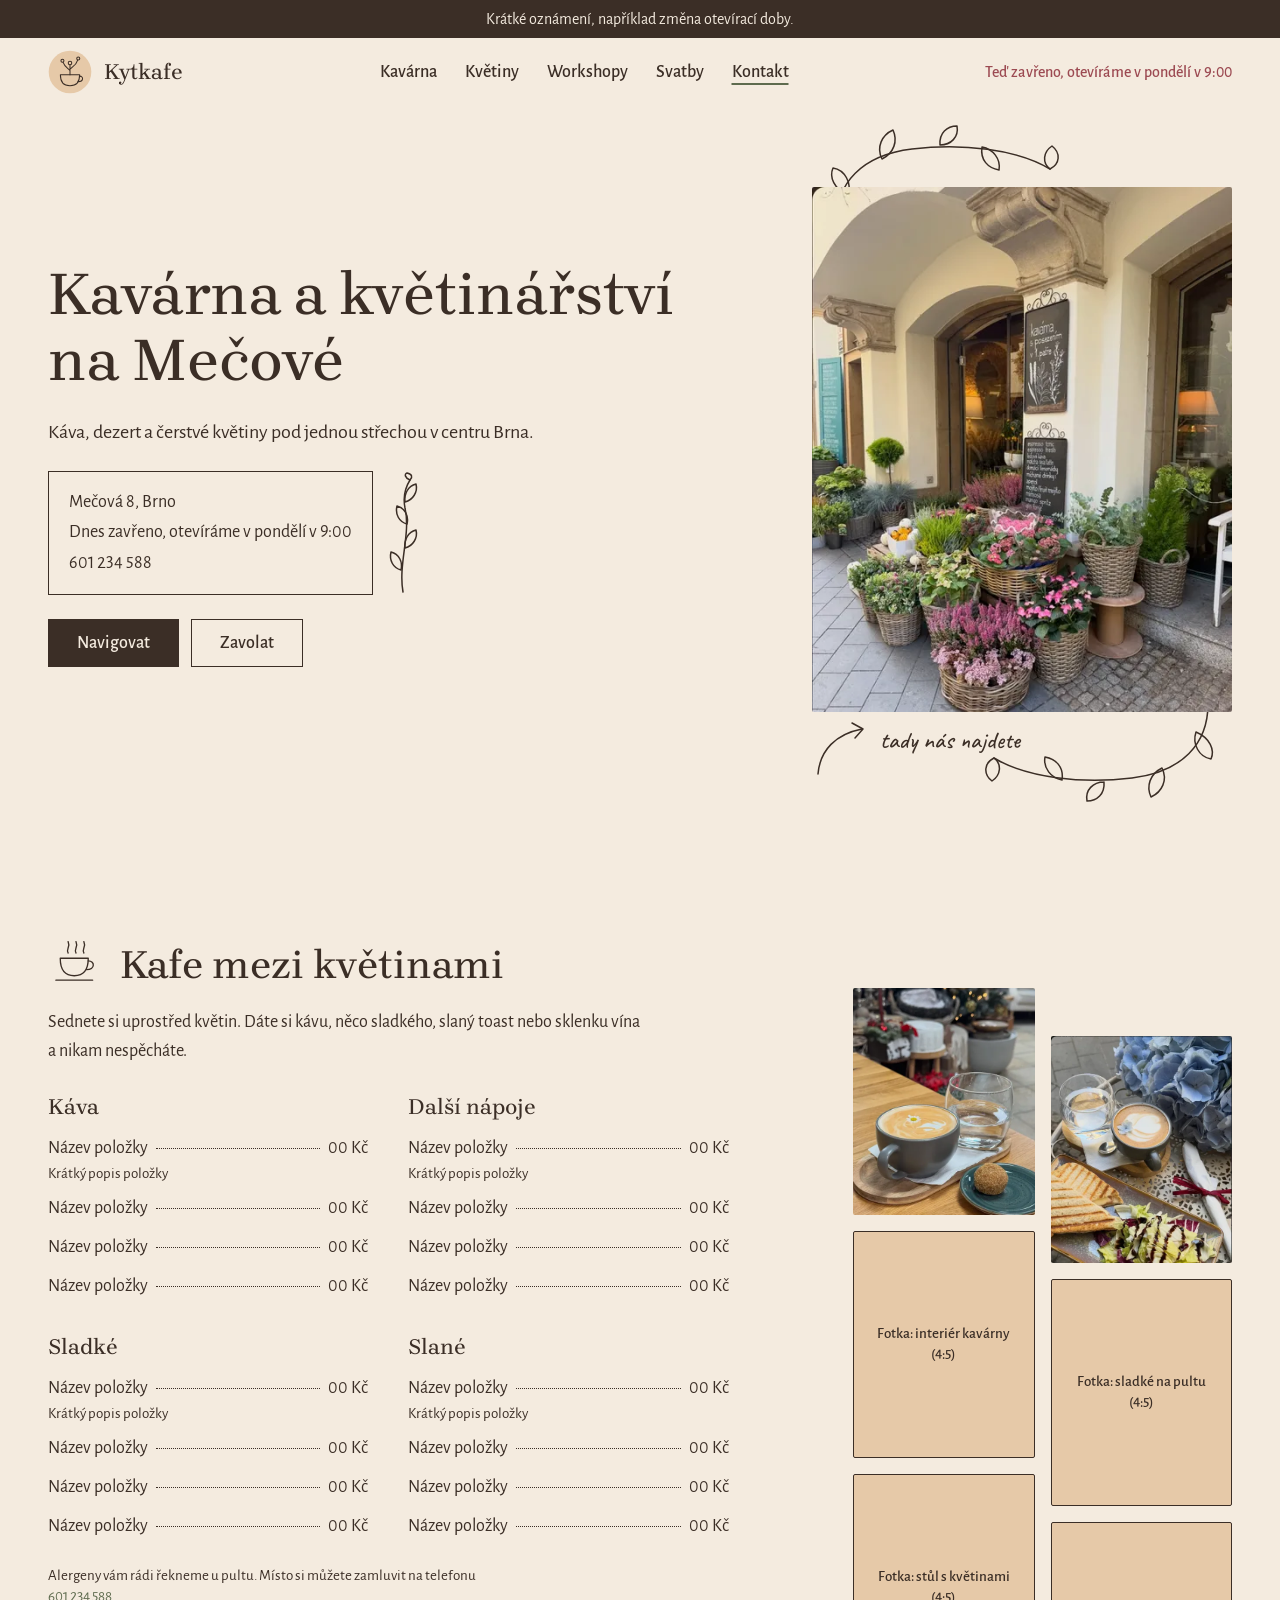
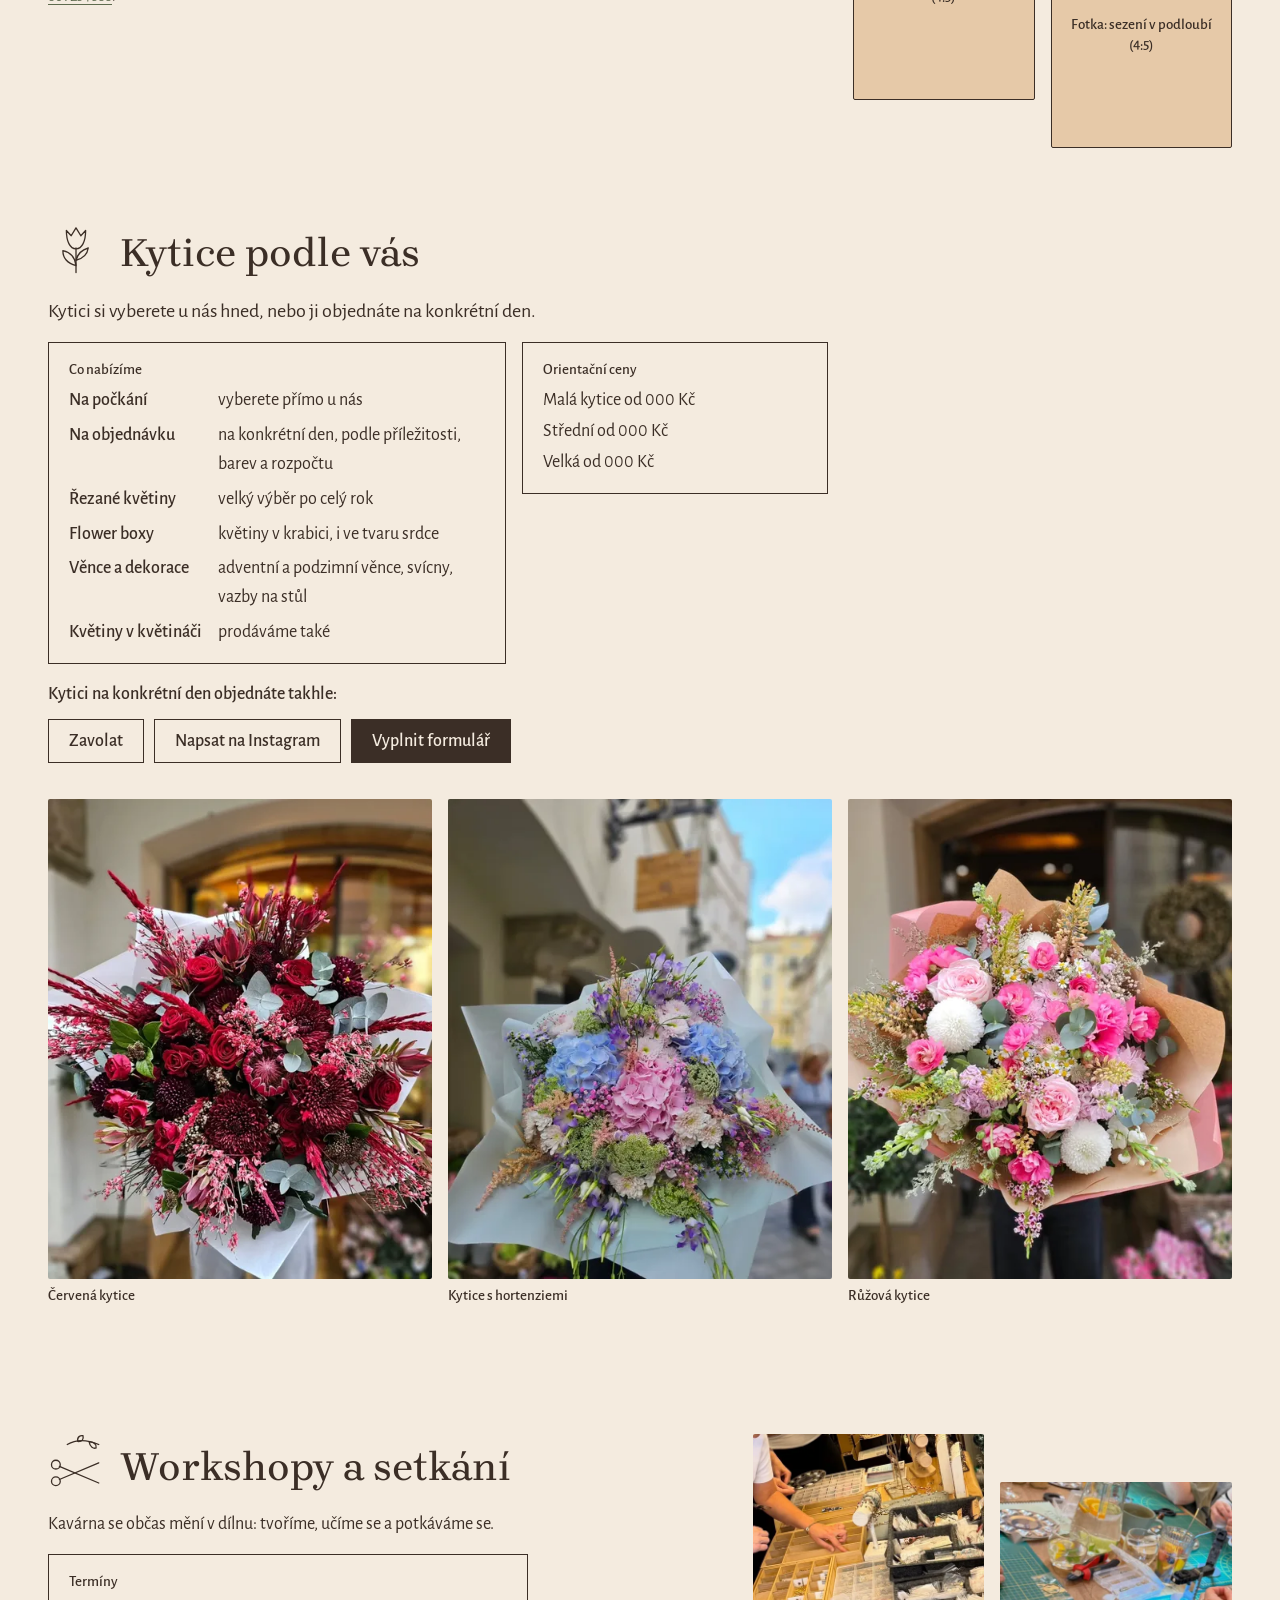
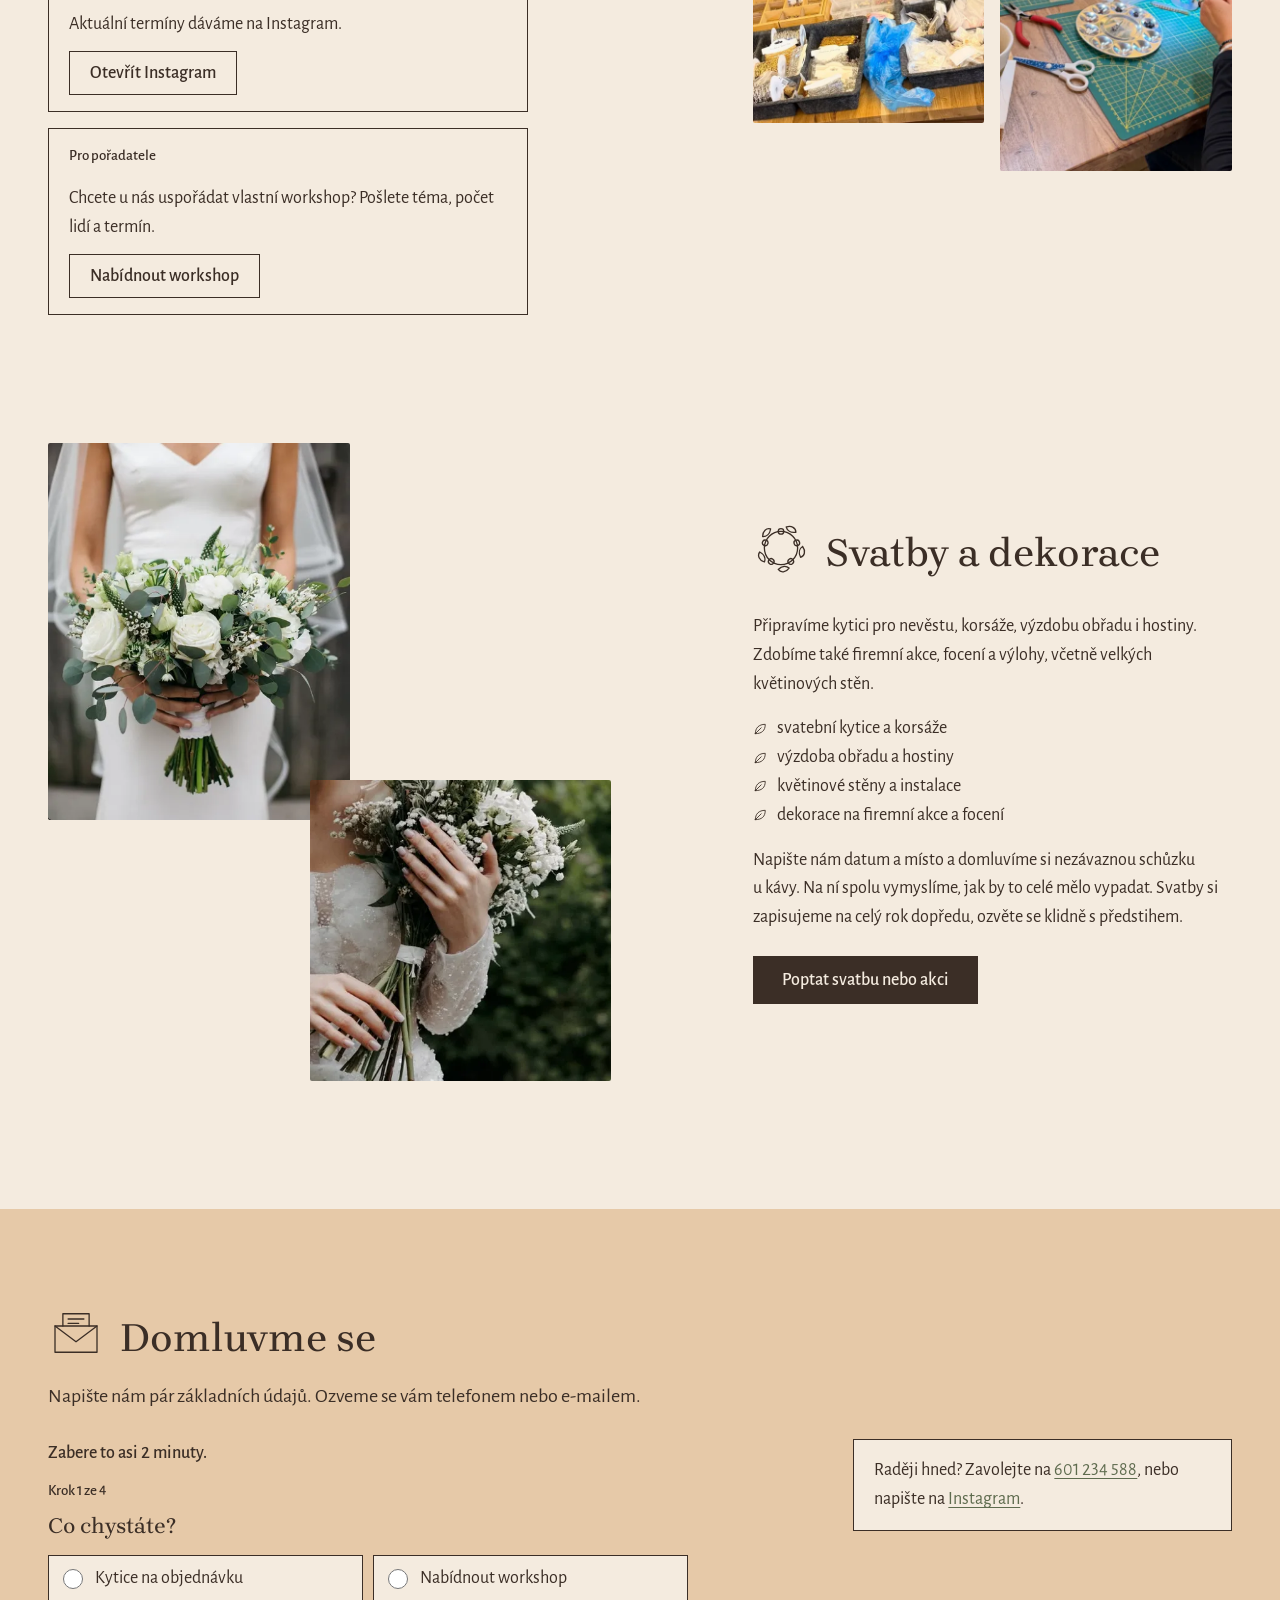
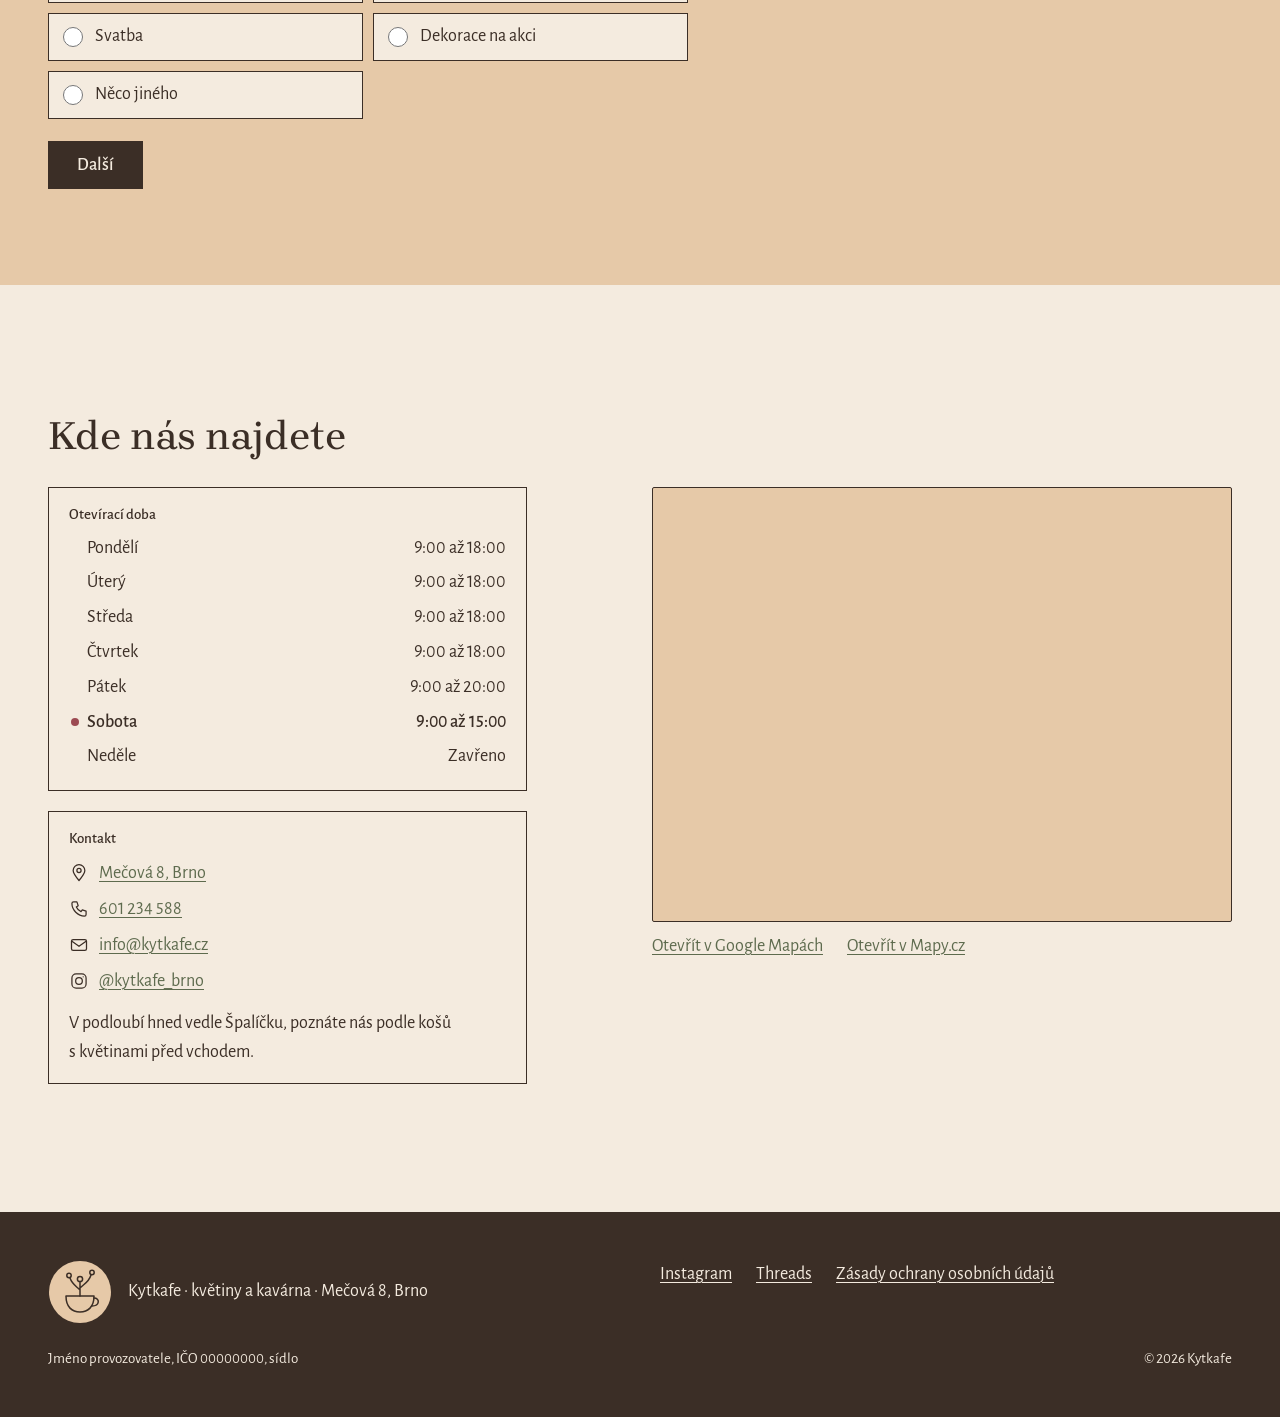
==== commit 3afda4e1: "Větvička vedle štítku v úvodu a výraznější větvičky pod karuselem Co-Authored-By: Claude Fable 5.2 <" ====
--- a/index.html
+++ b/index.html
@@ -69,12 +69,15 @@
       <div class="uvod-text">
         <h1 id="nadpis-uvod">Kavárna a&nbsp;květinářství na Mečové</h1>
         <p class="perex">Káva, dezert a&nbsp;čerstvé květiny pod jednou střechou v&nbsp;centru Brna.</p>
-        <div class="stitek">
-          <ul class="stitek-radky">
-            <li>Mečová 8, Brno</li>
-            <li data-dnes>Dnes 9:00 až 18:00</li>
-            <li>601&nbsp;234&nbsp;588</li>
-          </ul>
+        <div class="uvod-stitek">
+          <div class="stitek">
+            <ul class="stitek-radky">
+              <li>Mečová 8, Brno</li>
+              <li data-dnes>Dnes 9:00 až 18:00</li>
+              <li>601&nbsp;234&nbsp;588</li>
+            </ul>
+          </div>
+          <svg class="kresba uvod-vetvicka" width="40" height="122" aria-hidden="true" focusable="false"><use href="assets/svg/kresby.svg#vetvicka-svisla"/></svg>
         </div>
         <div class="tlacitka">
           <a class="btn btn-hlavni" href="https://www.google.com/maps/dir/?api=1&amp;destination=Me%C4%8Dov%C3%A1%208%2C%20Brno">Navigovat</a>
@@ -124,9 +127,9 @@
         </figure>
       </div>
       <div class="karusel-carky" aria-hidden="true">
-        <svg class="kresba vetvicka vetvicka-leva" width="78" height="30" focusable="false"><use href="assets/svg/kresby.svg#stonek"/></svg>
+        <svg class="kresba vetvicka vetvicka-leva" width="78" height="30" focusable="false"><use href="assets/svg/kresby.svg#vetvicka"/></svg>
         <div class="carky"></div>
-        <svg class="kresba vetvicka" width="78" height="30" focusable="false"><use href="assets/svg/kresby.svg#stonek"/></svg>
+        <svg class="kresba vetvicka" width="78" height="30" focusable="false"><use href="assets/svg/kresby.svg#vetvicka"/></svg>
       </div>
       <div class="kavarna-menu">
         <div class="menu-kategorie">
@@ -259,9 +262,9 @@
         </figure>
       </div>
       <div class="karusel-carky" aria-hidden="true">
-        <svg class="kresba vetvicka vetvicka-leva" width="78" height="30" focusable="false"><use href="assets/svg/kresby.svg#stonek"/></svg>
+        <svg class="kresba vetvicka vetvicka-leva" width="78" height="30" focusable="false"><use href="assets/svg/kresby.svg#vetvicka"/></svg>
         <div class="carky"></div>
-        <svg class="kresba vetvicka" width="78" height="30" focusable="false"><use href="assets/svg/kresby.svg#stonek"/></svg>
+        <svg class="kresba vetvicka" width="78" height="30" focusable="false"><use href="assets/svg/kresby.svg#vetvicka"/></svg>
       </div>
     </div>
   </section>
--- a/assets/css/style.css
+++ b/assets/css/style.css
@@ -205,7 +205,11 @@
 /* ---------- Úvod ---------- */
 .uvod { padding-top: clamp(32px, 6vw, 72px); }
 .uvod-text { display: flex; flex-direction: column; gap: 24px; }
-.uvod-text .stitek { align-self: flex-start; min-width: min(100%, 300px); }
+/* Štítek s adresou a vpravo vedle něj svislá větvička. Na nejužších displejích se větvička nevejde. */
+.uvod-stitek { display: flex; align-items: center; gap: 12px; }
+.uvod-text .stitek { flex: 0 1 auto; min-width: min(100%, 300px); }
+.uvod-vetvicka { display: none; flex: none; width: 40px; height: 122px; }
+@media (min-width: 384px) { .uvod-vetvicka { display: block; } }
 .uvod-foto { position: relative; margin-top: 32px; }
 .uvod-foto .stonek { display: none; }
 .uvod-foto .foto { position: relative; z-index: 1; }
@@ -251,7 +255,7 @@
 .carky button { width: 18px; height: 24px; padding: 0; border: 0; background: transparent; cursor: pointer; }
 .carky button::before { content: ""; display: block; height: 3px; border-radius: 2px; background: var(--sand); }
 .carky button[aria-current="true"]::before { background: var(--ink); }
-.vetvicka { width: clamp(48px, 15vw, 78px); height: auto; aspect-ratio: 26 / 10; flex: none; }
+.vetvicka { width: clamp(52px, 15vw, 78px); height: auto; aspect-ratio: 78 / 30; flex: none; }
 .vetvicka-leva { transform: scaleX(-1); }
 .kavarna-fotky { margin-top: 28px; }
 .kavarna-fotky + .karusel-carky { margin-bottom: 28px; }
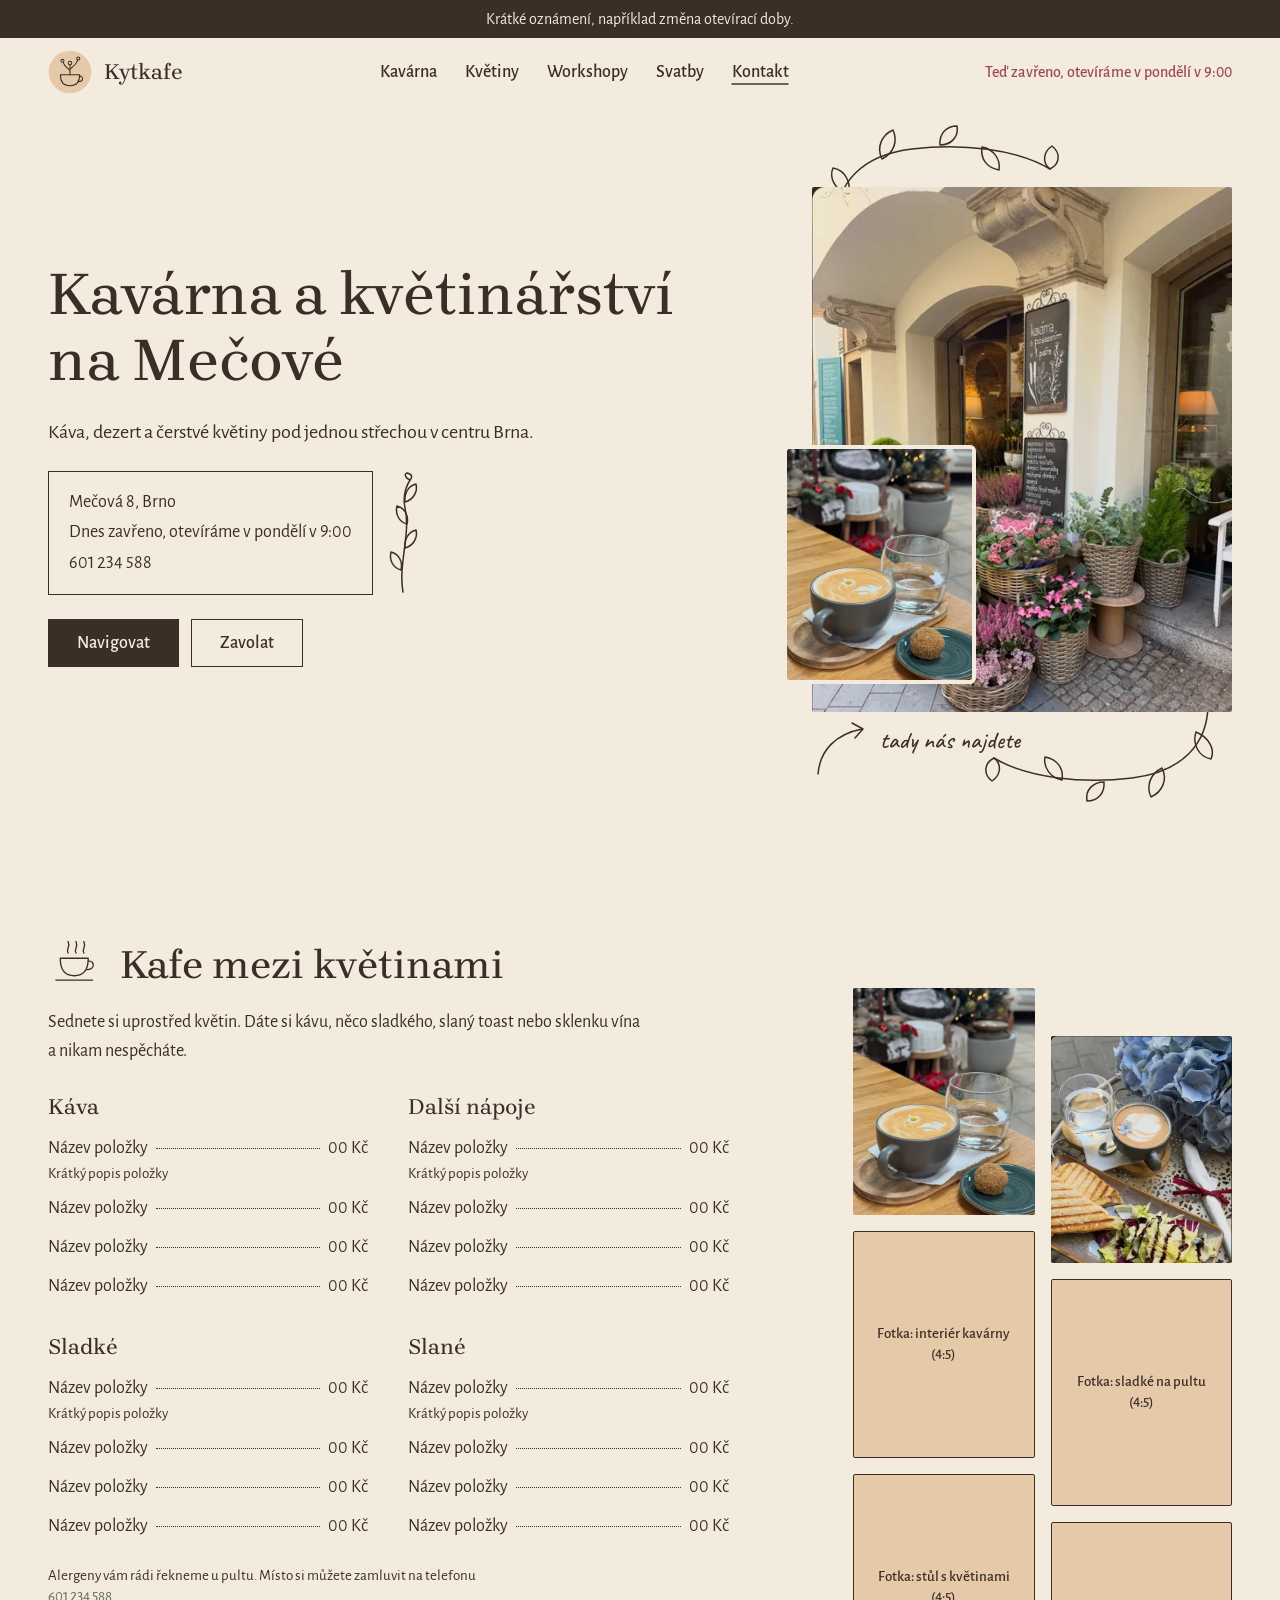
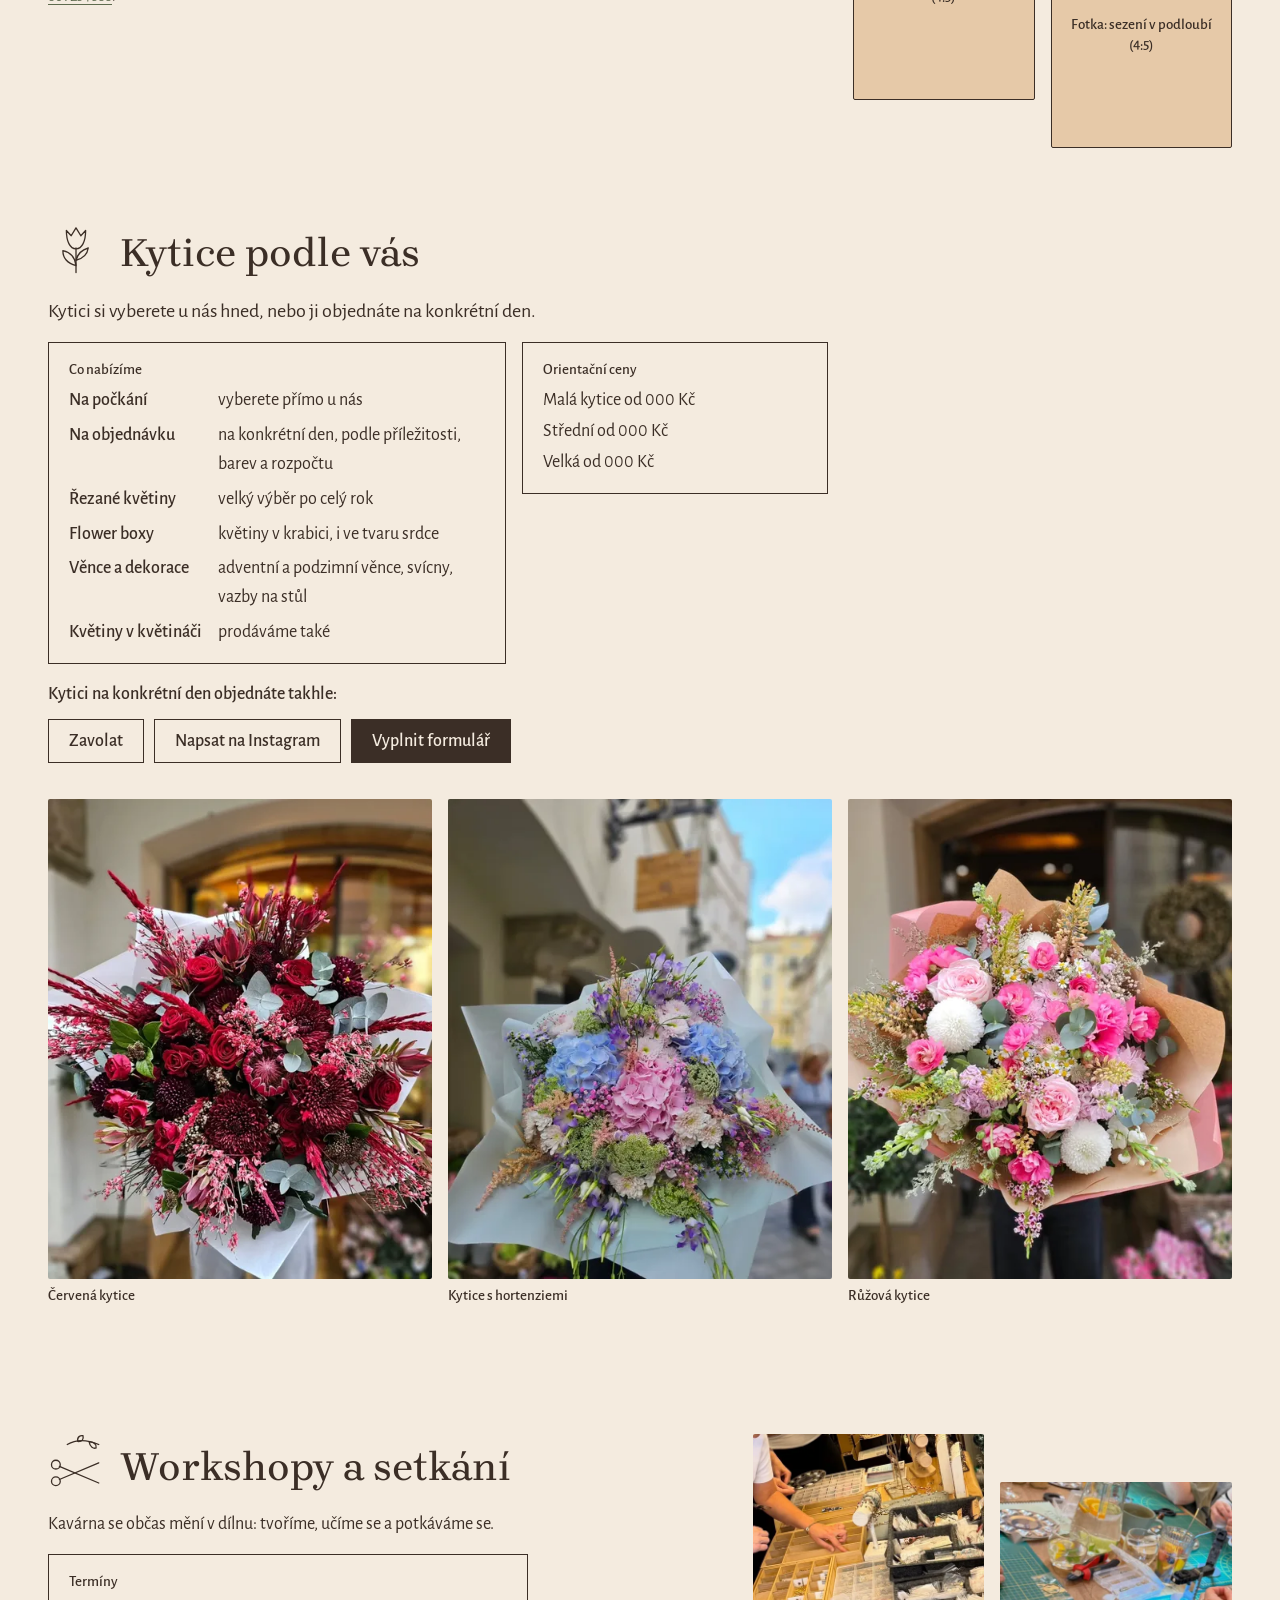
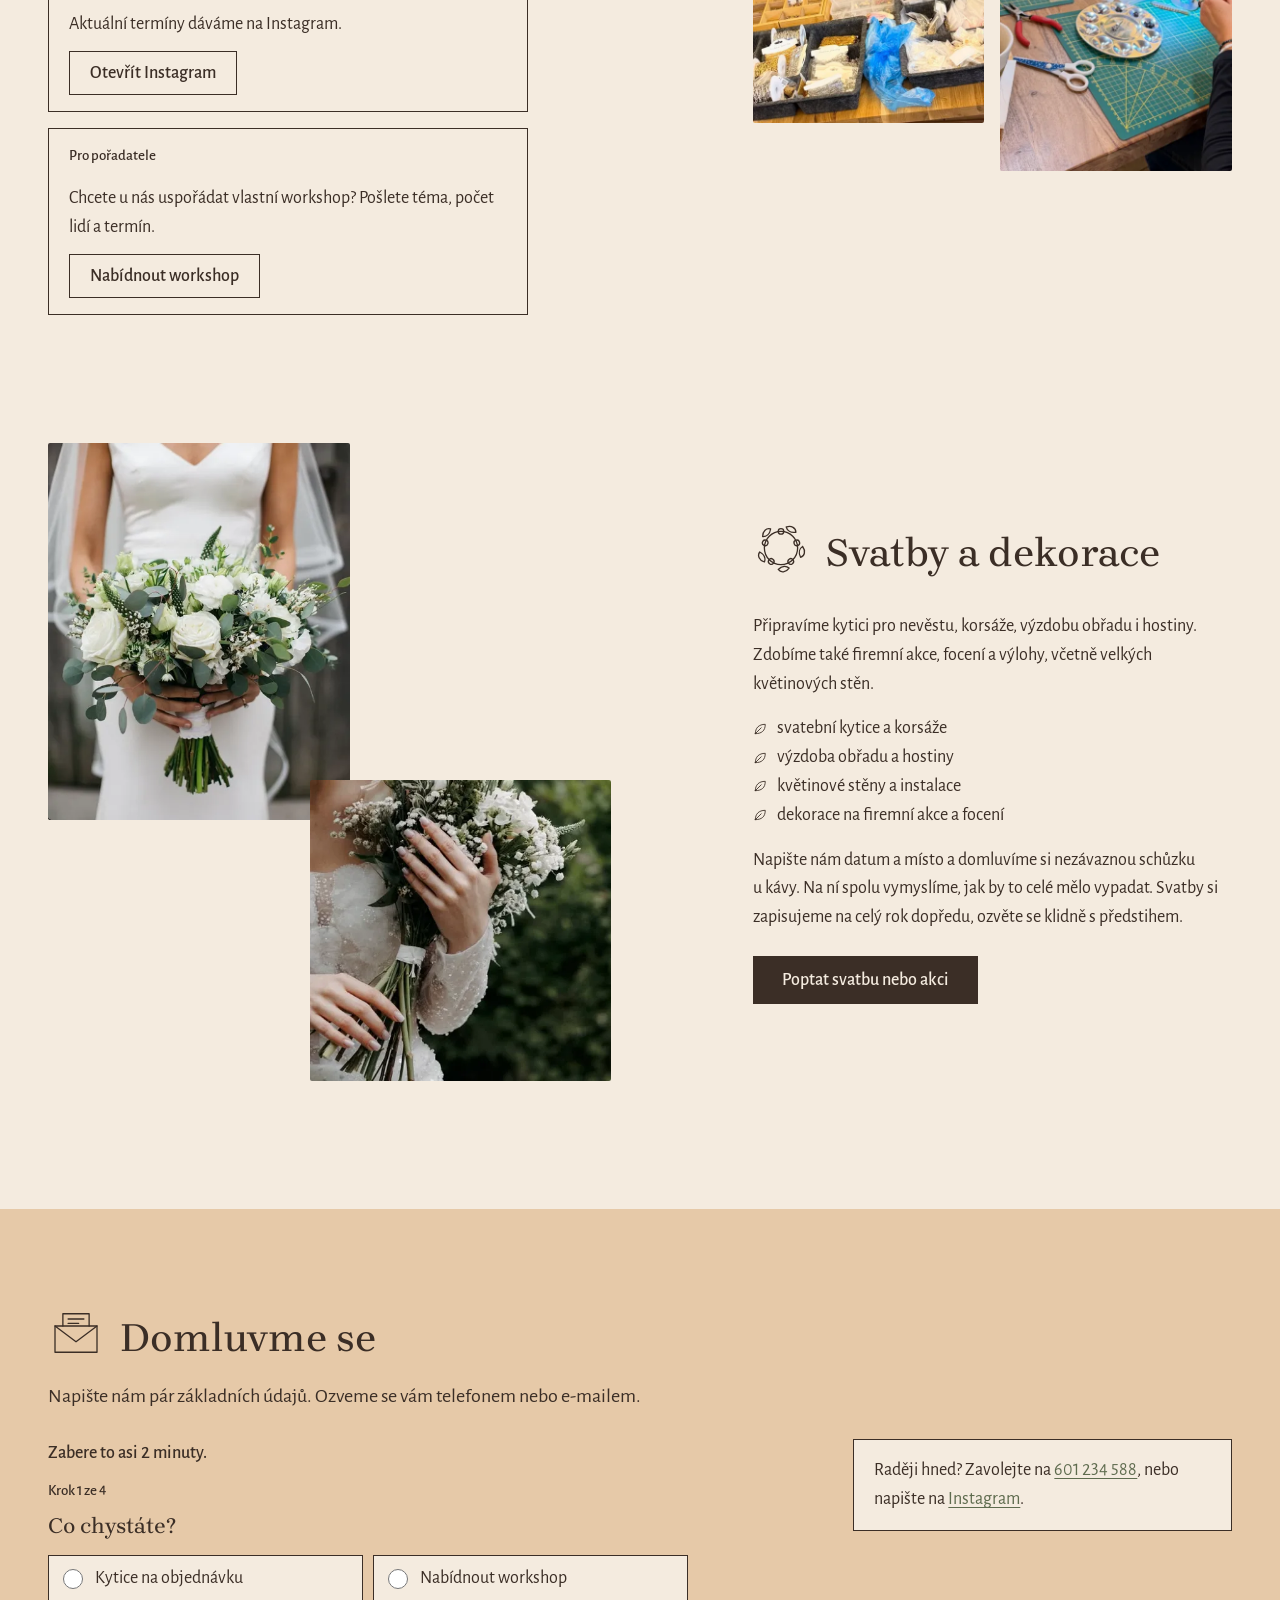
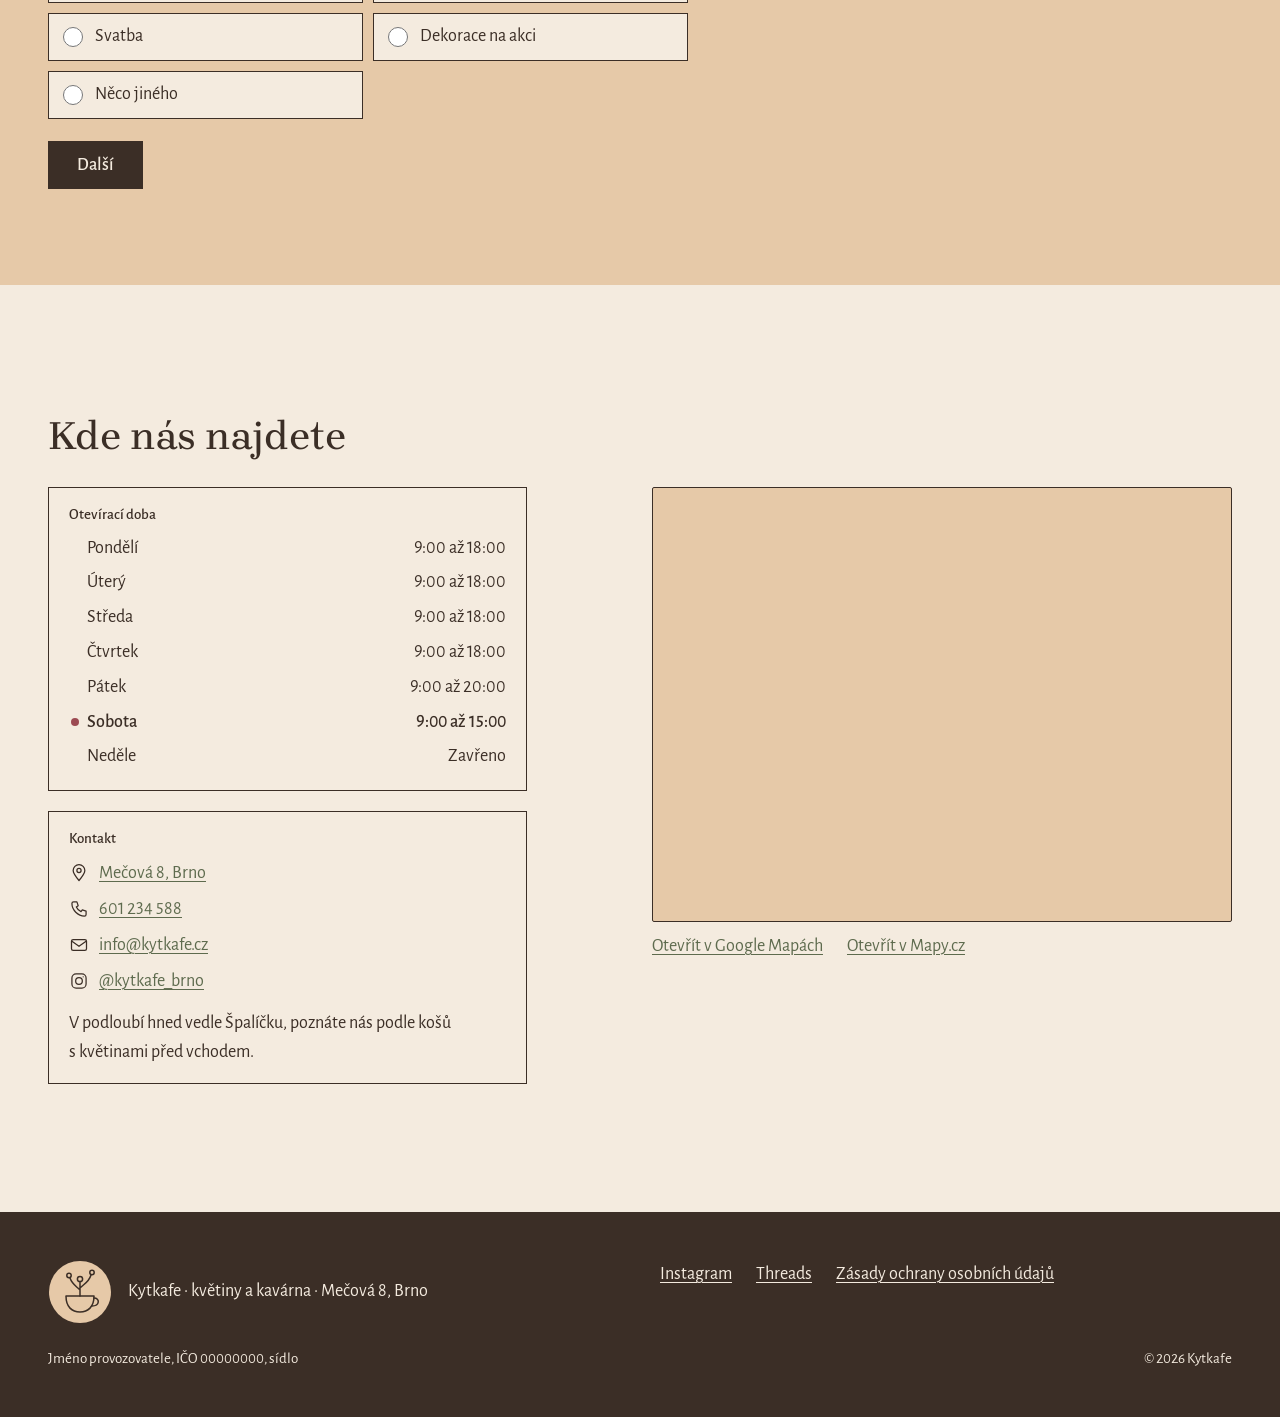
==== commit 09cd202c: "Úvod: dvě překrývající se fotky, na mobilu vidět bez posouvání Co-Authored-By: Claude Fable 5.2 <nor" ====
--- a/index.html
+++ b/index.html
@@ -86,8 +86,11 @@
       </div>
       <div class="uvod-foto">
         <svg class="kresba stonek stonek-horni" aria-hidden="true" focusable="false" width="260" height="100"><use href="assets/svg/kresby.svg#stonek"/></svg>
-        <figure class="foto">
-          <img src="assets/img/uvod-vyloha-960.webp" srcset="assets/img/uvod-vyloha-480.webp 480w, assets/img/uvod-vyloha-960.webp 960w" sizes="(min-width: 720px) 420px, 100vw" width="960" height="1200" alt="Výloha Kytkafe v podloubí na Mečové: proutěné koše s květinami před vchodem a křídové tabule" fetchpriority="high">
+        <figure class="foto uvod-foto-velka">
+          <img src="assets/img/uvod-vyloha-960.webp" srcset="assets/img/uvod-vyloha-480.webp 480w, assets/img/uvod-vyloha-960.webp 960w" sizes="(min-width: 720px) 420px, 45vw" width="960" height="1200" alt="Výloha Kytkafe v podloubí na Mečové: proutěné koše s květinami před vchodem a křídové tabule" fetchpriority="high">
+        </figure>
+        <figure class="foto uvod-foto-mala">
+          <img src="assets/img/kavarna-1-480.webp" srcset="assets/img/kavarna-1-480.webp 480w, assets/img/kavarna-1-960.webp 960w" sizes="(min-width: 720px) 190px, 45vw" width="960" height="1200" alt="Latte s kopretinou v pěně, sklenice vody a zákusek na dřevěném tácku">
         </figure>
         <div class="uvod-poznamka">
           <svg class="kresba sipka" width="60" height="60" aria-hidden="true" focusable="false"><use href="assets/svg/kresby.svg#sipka"/></svg>
--- a/assets/css/style.css
+++ b/assets/css/style.css
@@ -175,6 +175,7 @@
   .nav-rychle { display: none; }
 }
 @media (min-width: 1080px) {
+  .uvod-foto .uvod-foto-mala { left: -18%; }
   .hlavicka-vnitrek { grid-template-columns: auto 1fr auto; padding-block: 12px; }
   .stav { grid-column: 3; grid-row: 1; }
   .js .nav:not(.je-otevrena), .nav { grid-column: 2; grid-row: 1; padding: 0; justify-self: center; }
@@ -204,26 +205,40 @@
 
 /* ---------- Úvod ---------- */
 .uvod { padding-top: clamp(32px, 6vw, 72px); }
-.uvod-text { display: flex; flex-direction: column; gap: 24px; }
+/* Na mobilu jsou prvky úvodu pod sebou v tomto pořadí: nadpis, věta, dvě malé fotky, štítek, tlačítka.
+   Fotky jsou v HTML až za textem, proto se obal textu rozpustí (display: contents) a pořadí určí order. */
+.uvod-mrizka { display: flex; flex-direction: column; gap: 24px; }
+.uvod-text { display: contents; }
+.uvod-text > h1 { order: 1; }
+.uvod-text > .perex { order: 2; }
+.uvod-foto { order: 3; }
+.uvod-text > .uvod-stitek { order: 4; }
+.uvod-text > .tlacitka { order: 5; }
 /* Štítek s adresou a vpravo vedle něj svislá větvička. Na nejužších displejích se větvička nevejde. */
 .uvod-stitek { display: flex; align-items: center; gap: 12px; }
 .uvod-text .stitek { flex: 0 1 auto; min-width: min(100%, 300px); }
 .uvod-vetvicka { display: none; flex: none; width: 40px; height: 122px; }
 @media (min-width: 384px) { .uvod-vetvicka { display: block; } }
-.uvod-foto { position: relative; margin-top: 32px; }
+/* Dvě malé fotky vedle sebe, druhá je níž a překrývá roh první. */
+.uvod-foto { position: relative; display: flex; align-items: flex-start; padding-bottom: 4px; }
 .uvod-foto .stonek { display: none; }
-.uvod-foto .foto { position: relative; z-index: 1; }
+.uvod-foto .foto { position: relative; z-index: 1; flex: none; width: min(45%, 170px); }
+.uvod-foto .uvod-foto-mala { z-index: 2; margin: 28px 0 0 -22px; outline: 4px solid var(--paper); border-radius: 2px; }
 .poznamka { font-family: var(--font-hand); font-weight: 500; font-size: 1.5rem; line-height: 1.2; color: var(--ink); }
-.uvod-poznamka { display: flex; align-items: flex-start; gap: 8px; margin-top: 12px; }
+.uvod-poznamka { display: none; align-items: flex-start; gap: 8px; margin-top: 12px; }
 .uvod-poznamka .sipka { width: 60px; height: 60px; margin-top: -6px; }
 
 @media (min-width: 720px) {
   /* Fotka je užší než text a text je svisle na středu fotky, aby pod ním nezbylo prázdné místo.
      Stonky leží v pruhu nad a pod fotkou. */
   .uvod-mrizka { display: grid; grid-template-columns: repeat(12, 1fr); gap: 24px; align-items: center; }
-  .uvod-text { grid-column: 1 / 8; }
+  .uvod-text { display: flex; flex-direction: column; gap: 24px; grid-column: 1 / 8; }
   .uvod { padding-top: 16px; }
-  .uvod-foto { grid-column: 8 / 13; justify-self: end; width: 100%; max-width: 420px; margin-top: 0; padding-block: 64px 92px; }
+  /* Velká fotka výlohy, přes její levý dolní roh přesahuje malá fotka kávy. */
+  .uvod-foto { display: block; grid-column: 8 / 13; justify-self: end; width: 100%; max-width: 420px; margin-top: 0; padding-block: 64px 92px; }
+  .uvod-foto .foto { width: auto; }
+  .uvod-foto .uvod-foto-mala { position: absolute; left: -6%; bottom: 124px; width: 44%; margin: 0; }
+  .uvod-poznamka { display: flex; }
   .uvod-foto .stonek { display: block; position: absolute; z-index: 0; width: 260px; height: 100px; }
   .stonek-horni { left: 0; top: 0; }
   .stonek-dolni { right: 0; bottom: 0; }
